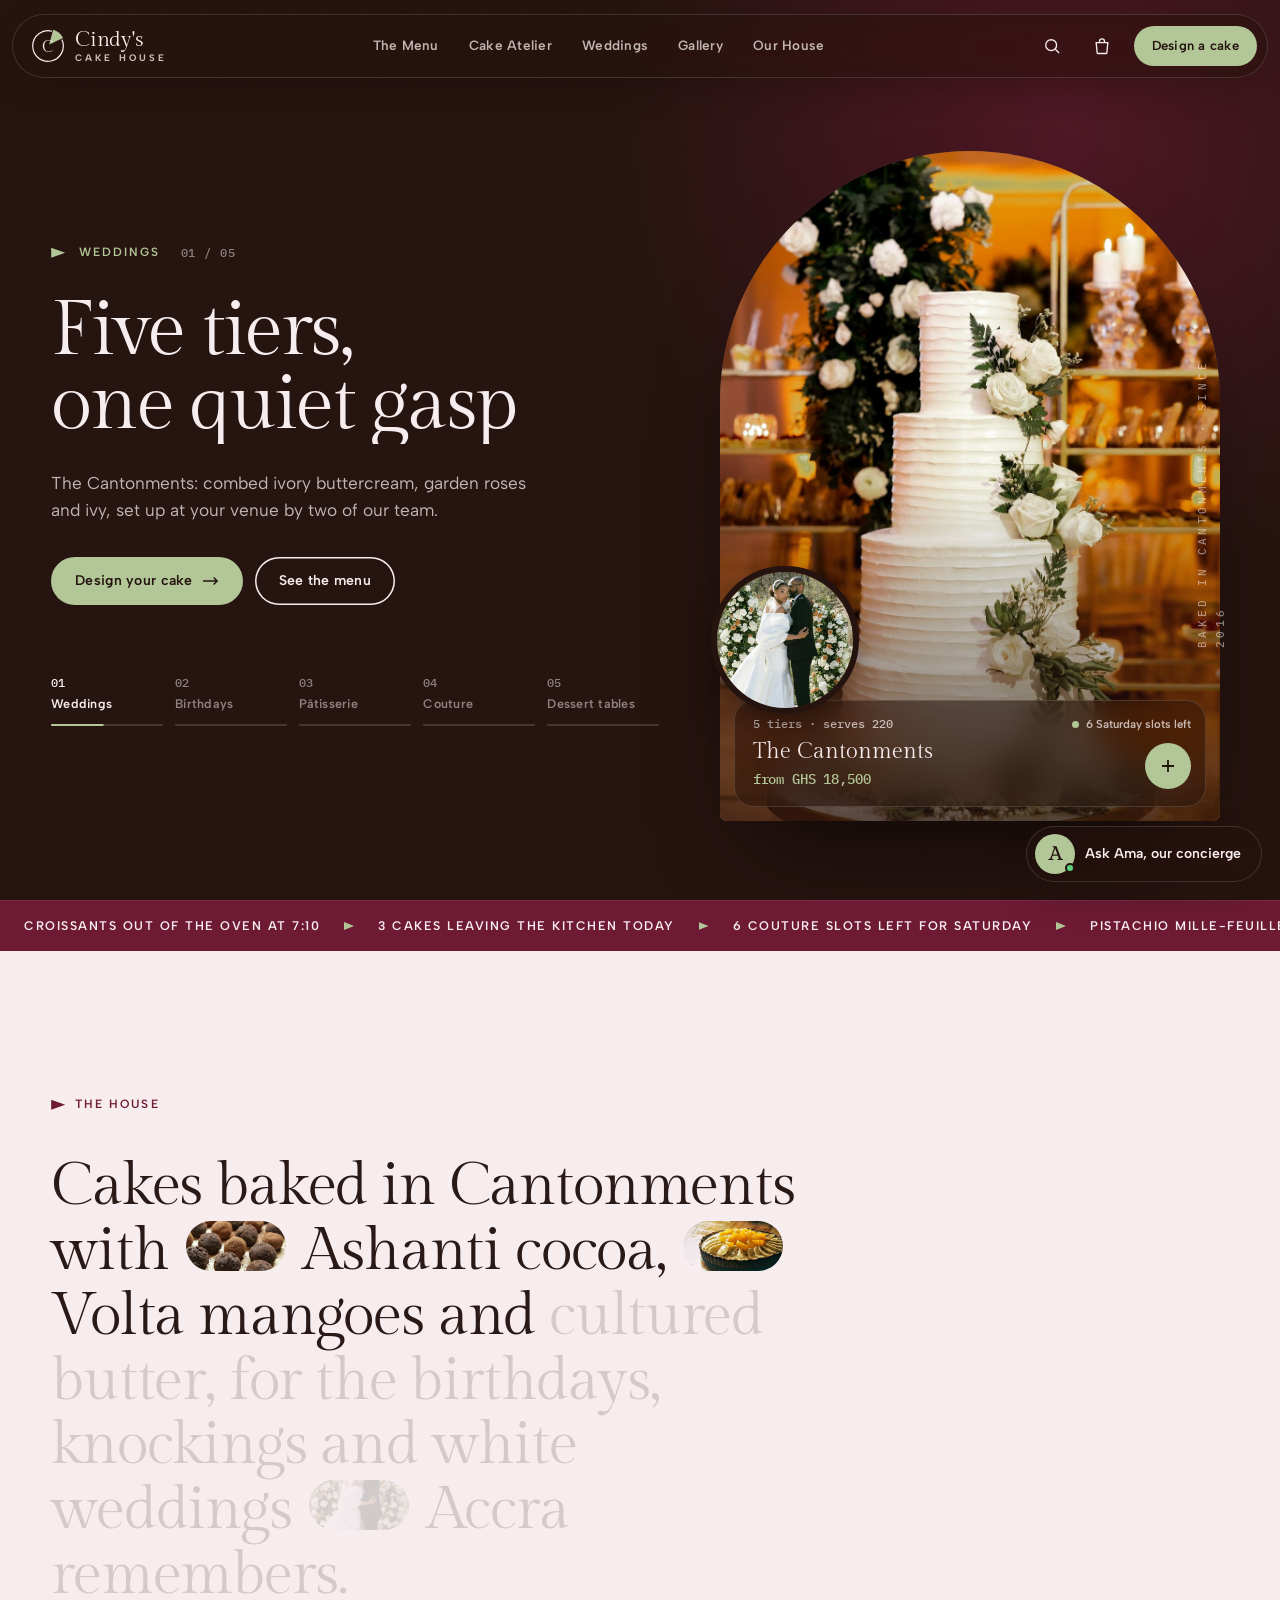
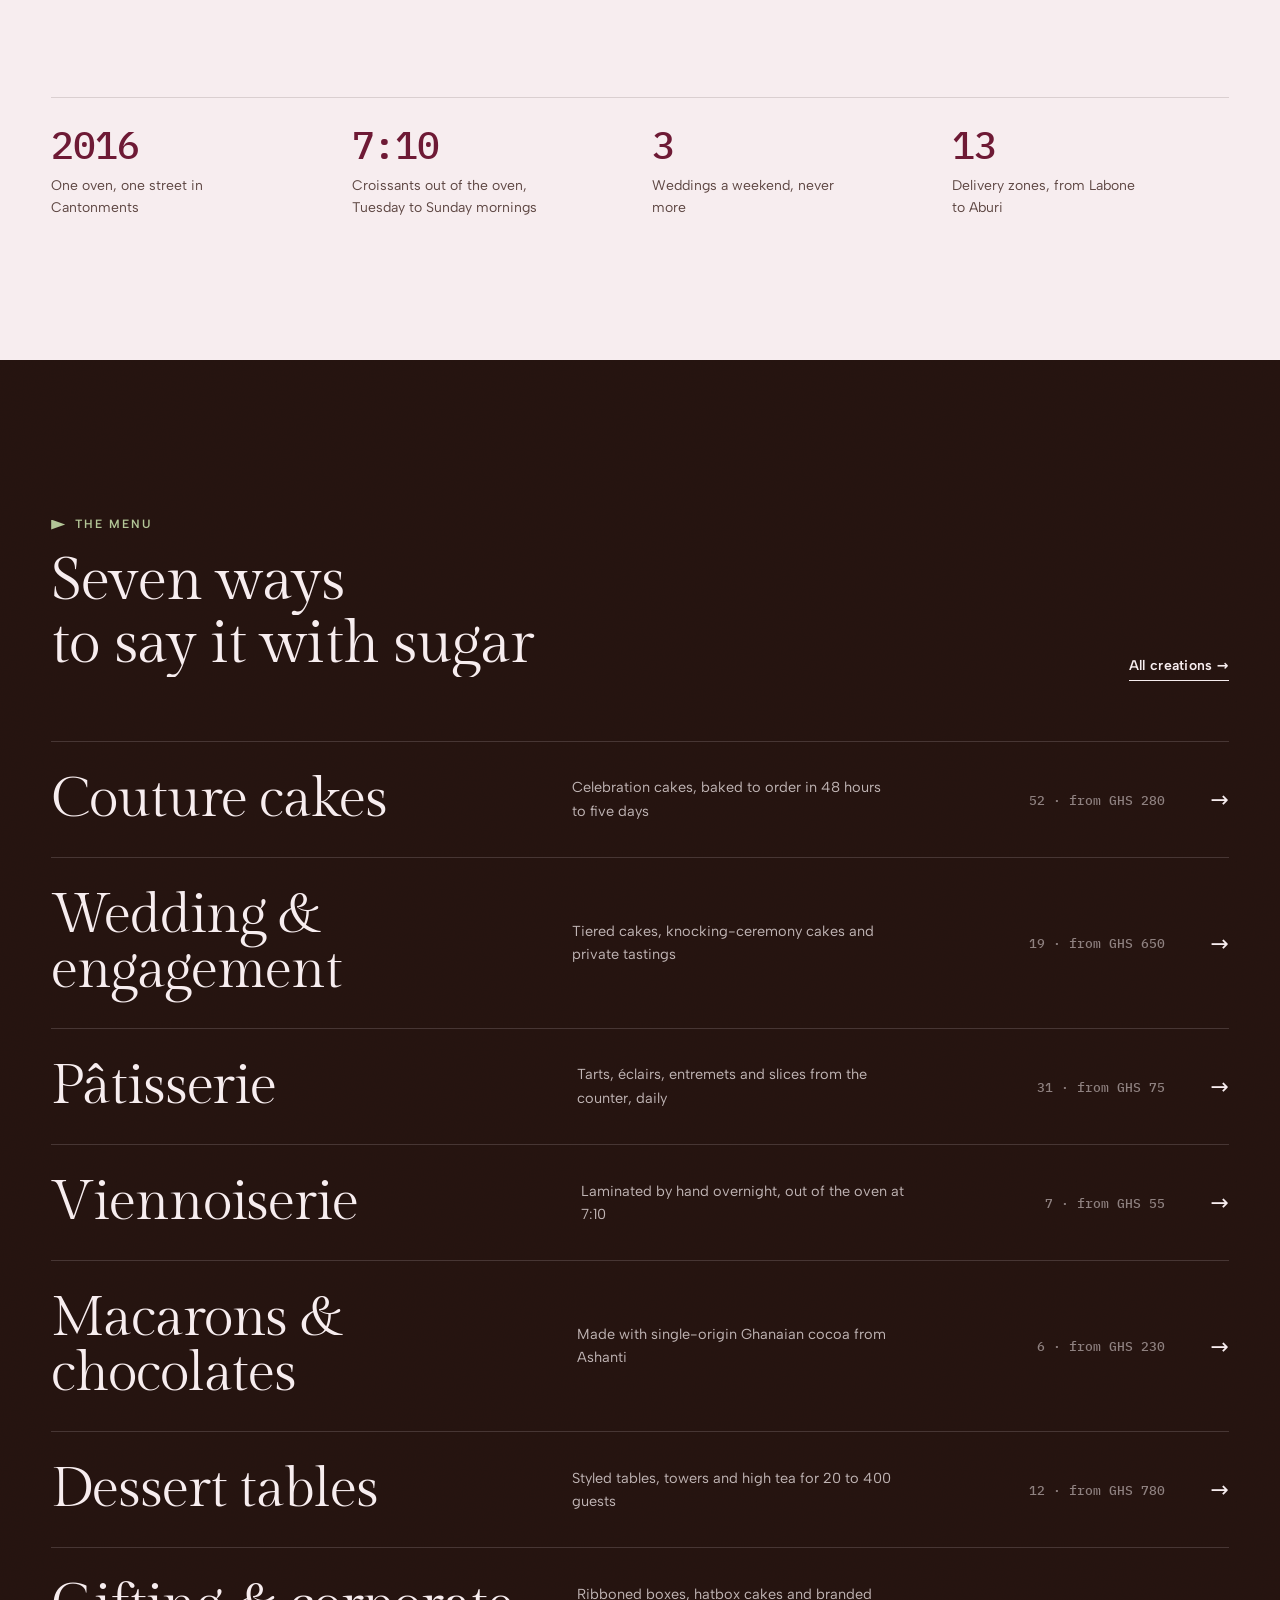
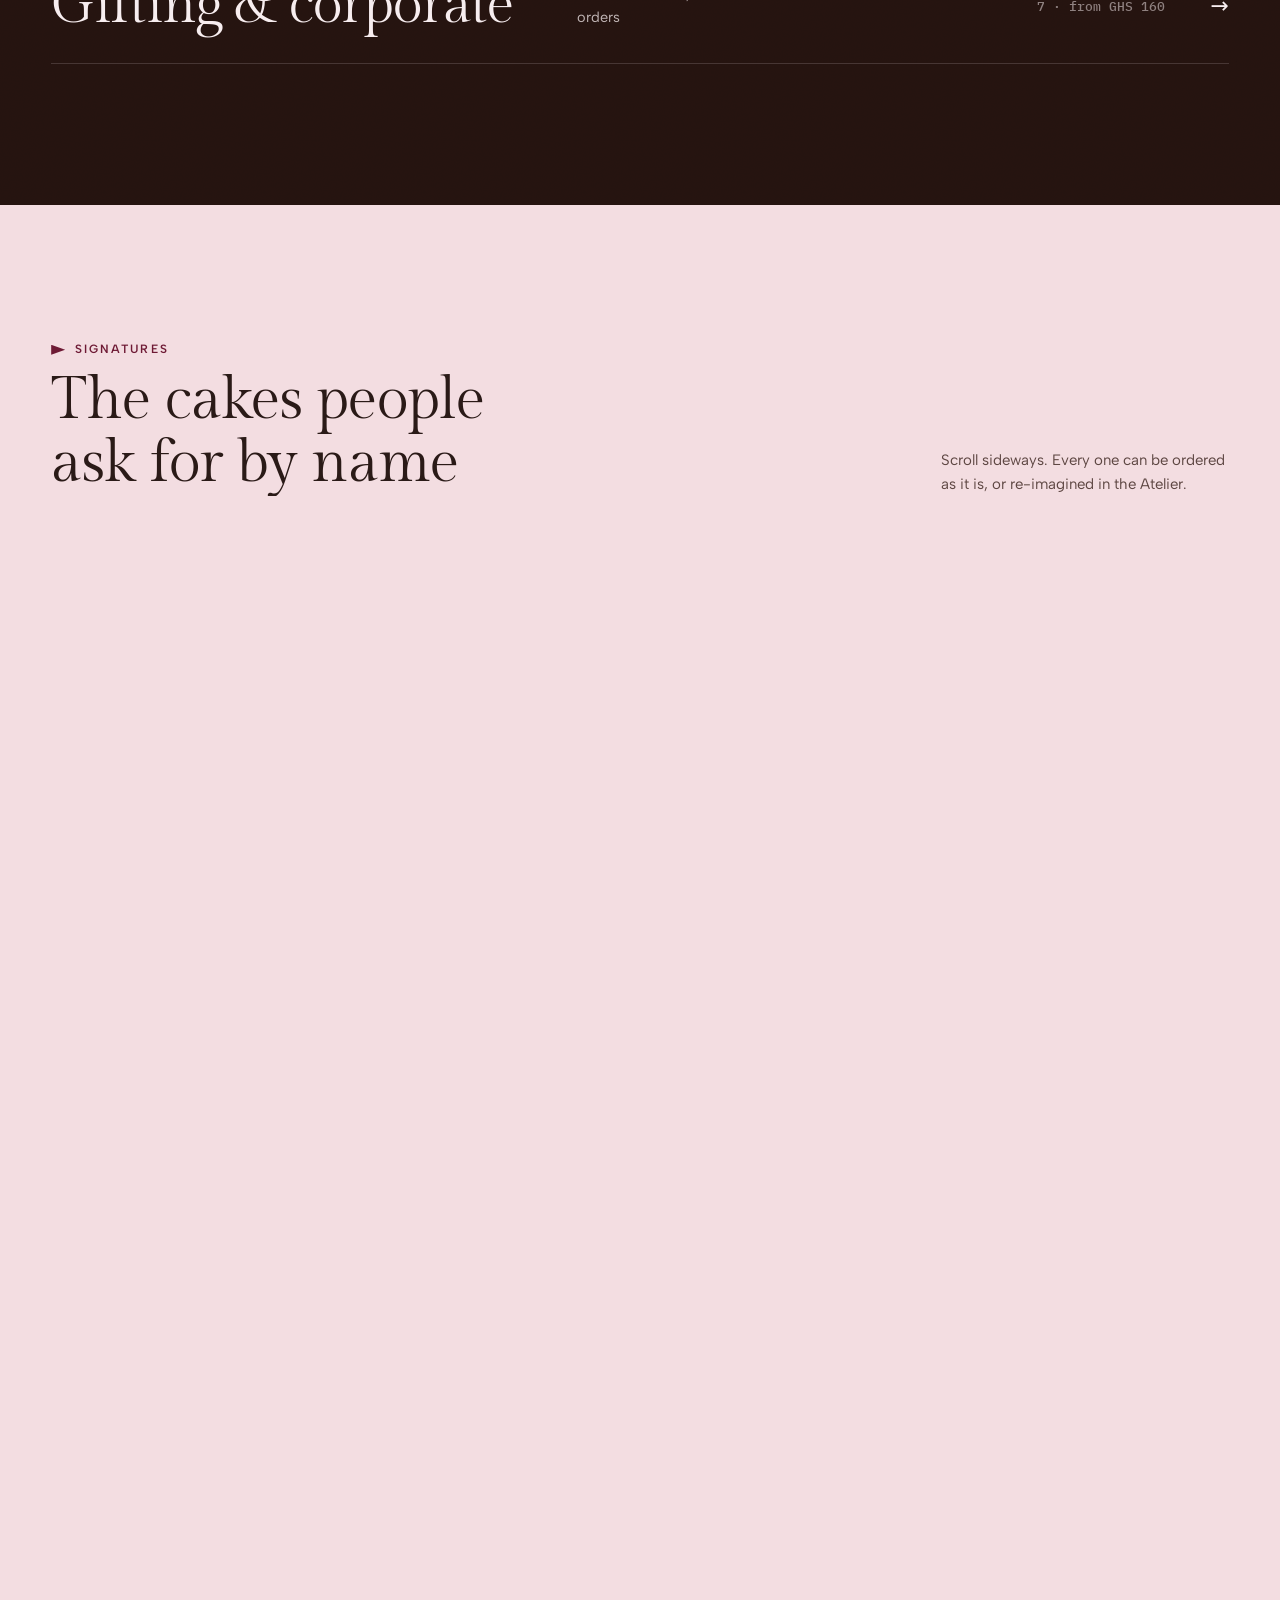
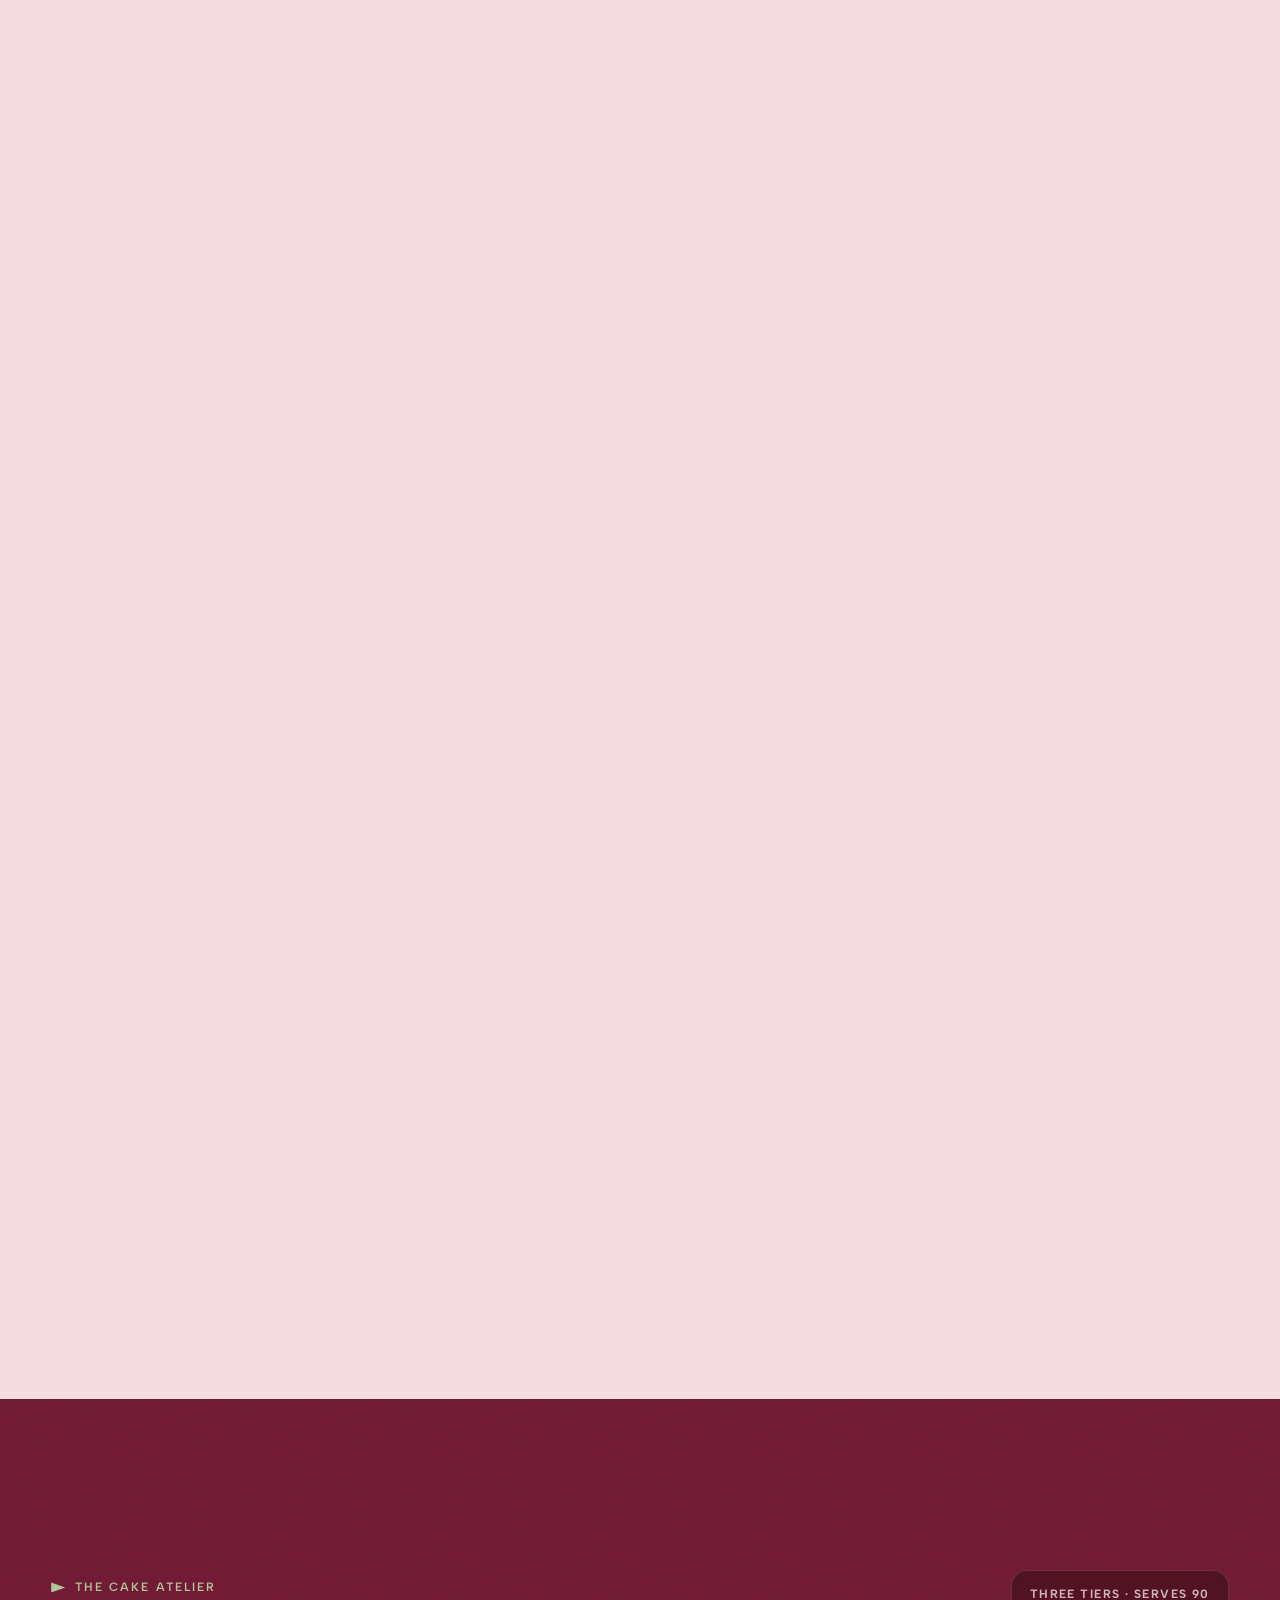
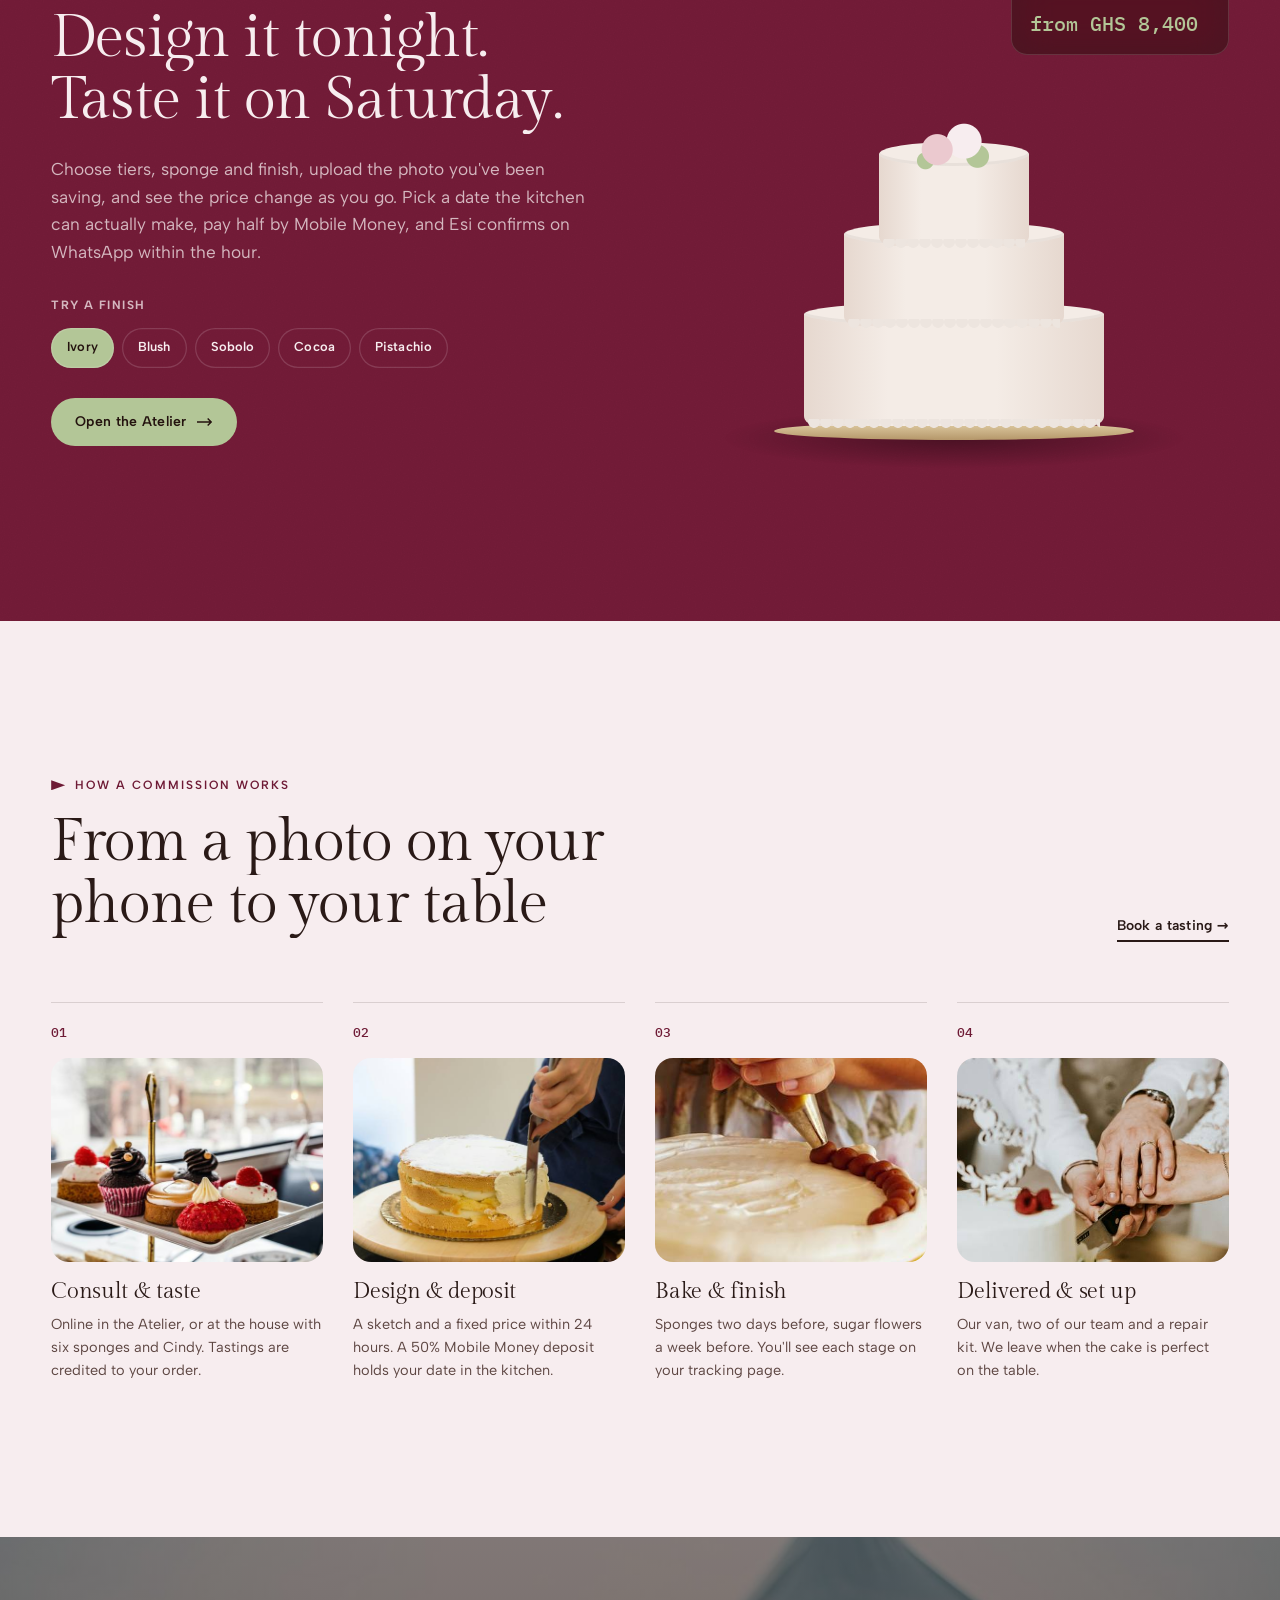
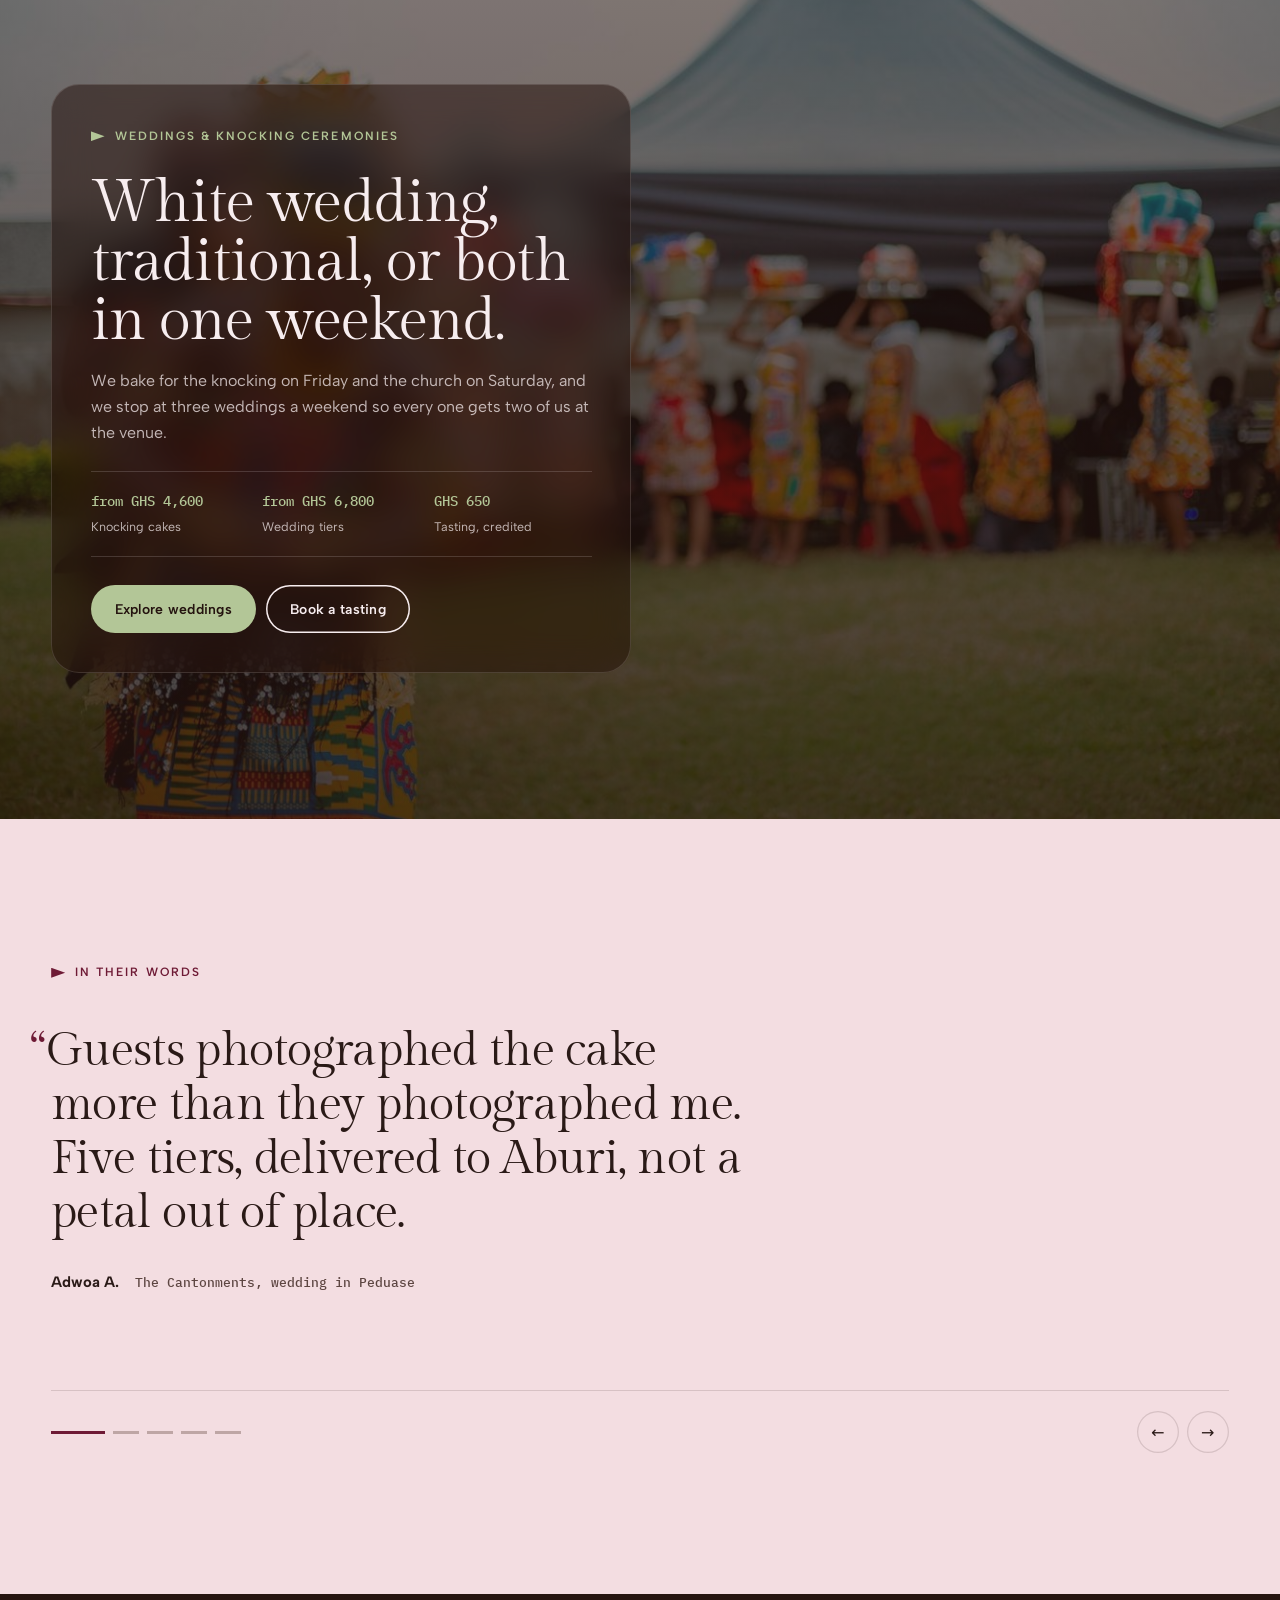
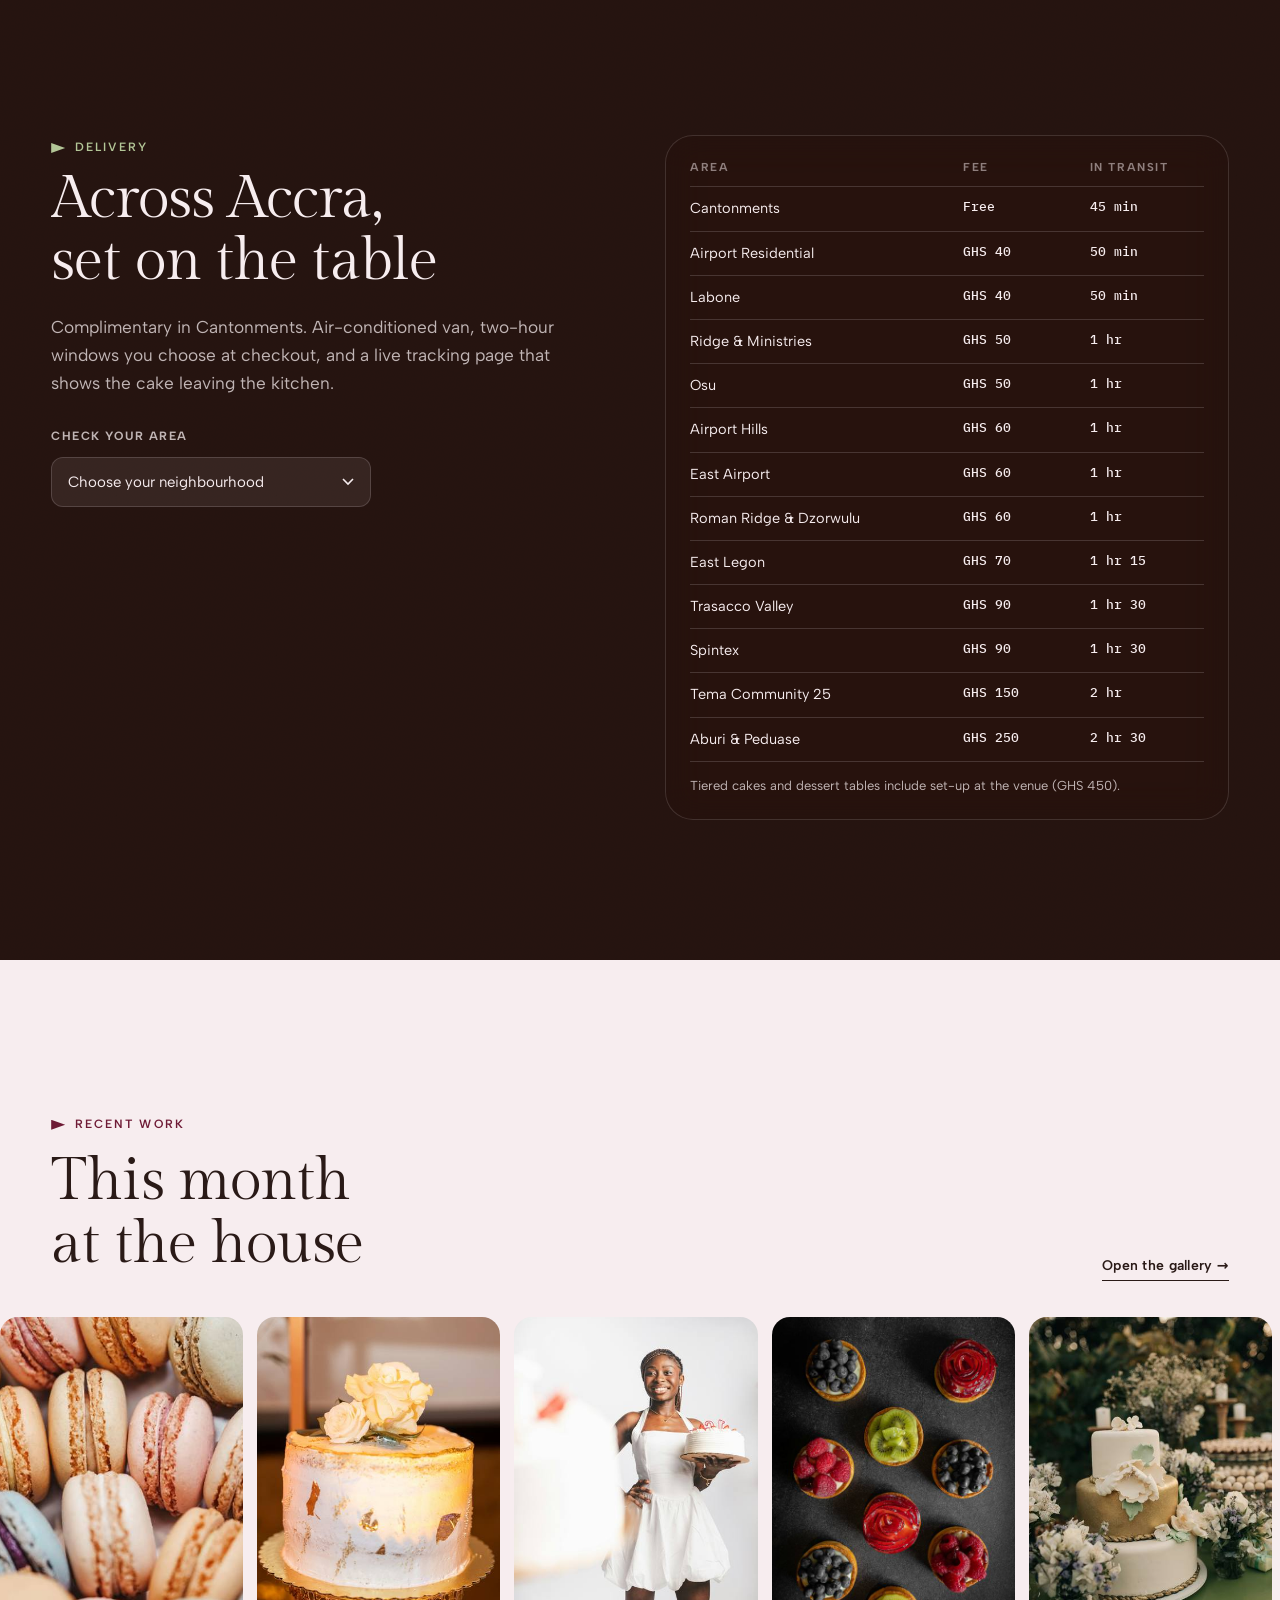
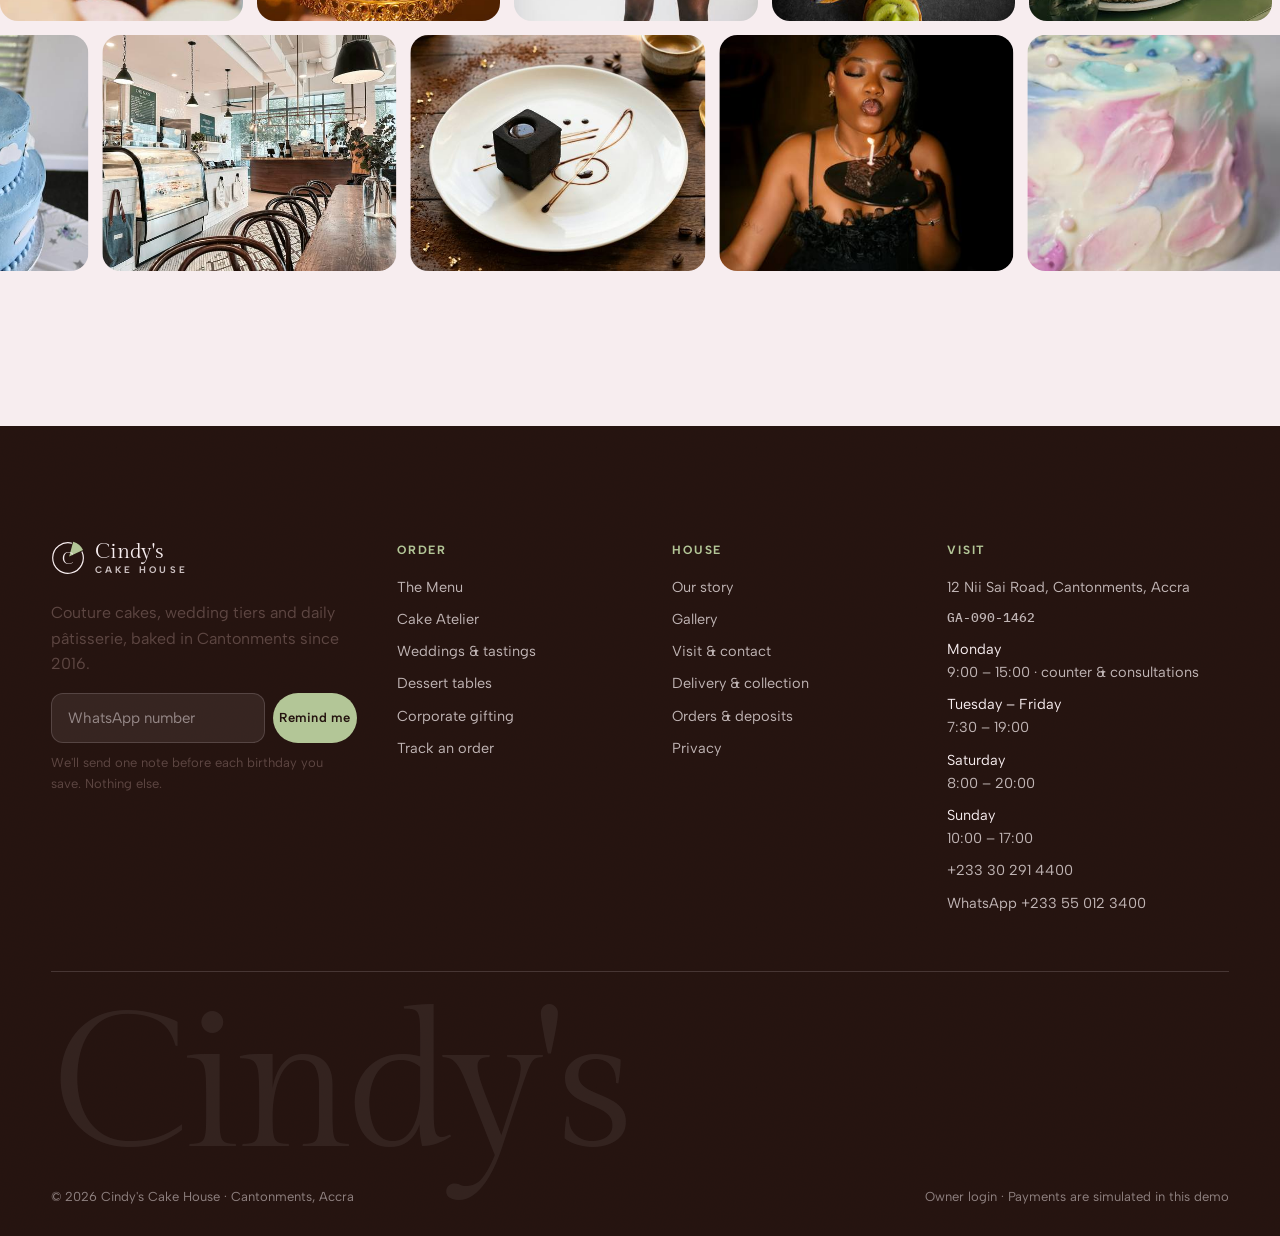
==== index.html @ 2a6e4a59 "Cindy's Cake House: luxury bakery website and studio system (pitch sample) Static site for a fiction" ====
<!doctype html>
<html lang="en-GB">
<head>
  <meta charset="utf-8">
  <meta name="viewport" content="width=device-width, initial-scale=1">
  <title>Cindy's Cake House · Couture cakes & pâtisserie in Cantonments, Accra</title>
  <meta name="description" content="Couture celebration cakes, wedding tiers, dessert tables and daily pâtisserie, baked in Cantonments, Accra. Design your cake online, pay a Mobile Money deposit and track it to your door.">
  <meta name="theme-color" content="#24130f">
  <link rel="icon" href="assets/icons/favicon.svg" type="image/svg+xml">
  <meta property="og:title" content="Cindy's Cake House · Cantonments, Accra">
  <meta property="og:description" content="Couture cakes, wedding tiers and pâtisserie. Design yours online and we'll deliver anywhere in Accra.">
  <meta property="og:image" content="assets/img/full/wed-cantonments.jpg">
  <link rel="preload" href="assets/fonts/gilda-display-400.woff2" as="font" type="font/woff2" crossorigin>
  <link rel="stylesheet" href="assets/css/style.css">
  <link rel="stylesheet" href="assets/css/pages.css">
  <script type="application/ld+json">
  {"@context":"https://schema.org","@type":"Bakery","name":"Cindy's Cake House","image":"assets/img/full/wed-cantonments.jpg","address":{"@type":"PostalAddress","streetAddress":"12 Nii Sai Road","addressLocality":"Cantonments, Accra","addressCountry":"GH"},"telephone":"+233302914400","priceRange":"GHS 55 – GHS 18,500","servesCuisine":"Pâtisserie","openingHours":["Tu-Fr 07:30-19:00","Sa 08:00-20:00","Su 10:00-17:00"],"areaServed":["Cantonments","East Legon","Airport Residential","Airport Hills","Labone","Trasacco Valley"],"acceptsReservations":"True"}
  </script>
</head>
<body data-page="home">
<main id="main">

  <!-- HERO: the cake dome -->
  <section class="hero grain" id="hero" aria-label="Featured creations">
    <div class="hero-grid wrap-wide">
      <div class="hero-copy">
        <p class="eyebrow on-dark hero-eyebrow"><span id="heroEyebrow">Weddings</span><span class="mono hero-no" id="heroNo">01 / 05</span></p>
        <h1 class="h-hero hero-title" id="heroTitle" aria-live="polite"></h1>
        <p class="lede on-dark hero-lede" id="heroLede"></p>
        <div class="hero-ctas">
          <a class="btn btn-pist" href="atelier.html">Design your cake <svg class="arr" viewBox="0 0 18 10" fill="none" stroke="currentColor" stroke-width="1.6"><path d="M0 5h16M12 1l4 4-4 4"/></svg></a>
          <a class="btn btn-ghost on-dark" href="menu.html">See the menu</a>
        </div>
        <ol class="hero-dots" id="heroDots" aria-label="Choose a slide"></ol>
      </div>
      <div class="hero-stage">
        <div class="dome" id="dome">
          <div class="dome-slides" id="domeSlides"></div>
          <div class="dome-card glass" id="domeCard"></div>
        </div>
        <div class="hero-chip" id="heroChip"><img alt="" src="assets/img/thumb/life-night-cake.jpg"></div>
        <p class="hero-side mono" aria-hidden="true">BAKED IN CANTONMENTS · SINCE 2016</p>
      </div>
    </div>
  </section>

  <!-- live ticker -->
  <div class="ticker bg-sobolo" aria-label="Today at the house">
    <div class="ticker-track" id="ticker"></div>
  </div>

  <!-- manifesto -->
  <section class="section bg-meringue manifesto">
    <div class="wrap">
      <p class="eyebrow" data-reveal>The house</p>
      <p class="mani-text" id="mani">Cakes baked in Cantonments with <span class="ichip"><img src="assets/img/thumb/conf-truffles.jpg" alt="Ghana cocoa truffles"></span> Ashanti cocoa, <span class="ichip"><img src="assets/img/thumb/pat-mango-tart.jpg" alt="Mango tart"></span> Volta mangoes and cultured butter, for the birthdays, knockings and white weddings <span class="ichip"><img src="assets/img/thumb/wed-couple-garden.jpg" alt="A couple at their wedding"></span> Accra remembers.</p>
      <div class="mani-facts" data-reveal>
        <div><b class="mono">2016</b><span>One oven, one street in Cantonments</span></div>
        <div><b class="mono">7:10</b><span>Croissants out of the oven, Tuesday to Sunday mornings</span></div>
        <div><b class="mono">3</b><span>Weddings a weekend, never more</span></div>
        <div><b class="mono">13</b><span>Delivery zones, from Labone to Aburi</span></div>
      </div>
    </div>
  </section>

  <!-- collections index -->
  <section class="section bg-cocoa grain collections" id="collections">
    <div class="wrap">
      <div class="sec-head on-dark">
        <div><p class="eyebrow">The menu</p><h2 class="h2" data-split>Seven ways|to say it with sugar</h2></div>
        <a class="link-u" href="menu.html">All creations →</a>
      </div>
      <ol class="coll-list" id="collList"></ol>
    </div>
    <div class="coll-float" id="collFloat" aria-hidden="true"><img alt=""></div>
  </section>

  <!-- signature, horizontal -->
  <section class="sig bg-blush" id="sig">
    <div class="sig-pin">
      <div class="wrap sig-head">
        <div><p class="eyebrow">Signatures</p><h2 class="h2" data-split>The cakes people|ask for by name</h2></div>
        <p class="muted sig-note">Scroll sideways. Every one can be ordered as it is, or re-imagined in the Atelier.</p>
      </div>
      <div class="sig-track" id="sigTrack"></div>
    </div>
  </section>

  <!-- atelier teaser -->
  <section class="section bg-sobolo grain atelier-tease">
    <div class="wrap at-grid">
      <div class="on-dark">
        <p class="eyebrow">The Cake Atelier</p>
        <h2 class="h2" data-split>Design it tonight.|Taste it on Saturday.</h2>
        <p class="lede" data-reveal style="margin-top:22px">Choose tiers, sponge and finish, upload the photo you've been saving, and see the price change as you go. Pick a date the kitchen can actually make, pay half by Mobile Money, and Esi confirms on WhatsApp within the hour.</p>
        <div class="at-chips on-dark" data-reveal>
          <span class="label" style="color:var(--on-dark-2)">Try a finish</span>
          <div class="opt-row" id="teaseFinish">
            <button class="chip is-on" data-c="#f4ece6" data-c2="#e6d8cf">Ivory</button>
            <button class="chip" data-c="#f0c9cf" data-c2="#e0aab3">Blush</button>
            <button class="chip" data-c="#7a2340" data-c2="#5b142c">Sobolo</button>
            <button class="chip" data-c="#5a3427" data-c2="#3f2219">Cocoa</button>
            <button class="chip" data-c="#c5d3ad" data-c2="#a8ba8c">Pistachio</button>
          </div>
        </div>
        <a class="btn btn-pist" href="atelier.html" data-reveal style="margin-top:30px">Open the Atelier <svg class="arr" viewBox="0 0 18 10" fill="none" stroke="currentColor" stroke-width="1.6"><path d="M0 5h16M12 1l4 4-4 4"/></svg></a>
      </div>
      <div class="tease-stage" id="teaseStage" aria-hidden="true">
        <div class="mini-cake" id="miniCake">
          <div class="mc-topper"></div>
          <div class="mc-tier t3"><i></i></div>
          <div class="mc-tier t2"><i></i></div>
          <div class="mc-tier t1"><i></i></div>
          <div class="mc-board"></div>
        </div>
        <div class="tease-price glass"><span class="label" style="color:var(--on-dark-2)">Three tiers · serves 90</span><b class="mono" id="teasePrice">from GHS 8,400</b></div>
      </div>
    </div>
  </section>

  <!-- process -->
  <section class="section bg-meringue process">
    <div class="wrap">
      <div class="sec-head">
        <div><p class="eyebrow">How a commission works</p><h2 class="h2" data-split>From a photo on your|phone to your table</h2></div>
        <a class="link-u" href="weddings.html">Book a tasting →</a>
      </div>
      <ol class="steps">
        <li data-reveal><span class="mono step-n">01</span><img src="assets/img/thumb/evt-tasting.jpg" alt="A tasting plate of petits gâteaux" loading="lazy"><h3 class="h4">Consult & taste</h3><p class="muted">Online in the Atelier, or at the house with six sponges and Cindy. Tastings are credited to your order.</p></li>
        <li data-reveal style="--d:.08s"><span class="mono step-n">02</span><img src="assets/img/thumb/proc-palette-knife.jpg" alt="Smoothing buttercream with a palette knife" loading="lazy"><h3 class="h4">Design & deposit</h3><p class="muted">A sketch and a fixed price within 24 hours. A 50% Mobile Money deposit holds your date in the kitchen.</p></li>
        <li data-reveal style="--d:.16s"><span class="mono step-n">03</span><img src="assets/img/thumb/proc-piping-border.jpg" alt="Piping a chocolate border" loading="lazy"><h3 class="h4">Bake & finish</h3><p class="muted">Sponges two days before, sugar flowers a week before. You'll see each stage on your tracking page.</p></li>
        <li data-reveal style="--d:.24s"><span class="mono step-n">04</span><img src="assets/img/thumb/wed-cutting-hands.jpg" alt="A couple cutting their wedding cake" loading="lazy"><h3 class="h4">Delivered & set up</h3><p class="muted">Our van, two of our team and a repair kit. We leave when the cake is perfect on the table.</p></li>
      </ol>
    </div>
  </section>

  <!-- weddings -->
  <section class="section bg-photo weddings-feature">
    <div class="bg-img" data-parallax><img src="assets/img/full/wed-traditional.jpg" alt="" loading="lazy"></div>
    <div class="wrap wf-grid">
      <div class="wf-card glass" data-reveal>
        <p class="eyebrow">Weddings & knocking ceremonies</p>
        <h2 class="h2" style="margin:16px 0 18px">White wedding, traditional, or both in one weekend.</h2>
        <p class="on-dark" style="color:var(--on-dark-2)">We bake for the knocking on Friday and the church on Saturday, and we stop at three weddings a weekend so every one gets two of us at the venue.</p>
        <div class="wf-stats"><div><b class="mono">from GHS 4,600</b><span>Knocking cakes</span></div><div><b class="mono">from GHS 6,800</b><span>Wedding tiers</span></div><div><b class="mono">GHS 650</b><span>Tasting, credited</span></div></div>
        <div style="display:flex;gap:10px;flex-wrap:wrap"><a class="btn btn-pist" href="weddings.html">Explore weddings</a><button class="btn btn-ghost on-dark" data-qv="evt-tasting">Book a tasting</button></div>
      </div>
      <div class="wf-stack" aria-hidden="true">
        <img class="wf-a" src="assets/img/thumb/wed-candlelight-rose.jpg" alt="" loading="lazy" data-reveal="clip">
        <img class="wf-b" src="assets/img/thumb/wed-couple-tender.jpg" alt="" loading="lazy" data-reveal="clip" style="--d:.15s">
      </div>
    </div>
  </section>

  <!-- reviews -->
  <section class="section bg-blush reviews">
    <div class="wrap">
      <p class="eyebrow">In their words</p>
      <div class="rv-stage" id="rvStage" aria-live="polite"></div>
      <div class="rv-nav"><div class="rv-dots" id="rvDots"></div><div class="rv-arrows"><button class="close-x" id="rvPrev" aria-label="Previous review">←</button><button class="close-x" id="rvNext" aria-label="Next review">→</button></div></div>
    </div>
  </section>

  <!-- delivery -->
  <section class="section bg-cocoa grain delivery" id="delivery">
    <div class="wrap dl-grid">
      <div class="on-dark">
        <p class="eyebrow">Delivery</p>
        <h2 class="h2" data-split>Across Accra,|set on the table</h2>
        <p class="lede" style="margin-top:20px" data-reveal>Complimentary in Cantonments. Air-conditioned van, two-hour windows you choose at checkout, and a live tracking page that shows the cake leaving the kitchen.</p>
        <div class="dl-check" data-reveal>
          <label class="label" for="zoneSel" style="color:var(--on-dark-2)">Check your area</label>
          <div class="dl-row"><select class="select" id="zoneSel"></select><output class="dl-out mono" id="zoneOut"></output></div>
        </div>
      </div>
      <div class="dl-zones glass" data-reveal>
        <div class="dl-zh"><span>Area</span><span>Fee</span><span>In transit</span></div>
        <ul id="zoneList"></ul>
        <p class="muted" style="font-size:13px;margin:14px 0 0">Tiered cakes and dessert tables include set-up at the venue (GHS 450).</p>
      </div>
    </div>
  </section>

  <!-- gallery strip -->
  <section class="section bg-meringue strip">
    <div class="wrap sec-head" style="margin-bottom:40px">
      <div><p class="eyebrow">Recent work</p><h2 class="h2" data-split>This month|at the house</h2></div>
      <a class="link-u" href="gallery.html">Open the gallery →</a>
    </div>
    <div class="strip-row" id="stripA"></div>
    <div class="strip-row rev" id="stripB"></div>
  </section>

  <div data-footer></div>
</main>

<script src="assets/vendor/gsap.min.js"></script>
<script src="assets/vendor/ScrollTrigger.min.js"></script>
<script src="assets/vendor/lenis.min.js"></script>
<script src="assets/js/data.js"></script>
<script src="assets/js/store.js"></script>
<script src="assets/js/site.js"></script>
<script src="assets/js/concierge.js"></script>
<script src="assets/js/home.js"></script>
</body>
</html>
---- assets/css/style.css ----
/* ==========================================================================
   Cindy's Cake House: design system
   Palette: cocoa (Ghana chocolate), sobolo (hibiscus wine), meringue,
   sugar-rose blush, pistachio. Type: Gilda Display / Albert Sans / IBM Plex Mono.
   Signature motif: the slice, a diagonal knife cut used for the intro,
   page transitions, slideshow wipes and the small wedge marks.
   ========================================================================== */
@font-face { font-family: "Gilda Display"; src: url("../fonts/gilda-display-400.woff2") format("woff2"); font-weight: 400; font-display: swap; }
@font-face { font-family: "Albert Sans"; src: url("../fonts/albert-sans-var.woff2") format("woff2"); font-weight: 100 900; font-display: swap; }
@font-face { font-family: "Albert Sans"; src: url("../fonts/albert-sans-var-italic.woff2") format("woff2"); font-weight: 100 900; font-style: italic; font-display: swap; }
@font-face { font-family: "IBM Plex Mono"; src: url("../fonts/ibm-plex-mono-400.woff2") format("woff2"); font-weight: 400; font-display: swap; }
@font-face { font-family: "IBM Plex Mono"; src: url("../fonts/ibm-plex-mono-500.woff2") format("woff2"); font-weight: 500; font-display: swap; }

:root {
  --cocoa: #24130f;
  --cocoa-2: #321b16;
  --cocoa-3: #43271f;
  --sobolo: #6e1a35;
  --sobolo-2: #57122a;
  --sobolo-3: #8a2747;
  --meringue: #f7edef;
  --meringue-2: #efe0e3;
  --blush: #ebc9cf;
  --blush-2: #f3dde1;
  --pistachio: #b3c697;
  --pistachio-2: #8fa572;
  --ink: #2a1a17;
  --ink-2: #5d4642;
  --ink-3: #8a706b;
  --line: rgba(42, 26, 23, 0.14);
  --line-dark: rgba(247, 237, 239, 0.16);
  --on-dark: #f7edef;
  --on-dark-2: rgba(247, 237, 239, 0.74);
  --on-dark-3: rgba(247, 237, 239, 0.5);
  --glass-dark: rgba(36, 19, 15, 0.52);
  --glass-light: rgba(247, 237, 239, 0.62);

  --f-display: "Gilda Display", "Didot", Georgia, serif;
  --f-body: "Albert Sans", "Segoe UI", system-ui, sans-serif;
  --f-mono: "IBM Plex Mono", ui-monospace, Consolas, monospace;

  --ease: cubic-bezier(0.22, 1, 0.36, 1);
  --ease-io: cubic-bezier(0.76, 0, 0.24, 1);
  --r-sm: 12px;
  --r: 18px;
  --r-lg: 28px;
  --gutter: clamp(16px, 4vw, 56px);
  --max: 1320px;
  --nav-h: 72px;
  --grain: url("data:image/svg+xml;utf8,<svg xmlns='http://www.w3.org/2000/svg' width='160' height='160'><filter id='n'><feTurbulence type='fractalNoise' baseFrequency='.85' numOctaves='2' stitchTiles='stitch'/><feColorMatrix values='0 0 0 0 1  0 0 0 0 1  0 0 0 0 1  0 0 0 .07 0'/></filter><rect width='100%' height='100%' filter='url(%23n)'/></svg>");
}

*, *::before, *::after { box-sizing: border-box; }
html { -webkit-text-size-adjust: 100%; scroll-behavior: auto; overflow-x: clip; }
html.lenis, html.lenis body { height: auto; }
.lenis.lenis-smooth { scroll-behavior: auto !important; }
.lenis.lenis-stopped { overflow: hidden; }
body {
  margin: 0;
  font-family: var(--f-body);
  font-size: 16px;
  line-height: 1.6;
  color: var(--ink);
  background: var(--meringue);
  overflow-x: clip;
  -webkit-font-smoothing: antialiased;
  text-rendering: optimizeLegibility;
}
body.is-locked { overflow: hidden; }
img { display: block; max-width: 100%; height: auto; }
a { color: inherit; text-decoration: none; }
button { font: inherit; color: inherit; background: none; border: 0; cursor: pointer; padding: 0; }
input, select, textarea { font: inherit; color: inherit; }
::selection { background: var(--sobolo); color: var(--meringue); }
:focus-visible { outline: 2px solid var(--pistachio-2); outline-offset: 3px; border-radius: 6px; }
[hidden] { display: none !important; }
.sr-only { position: absolute; width: 1px; height: 1px; overflow: hidden; clip: rect(0 0 0 0); white-space: nowrap; }
.skip { position: fixed; left: 12px; top: -60px; z-index: 999; background: var(--pistachio); color: var(--cocoa); padding: 10px 16px; border-radius: 999px; font-weight: 600; }
.skip:focus { top: 12px; }

/* ---------- Type ---------- */
.display, h1, h2, h3, .h1, .h2, .h3 { font-family: var(--f-display); font-weight: 400; margin: 0; letter-spacing: -0.015em; }
.h-hero { font-family: var(--f-display); font-size: clamp(3.1rem, 9.2vw, 9rem); line-height: 0.9; letter-spacing: -0.03em; margin: 0; }
.h1, h1 { font-size: clamp(2.6rem, 6.4vw, 6rem); line-height: 0.96; }
.h2, h2 { font-size: clamp(2.1rem, 4.6vw, 4.1rem); line-height: 1; }
.h3, h3 { font-size: clamp(1.45rem, 2.2vw, 2rem); line-height: 1.12; }
.h4 { font-family: var(--f-display); font-size: 1.35rem; line-height: 1.15; margin: 0; font-weight: 400; }
p { margin: 0 0 1em; }
.lede { font-size: clamp(1.06rem, 1.35vw, 1.26rem); line-height: 1.6; color: var(--ink-2); max-width: 58ch; }
.on-dark .lede, .lede.on-dark { color: var(--on-dark-2); }
.mono { font-family: var(--f-mono); font-weight: 500; letter-spacing: 0; }
.eyebrow {
  display: inline-flex; align-items: center; gap: 10px;
  font-size: 12px; font-weight: 600; letter-spacing: 0.17em; text-transform: uppercase;
  color: var(--sobolo);
}
.eyebrow::before { content: ""; width: 14px; height: 10px; background: currentColor; clip-path: polygon(0 0, 100% 50%, 0 100%); flex: none; }
.on-dark .eyebrow, .eyebrow.on-dark, .glass .eyebrow, .bg-cocoa .eyebrow, .bg-sobolo .eyebrow, .bg-photo .eyebrow { color: var(--pistachio); }
.muted { color: var(--ink-2); }
.on-dark .muted, .glass .muted, .bg-cocoa .muted, .bg-sobolo .muted { color: var(--on-dark-2); }
.glass-light .muted { color: var(--ink-2); }
.price { font-family: var(--f-mono); font-weight: 500; font-size: 0.95rem; letter-spacing: -0.01em; white-space: nowrap; }
.tnum { font-variant-numeric: tabular-nums; }

/* ---------- Layout ---------- */
.wrap { width: 100%; max-width: var(--max); margin: 0 auto; padding: 0 var(--gutter); }
.wrap-wide { width: 100%; max-width: 1560px; margin: 0 auto; padding: 0 var(--gutter); }
.section { position: relative; padding: clamp(80px, 11vw, 160px) 0; }
.section-sm { position: relative; padding: clamp(56px, 7vw, 96px) 0; }
.bg-cocoa { background: var(--cocoa); color: var(--on-dark); }
.bg-cocoa-2 { background: var(--cocoa-2); color: var(--on-dark); }
.bg-sobolo { background: var(--sobolo); color: var(--on-dark); }
.bg-meringue { background: var(--meringue); color: var(--ink); }
.bg-blush { background: var(--blush-2); color: var(--ink); }
.bg-pistachio { background: #dfe7d2; color: var(--ink); }
.bg-cocoa, .bg-cocoa-2, .bg-sobolo { --line: var(--line-dark); }
.grain::after { content: ""; position: absolute; inset: 0; background-image: var(--grain); pointer-events: none; mix-blend-mode: overlay; opacity: 0.9; }
.grain > * { position: relative; z-index: 1; }
.on-dark { color: var(--on-dark); }
.sec-head { display: grid; grid-template-columns: minmax(0, 1fr) auto; align-items: end; gap: 24px 48px; margin-bottom: clamp(36px, 5vw, 64px); }
.sec-head .eyebrow { margin-bottom: 18px; }
.sec-head p { margin: 14px 0 0; }

/* bg photo sections */
.bg-photo { position: relative; color: var(--on-dark); overflow: hidden; }
.bg-photo > .bg-img { position: absolute; inset: -8% 0; z-index: 0; }
.bg-photo > .bg-img img { width: 100%; height: 100%; object-fit: cover; }
.bg-photo > .bg-img::after { content: ""; position: absolute; inset: 0; background: linear-gradient(180deg, rgba(36, 19, 15, 0.55), rgba(36, 19, 15, 0.82)); }
.bg-photo > .wrap, .bg-photo > .wrap-wide { position: relative; z-index: 1; }

/* ---------- Buttons ---------- */
.btn {
  --bg: var(--sobolo); --fg: var(--meringue);
  position: relative; display: inline-flex; align-items: center; justify-content: center; gap: 10px;
  min-height: 48px; padding: 13px 24px; border-radius: 999px;
  background: var(--bg); color: var(--fg);
  font-size: 14px; font-weight: 600; letter-spacing: 0.02em; line-height: 1.1;
  transition: transform 0.5s var(--ease), background 0.3s, color 0.3s, box-shadow 0.4s;
  overflow: hidden; isolation: isolate; white-space: nowrap;
}
.btn::before { content: ""; position: absolute; inset: 0; background: var(--hover, var(--sobolo-3)); transform: translateY(101%); transition: transform 0.5s var(--ease); z-index: -1; border-radius: inherit; }
.btn:hover::before { transform: translateY(0); }
.btn:hover { transform: translateY(-1px); }
.btn:active { transform: translateY(1px) scale(0.99); }
.btn .arr { width: 16px; height: 10px; flex: none; }
.btn-pist { --bg: var(--pistachio); --fg: var(--cocoa); --hover: #c6d6af; }
.btn-light { --bg: var(--meringue); --fg: var(--cocoa); --hover: #fff; }
.btn-ghost { --bg: transparent; --fg: currentColor; --hover: rgba(42, 26, 23, 0.07); box-shadow: inset 0 0 0 1.5px currentColor; }
.on-dark .btn-ghost, .btn-ghost.on-dark { --hover: rgba(247, 237, 239, 0.1); }
.btn-sm { min-height: 40px; padding: 9px 18px; font-size: 13px; }
.btn-block { width: 100%; }
.btn[disabled] { opacity: 0.45; pointer-events: none; }
.link-u { position: relative; font-weight: 600; font-size: 14px; letter-spacing: 0.02em; display: inline-flex; align-items: center; gap: 8px; }
.link-u::after { content: ""; position: absolute; left: 0; right: 0; bottom: -4px; height: 1.5px; background: currentColor; transform-origin: right; transition: transform 0.5s var(--ease); }
.link-u:hover::after { transform: scaleX(0); }
.icon-btn { width: 44px; height: 44px; display: inline-grid; place-items: center; border-radius: 50%; transition: background 0.3s; }
.icon-btn:hover { background: rgba(247, 237, 239, 0.12); }
.chip {
  display: inline-flex; align-items: center; gap: 8px; min-height: 40px; padding: 8px 16px; border-radius: 999px;
  font-size: 13px; font-weight: 600; letter-spacing: 0.01em; box-shadow: inset 0 0 0 1.25px var(--line); transition: background 0.3s, color 0.3s, box-shadow 0.3s; white-space: nowrap;
}
.chip:hover { box-shadow: inset 0 0 0 1.25px currentColor; }
.chip.is-on { background: var(--cocoa); color: var(--meringue); box-shadow: none; }
.on-dark .chip.is-on, .bg-cocoa .chip.is-on, .bg-sobolo .chip.is-on { background: var(--pistachio); color: var(--cocoa); }
.chip .n { font-family: var(--f-mono); font-size: 11px; opacity: 0.7; }

/* ---------- Glass ---------- */
.glass { background: var(--glass-dark); -webkit-backdrop-filter: blur(18px) saturate(1.4); backdrop-filter: blur(18px) saturate(1.4); border: 1px solid rgba(247, 237, 239, 0.14); color: var(--on-dark); }
.glass-light { background: var(--glass-light); -webkit-backdrop-filter: blur(18px) saturate(1.5); backdrop-filter: blur(18px) saturate(1.5); border: 1px solid rgba(255, 255, 255, 0.5); color: var(--ink); }

/* ---------- Navigation ---------- */
.nav {
  position: fixed; top: 14px; left: 50%; z-index: 80; transform: translateX(-50%);
  width: min(calc(100% - 24px), 1400px); height: 64px;
  display: flex; align-items: center; gap: 12px; padding: 0 10px 0 18px; border-radius: 999px;
  background: rgba(36, 19, 15, 0.58); -webkit-backdrop-filter: blur(20px) saturate(1.5); backdrop-filter: blur(20px) saturate(1.5);
  border: 1px solid rgba(247, 237, 239, 0.14); color: var(--on-dark);
  box-shadow: 0 10px 40px -18px rgba(20, 8, 6, 0.6);
  transition: transform 0.6s var(--ease), background 0.4s;
}
.nav.is-hidden { transform: translate(-50%, -120%); }
.brand { display: inline-flex; align-items: center; gap: 10px; flex: none; }
.brand svg { width: 34px; height: 34px; }
.brand-word { display: grid; line-height: 1; }
.brand-word b { font-family: var(--f-display); font-weight: 400; font-size: 1.32rem; letter-spacing: -0.01em; }
.brand-word small { font-size: 9.5px; font-weight: 700; letter-spacing: 0.32em; text-transform: uppercase; opacity: 0.8; margin-top: 3px; }
.nav-links { display: flex; align-items: center; gap: 2px; margin: 0 auto; list-style: none; padding: 0; }
.nav-links a { position: relative; display: block; padding: 10px 14px; border-radius: 999px; font-size: 13.5px; font-weight: 600; letter-spacing: 0.02em; color: var(--on-dark-2); transition: color 0.3s, background 0.3s; }
.nav-links a:hover { color: var(--on-dark); background: rgba(247, 237, 239, 0.07); }
.nav-links a[aria-current="page"] { color: var(--on-dark); }
.nav-links a[aria-current="page"]::after { content: ""; position: absolute; left: 50%; bottom: 3px; width: 5px; height: 5px; margin-left: -2.5px; border-radius: 50%; background: var(--pistachio); }
.nav-actions { display: flex; align-items: center; gap: 6px; flex: none; }
.cart-btn { position: relative; }
.cart-count { position: absolute; top: 4px; right: 2px; min-width: 18px; height: 18px; padding: 0 5px; border-radius: 9px; background: var(--pistachio); color: var(--cocoa); font: 600 10.5px/18px var(--f-mono); text-align: center; transform: scale(0); transition: transform 0.4s var(--ease); }
.cart-count.has { transform: scale(1); }
.cart-count.bump { animation: bump 0.5s var(--ease); }
@keyframes bump { 40% { transform: scale(1.45); } }
.nav-cta { margin-left: 4px; }
.menu-btn { display: none; }
.menu-btn span { display: block; width: 20px; height: 1.6px; background: currentColor; margin: 5px auto; transition: transform 0.4s var(--ease); }

/* mobile menu */
.mnav { position: fixed; inset: 0; z-index: 79; background: var(--sobolo); color: var(--on-dark); padding: 110px var(--gutter) 40px; display: flex; flex-direction: column; clip-path: polygon(0 0, 100% 0, 100% 0, 0 0); transition: clip-path 0.8s var(--ease-io); visibility: hidden; overflow-y: auto; }
.mnav.is-open { clip-path: polygon(0 0, 100% 0, 100% 100%, 0 100%); visibility: visible; }
.mnav ol { list-style: none; margin: 0; padding: 0; counter-reset: m; }
.mnav li a { display: flex; align-items: baseline; justify-content: space-between; gap: 16px; padding: 10px 0; border-bottom: 1px solid var(--line-dark); font-family: var(--f-display); font-size: clamp(2rem, 9vw, 3rem); line-height: 1.1; }
.mnav li a small { font-family: var(--f-body); font-size: 12px; font-weight: 600; letter-spacing: 0.14em; text-transform: uppercase; color: var(--on-dark-3); }
.mnav li a[aria-current="page"] { color: var(--pistachio); }
.mnav-foot { margin-top: auto; padding-top: 28px; display: grid; gap: 14px; font-size: 14px; color: var(--on-dark-2); }

/* ---------- Product card ---------- */
.pgrid { display: grid; grid-template-columns: repeat(4, minmax(0, 1fr)); gap: clamp(18px, 2.2vw, 32px) clamp(14px, 1.8vw, 26px); }
.pcard { position: relative; display: flex; flex-direction: column; min-width: 0; }
.pcard-fig { position: relative; }
.pcard-media { position: relative; aspect-ratio: 4 / 5; border-radius: var(--r); overflow: hidden; background: var(--meringue-2); }
.pcard-media img { width: 100%; height: 100%; object-fit: cover; transition: transform 1.1s var(--ease), filter 0.6s; }
.pcard:hover .pcard-media img { transform: scale(1.06); }
.pcard-badge { position: absolute; top: 12px; left: 12px; padding: 6px 11px; border-radius: 999px; font-size: 11px; font-weight: 700; letter-spacing: 0.08em; text-transform: uppercase; }
/* cards use tinted pills, not backdrop blur: 100+ blurred layers would make scrolling stutter */
.pcard .glass { -webkit-backdrop-filter: none; backdrop-filter: none; background: rgba(36, 19, 15, 0.66); border-color: rgba(247, 237, 239, 0.18); }
.pcard-add { position: absolute; right: 12px; bottom: 12px; display: inline-flex; align-items: center; gap: 8px; height: 44px; padding: 0 16px 0 14px; border-radius: 999px; font-size: 13px; font-weight: 600; transform: translateY(6px); opacity: 0.94; transition: transform 0.5s var(--ease), background 0.3s, opacity 0.3s; }
.pcard-add svg { width: 14px; height: 14px; }
.pcard:hover .pcard-add, .pcard-add:focus-visible { transform: translateY(0); opacity: 1; }
.pcard-add:hover { background: var(--pistachio); color: var(--cocoa); }
.pcard-body { padding: 14px 2px 0; display: grid; grid-template-columns: minmax(0, 1fr); gap: 4px; }
.pcard-title { display: flex; justify-content: space-between; align-items: baseline; gap: 12px; }
.pcard-title h3 { font-size: 1.3rem; line-height: 1.15; }
.pcard-line { font-size: 14px; line-height: 1.45; color: var(--ink-2); margin: 0; display: -webkit-box; -webkit-line-clamp: 2; -webkit-box-orient: vertical; overflow: hidden; }
.pcard-meta { display: flex; flex-wrap: wrap; gap: 4px 12px; font-size: 12.5px; color: var(--ink-3); font-weight: 500; }
.pcard-meta .lead::before { content: "·"; margin-right: 12px; }
.on-dark .pcard-line, .bg-cocoa .pcard-line, .bg-sobolo .pcard-line { color: var(--on-dark-2); }
.on-dark .pcard-meta, .bg-cocoa .pcard-meta, .bg-sobolo .pcard-meta { color: var(--on-dark-3); }
.bg-cocoa .pcard-media, .bg-sobolo .pcard-media { background: var(--cocoa-3); }
.pcard.is-wide { grid-column: span 2; }
.pcard.is-wide .pcard-media { aspect-ratio: 8 / 5; }

/* ---------- Image chips used inline in copy ---------- */
.ichip { display: inline-block; width: 1.9em; height: 0.92em; border-radius: 999px; overflow: hidden; vertical-align: -0.04em; margin: 0 0.06em; }
.ichip img { width: 100%; height: 100%; object-fit: cover; }

/* ---------- Forms ---------- */
.field { display: grid; gap: 7px; }
.field > span, .label { font-size: 12px; font-weight: 700; letter-spacing: 0.12em; text-transform: uppercase; color: var(--ink-2); }
.on-dark .field > span, .bg-cocoa .field > span { color: var(--on-dark-2); }
.input, .select, .textarea {
  width: 100%; min-height: 50px; padding: 12px 16px; border-radius: var(--r-sm); background: #fff; border: 1.25px solid var(--line); color: var(--ink); font-size: 15px;
  transition: border-color 0.3s, box-shadow 0.3s;
}
.textarea { min-height: 110px; resize: vertical; line-height: 1.5; }
.select { appearance: none; background-image: url("data:image/svg+xml;utf8,<svg xmlns='http://www.w3.org/2000/svg' width='12' height='8'><path d='M1 1l5 5 5-5' fill='none' stroke='%232a1a17' stroke-width='1.6'/></svg>"); background-repeat: no-repeat; background-position: right 16px center; padding-right: 40px; }
.input:focus, .select:focus, .textarea:focus { outline: none; border-color: var(--sobolo); box-shadow: 0 0 0 4px rgba(110, 26, 53, 0.12); }
.input.is-bad, .select.is-bad { border-color: #b3261e; box-shadow: 0 0 0 4px rgba(179, 38, 30, 0.1); }
.err { font-size: 13px; color: #b3261e; font-weight: 500; }
.form-grid { display: grid; grid-template-columns: repeat(2, minmax(0, 1fr)); gap: 16px; }
.form-grid .span-2 { grid-column: span 2; }
.choice { position: relative; display: flex; gap: 12px; align-items: flex-start; padding: 16px; border-radius: var(--r-sm); border: 1.25px solid var(--line); background: #fff; cursor: pointer; transition: border-color 0.3s, box-shadow 0.3s, background 0.3s; }
.choice input { position: absolute; opacity: 0; pointer-events: none; }
.choice .dot { flex: none; width: 20px; height: 20px; border-radius: 50%; border: 1.5px solid var(--ink-3); margin-top: 2px; display: grid; place-items: center; transition: border-color 0.3s; }
.choice .dot::after { content: ""; width: 10px; height: 10px; border-radius: 50%; background: var(--sobolo); transform: scale(0); transition: transform 0.35s var(--ease); }
.choice:has(input:checked) { border-color: var(--sobolo); box-shadow: 0 0 0 3px rgba(110, 26, 53, 0.1); }
.choice:has(input:checked) .dot { border-color: var(--sobolo); }
.choice:has(input:checked) .dot::after { transform: scale(1); }
.choice:has(input:focus-visible) { outline: 2px solid var(--pistachio-2); outline-offset: 2px; }
.choice b { display: block; font-size: 15px; }
.choice small { display: block; color: var(--ink-2); font-size: 13px; line-height: 1.45; }
.choice .end { margin-left: auto; text-align: right; }

/* ---------- Drawer (cart + quick view) ---------- */
.scrim { position: fixed; inset: 0; z-index: 90; background: rgba(36, 19, 15, 0.42); -webkit-backdrop-filter: blur(6px); backdrop-filter: blur(6px); opacity: 0; visibility: hidden; transition: opacity 0.5s, visibility 0.5s; }
.scrim.is-open { opacity: 1; visibility: visible; }
.drawer {
  position: fixed; top: 10px; right: 10px; bottom: 10px; z-index: 91; width: min(460px, calc(100% - 20px));
  display: flex; flex-direction: column; border-radius: var(--r-lg); overflow: hidden;
  background: rgba(247, 237, 239, 0.86); -webkit-backdrop-filter: blur(24px) saturate(1.4); backdrop-filter: blur(24px) saturate(1.4);
  border: 1px solid rgba(255, 255, 255, 0.6); box-shadow: 0 30px 80px -30px rgba(36, 19, 15, 0.55);
  transform: translateX(calc(100% + 30px)); transition: transform 0.75s var(--ease); visibility: hidden;
}
.drawer.is-open { transform: none; visibility: visible; }
.drawer-head { display: flex; align-items: center; justify-content: space-between; padding: 20px 22px; border-bottom: 1px solid var(--line); }
.drawer-head h2 { font-size: 1.7rem; }
.drawer-body { flex: 1; overflow-y: auto; padding: 8px 22px 22px; overscroll-behavior: contain; }
.drawer-foot { padding: 18px 22px 22px; border-top: 1px solid var(--line); display: grid; gap: 12px; background: rgba(255, 255, 255, 0.4); }
.close-x { width: 42px; height: 42px; border-radius: 50%; display: grid; place-items: center; box-shadow: inset 0 0 0 1.25px var(--line); transition: background 0.3s, transform 0.5s var(--ease); }
.close-x:hover { background: var(--cocoa); color: var(--meringue); transform: rotate(90deg); }
.line-item { display: grid; grid-template-columns: 72px minmax(0, 1fr) auto; gap: 14px; padding: 16px 0; border-bottom: 1px solid var(--line); align-items: start; }
.line-item img { width: 72px; height: 88px; object-fit: cover; border-radius: 10px; }
.line-item h4 { font-family: var(--f-display); font-weight: 400; font-size: 1.12rem; margin: 0 0 3px; line-height: 1.15; }
.line-item .opts { font-size: 12.5px; color: var(--ink-2); line-height: 1.45; }
.qty { display: inline-flex; align-items: center; gap: 2px; margin-top: 8px; border-radius: 999px; box-shadow: inset 0 0 0 1.25px var(--line); }
.qty button { width: 32px; height: 32px; border-radius: 50%; font-size: 16px; }
.qty button:hover { background: rgba(42, 26, 23, 0.07); }
.qty span { min-width: 22px; text-align: center; font: 500 13px var(--f-mono); }
.rm { font-size: 12px; color: var(--ink-3); text-decoration: underline; text-underline-offset: 3px; margin-top: 6px; display: inline-block; }
.sum-row { display: flex; justify-content: space-between; gap: 12px; font-size: 14px; }
.sum-row.total { font-size: 17px; font-weight: 700; padding-top: 8px; border-top: 1px solid var(--line); }
.empty { text-align: center; padding: 48px 12px; color: var(--ink-2); }
.empty svg { width: 64px; margin: 0 auto 16px; opacity: 0.6; }

/* quick view */
.qv-media { aspect-ratio: 5 / 4; border-radius: var(--r); overflow: hidden; margin: 14px 0 18px; }
.qv-media img { width: 100%; height: 100%; object-fit: cover; }
.opt-group { margin: 18px 0; }
.opt-group > .label { display: block; margin-bottom: 10px; }
.opt-row { display: flex; flex-wrap: wrap; gap: 8px; }
.drawer .opt-row .chip { background: #fff; }
.drawer .opt-row .chip.is-on { background: var(--cocoa); color: var(--meringue); }

/* ---------- Toast ---------- */
.toasts { position: fixed; left: 50%; bottom: 22px; z-index: 120; transform: translateX(-50%); display: grid; gap: 8px; width: min(440px, calc(100% - 24px)); pointer-events: none; }
.toast { display: flex; align-items: center; gap: 14px; padding: 12px 12px 12px 14px; border-radius: 16px; pointer-events: auto; animation: toastIn 0.6s var(--ease) both; }
.toast img { width: 44px; height: 44px; border-radius: 10px; object-fit: cover; }
.toast b { display: block; font-size: 14px; }
.toast small { font-size: 12.5px; color: var(--on-dark-2); }
.toast .btn { margin-left: auto; }
.toast.out { animation: toastOut 0.45s var(--ease) both; }
@keyframes toastIn { from { opacity: 0; transform: translateY(20px) scale(0.97); } }
@keyframes toastOut { to { opacity: 0; transform: translateY(12px); } }

/* ---------- Intro (once per visit) ---------- */
.intro { position: fixed; inset: 0; z-index: 200; pointer-events: none; }
.intro-half { position: absolute; inset: 0; background: var(--cocoa); }
.intro-half::after { content: ""; position: absolute; inset: 0; background-image: var(--grain); mix-blend-mode: overlay; }
.intro-half.a { clip-path: polygon(0 0, 100% 0, 100% 38%, 0 62%); }
.intro-half.b { clip-path: polygon(0 62%, 100% 38%, 100% 100%, 0 100%); }
.intro-knife { position: absolute; left: -5%; top: 50%; width: 110%; height: 1.5px; background: var(--pistachio); transform-origin: left center; transform: rotate(-13.5deg) scaleX(0); z-index: 3; }
.intro-word { position: absolute; inset: 0; z-index: 2; display: grid; place-items: center; color: var(--on-dark); text-align: center; }
.intro-word .w { font-family: var(--f-display); font-size: clamp(3.4rem, 13vw, 11rem); line-height: 1; letter-spacing: -0.03em; display: flex; overflow: hidden; padding: 0.08em 0.04em; }
.intro-word .w span { display: inline-block; transform: translateY(110%); }
.intro-word small { display: block; margin-top: 14px; font-size: 12px; font-weight: 600; letter-spacing: 0.42em; text-transform: uppercase; color: var(--pistachio); opacity: 0; }
.intro-count { position: absolute; right: var(--gutter); bottom: 28px; z-index: 3; font: 500 12px var(--f-mono); color: var(--on-dark-3); letter-spacing: 0.08em; }

/* ---------- Page curtain ---------- */
.curtain { position: fixed; inset: 0; z-index: 190; pointer-events: none; background: var(--sobolo); clip-path: polygon(0 100%, 100% 100%, 100% 100%, 0 100%); display: grid; place-items: center; color: var(--on-dark); }
.curtain .cmark { width: 64px; height: 64px; opacity: 0; }
.curtain.is-cover { pointer-events: auto; }

/* ---------- Reveal ---------- */
[data-reveal] { opacity: 0; transform: translateY(28px); transition: opacity 1s var(--ease), transform 1.1s var(--ease); transition-delay: var(--d, 0s); }
[data-reveal].is-in { opacity: 1; transform: none; }
[data-reveal="clip"] { opacity: 1; transform: none; clip-path: inset(0 0 100% 0 round var(--r)); transition: clip-path 1.3s var(--ease-io); }
[data-reveal="clip"].is-in { clip-path: inset(0 0 0 0 round var(--r)); }
.split-line { display: block; overflow: hidden; padding-bottom: 0.06em; }
.split-line > span { display: block; transform: translateY(105%); transition: transform 1.15s var(--ease); transition-delay: var(--d, 0s); }
.is-in .split-line > span, .split-line.is-in > span { transform: none; }

/* ---------- Page hero (inner pages) ---------- */
.phero { position: relative; min-height: clamp(520px, 78vh, 820px); display: flex; align-items: flex-end; padding: 150px 0 clamp(48px, 6vw, 80px); color: var(--on-dark); overflow: hidden; background: var(--cocoa); }
.phero-bg { position: absolute; inset: 0; }
.phero-bg img { width: 100%; height: 115%; object-fit: cover; }
.phero-bg::after { content: ""; position: absolute; inset: 0; background: linear-gradient(90deg, rgba(36, 19, 15, 0.62), rgba(36, 19, 15, 0) 65%), linear-gradient(180deg, rgba(36, 19, 15, 0.4) 0%, rgba(36, 19, 15, 0.3) 35%, rgba(36, 19, 15, 0.88) 100%); }
.phero .wrap { position: relative; z-index: 1; }
.phero h1 { max-width: 14ch; }
.phero .lede { color: var(--on-dark-2); margin-top: 22px; }
.crumbs { display: flex; gap: 10px; font-size: 12px; font-weight: 600; letter-spacing: 0.14em; text-transform: uppercase; color: var(--on-dark-3); margin-bottom: 22px; }
.crumbs a:hover { color: var(--on-dark); }
.phero-row { display: flex; justify-content: space-between; align-items: flex-end; gap: 32px; flex-wrap: wrap; }
.phero-card { width: min(360px, 100%); border-radius: var(--r); padding: 18px 20px; }
.phero-card .mono { font-size: 12px; color: var(--pistachio); }

/* ---------- Footer ---------- */
.foot { position: relative; background: var(--cocoa); color: var(--on-dark); padding: clamp(72px, 9vw, 120px) 0 28px; overflow: hidden; }
.foot-top { display: grid; grid-template-columns: 1.3fr 1fr 1fr 1.2fr; gap: 40px; padding-bottom: 56px; border-bottom: 1px solid var(--line-dark); }
.foot h4 { font-family: var(--f-body); font-size: 12px; font-weight: 700; letter-spacing: 0.16em; text-transform: uppercase; color: var(--pistachio); margin: 0 0 16px; }
.foot ul { list-style: none; margin: 0; padding: 0; display: grid; gap: 9px; font-size: 14.5px; color: var(--on-dark-2); }
.foot ul a:hover { color: var(--on-dark); }
.foot-big { font-family: var(--f-display); font-size: clamp(3.6rem, 15vw, 15rem); line-height: 0.8; letter-spacing: -0.04em; color: rgba(247, 237, 239, 0.07); margin: 40px 0 0; white-space: nowrap; user-select: none; }
.foot-bottom { display: flex; flex-wrap: wrap; justify-content: space-between; gap: 12px; padding-top: 22px; font-size: 13px; color: var(--on-dark-3); }
.remind { display: flex; gap: 8px; margin-top: 14px; }
.remind .input { background: rgba(247, 237, 239, 0.08); border-color: var(--line-dark); color: var(--on-dark); min-height: 46px; }
.remind .input::placeholder { color: var(--on-dark-3); }
.remind .input:focus { border-color: var(--pistachio); box-shadow: 0 0 0 4px rgba(179, 198, 151, 0.18); }

/* ---------- Concierge ---------- */
.cc-fab { position: fixed; right: 18px; bottom: 18px; z-index: 85; display: inline-flex; align-items: center; gap: 10px; height: 56px; padding: 0 20px 0 8px; border-radius: 999px; font-size: 14px; font-weight: 600; box-shadow: 0 16px 40px -16px rgba(36, 19, 15, 0.7); transition: transform 0.5s var(--ease); }
.cc-fab:hover { transform: translateY(-2px); }
.cc-ava { width: 40px; height: 40px; border-radius: 50%; display: grid; place-items: center; background: var(--pistachio); color: var(--cocoa); font-family: var(--f-display); font-size: 1.2rem; position: relative; }
.cc-ava::after { content: ""; position: absolute; right: 0; bottom: 1px; width: 10px; height: 10px; border-radius: 50%; background: #5bd17d; border: 2px solid var(--cocoa); }
.cc-panel { position: fixed; right: 18px; bottom: 86px; z-index: 86; width: min(400px, calc(100% - 24px)); height: min(620px, calc(100dvh - 120px)); display: flex; flex-direction: column; border-radius: var(--r-lg); overflow: hidden; transform-origin: bottom right; transform: scale(0.92) translateY(14px); opacity: 0; visibility: hidden; transition: transform 0.55s var(--ease), opacity 0.4s, visibility 0.4s; background: rgba(36, 19, 15, 0.82); -webkit-backdrop-filter: blur(26px) saturate(1.4); backdrop-filter: blur(26px) saturate(1.4); border: 1px solid rgba(247, 237, 239, 0.14); color: var(--on-dark); box-shadow: 0 40px 90px -30px rgba(20, 8, 6, 0.8); }
.cc-panel.is-open { transform: none; opacity: 1; visibility: visible; }
.cc-head { display: flex; align-items: center; gap: 12px; padding: 16px 16px 14px; border-bottom: 1px solid var(--line-dark); }
.cc-head b { display: block; font-family: var(--f-display); font-weight: 400; font-size: 1.2rem; }
.cc-head small { font-size: 12px; color: var(--on-dark-3); }
.cc-head .close-x { margin-left: auto; box-shadow: inset 0 0 0 1.25px var(--line-dark); width: 38px; height: 38px; }
.cc-log { flex: 1; overflow-y: auto; padding: 16px; display: flex; flex-direction: column; gap: 10px; overscroll-behavior: contain; }
.msg { max-width: 88%; padding: 11px 14px; border-radius: 16px; font-size: 14px; line-height: 1.5; animation: toastIn 0.45s var(--ease) both; }
.msg.bot { background: rgba(247, 237, 239, 0.09); border-top-left-radius: 4px; }
.msg.me { align-self: flex-end; background: var(--pistachio); color: var(--cocoa); border-top-right-radius: 4px; }
.msg p { margin: 0 0 6px; }
.msg p:last-child { margin: 0; }
.msg .mini { display: grid; grid-template-columns: 52px 1fr auto; gap: 10px; align-items: center; margin-top: 8px; padding: 8px; border-radius: 12px; background: rgba(247, 237, 239, 0.07); }
.msg .mini img { width: 52px; height: 52px; border-radius: 8px; object-fit: cover; }
.msg .mini b { font-family: var(--f-display); font-weight: 400; font-size: 1rem; display: block; line-height: 1.2; }
.msg .mini small { font: 500 12px var(--f-mono); color: var(--pistachio); }
.msg .mini button { width: 34px; height: 34px; border-radius: 50%; background: var(--pistachio); color: var(--cocoa); font-size: 18px; }
.typing { display: inline-flex; gap: 4px; padding: 14px; }
.typing i { width: 6px; height: 6px; border-radius: 50%; background: var(--on-dark-2); animation: blink 1s infinite; }
.typing i:nth-child(2) { animation-delay: 0.15s; }
.typing i:nth-child(3) { animation-delay: 0.3s; }
@keyframes blink { 50% { opacity: 0.25; transform: translateY(-2px); } }
.cc-quick { display: flex; gap: 6px; overflow-x: auto; padding: 0 16px 10px; scrollbar-width: none; }
.cc-quick::-webkit-scrollbar { display: none; }
.cc-quick button { flex: none; padding: 8px 12px; border-radius: 999px; font-size: 12.5px; font-weight: 600; box-shadow: inset 0 0 0 1.25px var(--line-dark); color: var(--on-dark-2); transition: background 0.3s, color 0.3s; }
.cc-quick button:hover { background: rgba(247, 237, 239, 0.1); color: var(--on-dark); }
.cc-form { display: flex; gap: 8px; padding: 12px 14px 14px; border-top: 1px solid var(--line-dark); }
.cc-form input { flex: 1; min-width: 0; height: 46px; padding: 0 16px; border-radius: 999px; background: rgba(247, 237, 239, 0.08); border: 1px solid var(--line-dark); color: var(--on-dark); }
.cc-form input::placeholder { color: var(--on-dark-3); }
.cc-form input:focus { outline: none; border-color: var(--pistachio); }
.cc-form button { width: 46px; height: 46px; border-radius: 50%; background: var(--pistachio); color: var(--cocoa); display: grid; place-items: center; flex: none; }

/* ---------- Misc ---------- */
.done-item { display: flex; align-items: center; gap: 12px; padding: 10px 0; border-bottom: 1px solid var(--line); font-size: 14.5px; }
.done-item img { width: 46px; height: 54px; border-radius: 8px; object-fit: cover; }

.tick-list { list-style: none; padding: 0; margin: 0; display: grid; gap: 10px; }
.tick-list li { display: flex; gap: 12px; align-items: flex-start; }
.tick-list li::before { content: ""; flex: none; width: 12px; height: 9px; margin-top: 8px; background: var(--sobolo); clip-path: polygon(0 0, 100% 50%, 0 100%); }
.on-dark .tick-list li::before, .bg-cocoa .tick-list li::before, .bg-sobolo .tick-list li::before { background: var(--pistachio); }
.kv { display: flex; justify-content: space-between; gap: 16px; padding: 12px 0; border-bottom: 1px solid var(--line); font-size: 15px; }
.kv:last-child { border-bottom: 0; }
.status-pill { display: inline-flex; align-items: center; gap: 7px; padding: 5px 11px; border-radius: 999px; font-size: 12px; font-weight: 700; letter-spacing: 0.04em; }
.status-pill::before { content: ""; width: 7px; height: 7px; border-radius: 50%; background: currentColor; }
.pose * { transition: none !important; animation: none !important; }

/* ---------- Responsive ---------- */
@media (max-width: 1180px) {
  .nav-links a { padding: 10px 10px; font-size: 13px; }
  .pgrid { grid-template-columns: repeat(3, minmax(0, 1fr)); }
}
@media (max-width: 1020px) {
  .nav-links, .nav-cta { display: none; }
  .menu-btn { display: inline-grid; }
  .nav-actions { margin-left: auto; }
  .foot-top { grid-template-columns: 1fr 1fr; }
}
@media (max-width: 760px) {
  .nav { height: 58px; top: 10px; padding-left: 14px; }
  .brand svg { width: 30px; height: 30px; }
  .brand-word b { font-size: 1.16rem; }
  .pgrid { grid-template-columns: repeat(2, minmax(0, 1fr)); gap: 22px 12px; }
  .pcard.is-wide { grid-column: span 2; }
  .pcard-title { flex-wrap: wrap; gap: 2px 8px; }
  .pcard-title h3 { font-size: 1.08rem; }
  .pcard-line { font-size: 13px; }
  .pcard-add { height: 38px; padding: 0 12px; font-size: 12px; right: 8px; bottom: 8px; }
  .pcard-add span { display: none; }
  .pcard-badge { top: 8px; left: 8px; font-size: 10px; padding: 5px 8px; }
  .sec-head { grid-template-columns: minmax(0, 1fr); }
  .form-grid { grid-template-columns: minmax(0, 1fr); }
  .form-grid .span-2 { grid-column: auto; }
  .foot-top { grid-template-columns: minmax(0, 1fr); gap: 32px; }
  .cc-fab { right: 12px; bottom: 12px; height: 52px; padding: 0 16px 0 6px; }
  .cc-fab .t { display: none; }
  .cc-fab { padding: 0 6px; }
  .cc-panel { right: 12px; bottom: 74px; }
  .phero { min-height: 560px; padding-top: 130px; }
}
@media (prefers-reduced-motion: reduce) {
  *, *::before, *::after { animation-duration: 0.001s !important; transition-duration: 0.001s !important; }
  [data-reveal], [data-reveal="clip"] { opacity: 1; transform: none; clip-path: none; }
  .split-line > span { transform: none; }
}
---- assets/css/pages.css ----
/* ==========================================================================
   Page sections. Home first, then menu, atelier, checkout, track,
   weddings, gallery, about, policies.
   ========================================================================== */
.pcard-media { display: block; width: 100%; padding: 0; text-align: left; }
.bg-cocoa .select, .bg-sobolo .select, .on-dark .select, .bg-cocoa .input, .on-dark .input {
  background-color: rgba(247, 237, 239, 0.08); border-color: var(--line-dark); color: var(--on-dark);
}
.bg-cocoa .select, .on-dark .select { background-image: url("data:image/svg+xml;utf8,<svg xmlns='http://www.w3.org/2000/svg' width='12' height='8'><path d='M1 1l5 5 5-5' fill='none' stroke='%23f7edef' stroke-width='1.6'/></svg>"); }
.bg-cocoa .select option, .on-dark .select option { color: var(--ink); background: #fff; }

/* ---------------- HOME: hero ---------------- */
.hero { position: relative; min-height: 100svh; background: var(--cocoa); color: var(--on-dark); padding: 108px 0 36px; overflow: hidden; }
.hero::before { content: ""; position: absolute; width: 70vw; height: 70vw; right: -18vw; top: -24vw; border-radius: 50%; background: radial-gradient(closest-side, rgba(110, 26, 53, 0.55), transparent); pointer-events: none; }
.hero-grid { position: relative; z-index: 1; display: grid; grid-template-columns: minmax(0, 1.08fr) minmax(0, 0.92fr); gap: clamp(24px, 4vw, 72px); align-items: center; min-height: calc(100svh - 144px); }
.hero-eyebrow { gap: 14px; }
.hero-no { color: var(--on-dark-3); font-size: 12px; letter-spacing: 0.08em; margin-left: 6px; }
.hero-title { margin: 22px 0 26px; min-height: 1.8em; font-size: clamp(2.8rem, 6vw, 6.4rem); }
.hero-lede { max-width: 44ch; min-height: 3.3em; }
.hero-ctas { display: flex; flex-wrap: wrap; gap: 12px; margin-top: 30px; }
.hero-dots { list-style: none; margin: clamp(40px, 7vh, 72px) 0 0; padding: 0; display: grid; grid-template-columns: repeat(5, minmax(0, 1fr)); gap: 12px; max-width: 640px; }
.hero-dots button { display: grid; gap: 2px; width: 100%; text-align: left; color: var(--on-dark-3); transition: color 0.4s; padding: 6px 0; }
.hero-dots button:hover, .hero-dots button.is-on { color: var(--on-dark); }
.hero-dots .mono { font-size: 11.5px; }
.hero-dots em { font-style: normal; font-size: 12.5px; font-weight: 600; letter-spacing: 0.02em; white-space: nowrap; overflow: hidden; text-overflow: ellipsis; }
.hero-dots i { display: block; height: 2px; margin-top: 8px; background: var(--line-dark); border-radius: 2px; overflow: hidden; }
.hero-dots b { display: block; height: 100%; background: var(--pistachio); transform-origin: left; transform: scaleX(0); }
.hero-stage { position: relative; height: clamp(480px, calc(100svh - 230px), 760px); display: grid; place-items: center; }
.dome { position: relative; width: min(100%, 500px); height: 100%; border-radius: 999px 999px var(--r-lg) var(--r-lg); overflow: hidden; background: var(--cocoa-3); box-shadow: 0 50px 100px -40px rgba(0, 0, 0, 0.7), inset 0 0 0 1px rgba(247, 237, 239, 0.12); isolation: isolate; }
.dome::after { content: ""; position: absolute; inset: 50% 0 0; background: linear-gradient(transparent, rgba(36, 19, 15, 0.7)); z-index: 3; pointer-events: none; }
.dome-slides { position: absolute; inset: -4% 0; }
.dome-slide { position: absolute; inset: 0; margin: 0; opacity: 0; }
.dome-slide.is-on { opacity: 1; }
.dome-slide img { width: 100%; height: 100%; object-fit: cover; }
.dome-card { position: absolute; left: 14px; right: 14px; bottom: 14px; z-index: 4; border-radius: 20px; padding: 14px 14px 14px 18px; }
.dc-top { display: flex; justify-content: space-between; gap: 10px; font-size: 11.5px; color: var(--on-dark-2); margin-bottom: 6px; }
.dc-cap { display: inline-flex; align-items: center; gap: 7px; font-weight: 600; }
.dc-cap i { width: 7px; height: 7px; border-radius: 50%; background: var(--pistachio); box-shadow: 0 0 0 0 rgba(179, 198, 151, 0.7); animation: pulse 2s infinite; }
@keyframes pulse { 70% { box-shadow: 0 0 0 8px rgba(179, 198, 151, 0); } 100% { box-shadow: 0 0 0 0 rgba(179, 198, 151, 0); } }
.dc-row { display: flex; align-items: center; justify-content: space-between; gap: 12px; }
.dc-row b { display: block; margin-bottom: 2px; }
.dc-row .price { color: var(--pistachio); font-size: 14px; }
.dc-add { flex: none; width: 46px; height: 46px; border-radius: 50%; background: var(--pistachio); color: var(--cocoa); display: grid; place-items: center; transition: transform 0.5s var(--ease); }
.dc-add:hover { transform: rotate(90deg); }
.dc-add svg { width: 16px; height: 16px; }
.hero-chip { position: absolute; left: max(0px, calc(50% - 330px)); bottom: 16%; z-index: 5; width: 148px; height: 148px; border-radius: 50%; overflow: hidden; border: 6px solid var(--cocoa); box-shadow: 0 20px 40px -14px rgba(0, 0, 0, 0.6); }
.hero-chip img { width: 100%; height: 100%; object-fit: cover; }
.hero-side { position: absolute; right: 0; top: 50%; transform: translateY(-50%) rotate(180deg); writing-mode: vertical-rl; font-size: 11px; letter-spacing: 0.3em; color: var(--on-dark-3); }

/* ticker */
.ticker { overflow: hidden; padding: 15px 0; border-top: 1px solid rgba(247, 237, 239, 0.08); }
.ticker-track { display: flex; align-items: center; width: max-content; animation: marquee 60s linear infinite; }
.ticker-track span { font-size: 12.5px; font-weight: 600; letter-spacing: 0.12em; text-transform: uppercase; padding: 0 24px; white-space: nowrap; }
.ticker-track i { width: 10px; height: 8px; background: var(--pistachio); clip-path: polygon(0 0, 100% 50%, 0 100%); flex: none; }
.ticker:hover .ticker-track { animation-play-state: paused; }
@keyframes marquee { to { transform: translateX(-50%); } }

/* manifesto */
.mani-text { font-family: var(--f-display); font-size: clamp(2rem, 4.6vw, 4.4rem); line-height: 1.1; letter-spacing: -0.02em; margin: 28px 0 0; max-width: 24ch; }
.mani-text .ichip { width: 1.7em; height: 0.86em; }
.mani-facts { display: grid; grid-template-columns: repeat(4, minmax(0, 1fr)); gap: 24px; margin-top: clamp(56px, 7vw, 96px); padding-top: 28px; border-top: 1px solid var(--line); }
.mani-facts b { display: block; font-size: clamp(1.8rem, 3vw, 2.6rem); font-weight: 500; color: var(--sobolo); line-height: 1; margin-bottom: 10px; letter-spacing: -0.03em; }
.mani-facts span { font-size: 14px; color: var(--ink-2); display: block; max-width: 22ch; }

/* collections */
.coll-list { list-style: none; margin: 0; padding: 0; border-top: 1px solid var(--line-dark); }
.coll-row { display: grid; grid-template-columns: minmax(0, 1.15fr) minmax(0, 1fr) auto 40px; align-items: center; gap: 24px; padding: clamp(18px, 2.4vw, 30px) 0; border-bottom: 1px solid var(--line-dark); transition: padding 0.5s var(--ease); }
.coll-thumb { display: none; }
.coll-name { font-family: var(--f-display); font-size: clamp(2rem, 4.3vw, 3.9rem); line-height: 1; letter-spacing: -0.02em; transition: transform 0.6s var(--ease), color 0.4s; }
.coll-line { font-size: 14.5px; color: var(--on-dark-2); max-width: 36ch; }
.coll-meta { font-size: 12.5px; color: var(--on-dark-3); white-space: nowrap; }
.coll-arr { font-size: 22px; transition: transform 0.5s var(--ease), color 0.4s; justify-self: end; }
.coll-row:hover .coll-name { transform: translateX(14px); color: var(--pistachio); }
.coll-row:hover .coll-arr { transform: translateX(6px) rotate(-30deg); color: var(--pistachio); }
.coll-float { position: fixed; left: 0; top: 0; z-index: 4; width: 270px; height: 350px; margin: -175px 0 0 -135px; pointer-events: none; opacity: 0; transform: scale(0.85); border-radius: 999px 999px 18px 18px; overflow: hidden; box-shadow: 0 30px 60px -20px rgba(0, 0, 0, 0.7); }
.coll-float img { width: 100%; height: 100%; object-fit: cover; }

/* signatures */
.sig { position: relative; overflow: hidden; }
.sig-pin { min-height: 100vh; display: flex; flex-direction: column; justify-content: center; padding: 120px 0 64px; }
.sig-head { display: flex; justify-content: space-between; align-items: flex-end; gap: 24px; margin-bottom: clamp(32px, 4vw, 52px); }
.sig-note { max-width: 32ch; margin: 0; font-size: 15px; }
.sig-track { display: flex; gap: clamp(18px, 2vw, 30px); padding: 0 var(--gutter); width: max-content; align-items: stretch; }
.sig-track .pcard { width: clamp(250px, 22vw, 320px); flex: none; }
.sig-end { flex: none; width: clamp(240px, 20vw, 300px); aspect-ratio: 4 / 5; border-radius: var(--r); background: var(--cocoa); color: var(--on-dark); padding: 28px; display: flex; flex-direction: column; justify-content: space-between; transition: background 0.4s; }
.sig-end:hover { background: var(--sobolo); }
.sig-end-arr { font-size: 40px; align-self: flex-end; transition: transform 0.5s var(--ease); }
.sig-end:hover .sig-end-arr { transform: translateX(8px); }
.sig-track.is-swipe { width: auto; overflow-x: auto; scroll-snap-type: x mandatory; scrollbar-width: none; padding-bottom: 8px; }
.sig-track.is-swipe::-webkit-scrollbar { display: none; }
.sig-track.is-swipe > * { scroll-snap-align: start; scroll-margin-left: var(--gutter); }

/* atelier teaser */
.at-grid { display: grid; grid-template-columns: minmax(0, 1fr) minmax(0, 1fr); gap: clamp(32px, 6vw, 96px); align-items: center; }
.at-chips { margin-top: 30px; display: grid; gap: 12px; }
.at-chips .chip { box-shadow: inset 0 0 0 1.25px var(--line-dark); color: var(--on-dark); }
.tease-stage { position: relative; height: 540px; display: flex; align-items: flex-end; justify-content: center; padding-bottom: 40px; }
.tease-stage::before { content: ""; position: absolute; left: 50%; bottom: 12px; width: 460px; height: 60px; margin-left: -230px; border-radius: 50%; background: radial-gradient(closest-side, rgba(0, 0, 0, 0.35), transparent); }
.mini-cake { --c: #f4ece6; --c2: #e6d8cf; position: relative; display: flex; flex-direction: column; align-items: center; }
.mc-tier { position: relative; height: 92px; margin-top: -12px; border-radius: 0 0 14px 14px / 0 0 10px 10px; background: linear-gradient(90deg, var(--c2), var(--c) 28%, var(--c) 64%, var(--c2)); transition: background 0.7s var(--ease); transform-origin: bottom center; }
.mc-tier::before { content: ""; position: absolute; top: -12px; left: 0; right: 0; height: 24px; border-radius: 50%; background: var(--c); transition: background 0.7s; box-shadow: inset 0 -3px 0 rgba(0, 0, 0, 0.05); }
.mc-tier i { position: absolute; left: 4px; right: 4px; bottom: -5px; height: 12px; background: radial-gradient(circle at 6px 3px, var(--c) 5.5px, transparent 6.2px) 0 0 / 12px 12px repeat-x; filter: brightness(0.97); transition: background 0.7s; }
.mc-tier.t3 { width: 150px; z-index: 3; }
.mc-tier.t2 { width: 220px; z-index: 2; }
.mc-tier.t1 { width: 300px; height: 112px; z-index: 1; }
.mc-topper { position: relative; z-index: 4; width: 84px; height: 56px; margin-bottom: -6px; background:
  radial-gradient(circle at 30% 60%, #ebc9cf 15px, transparent 16px), radial-gradient(circle at 62% 45%, #f7edef 17px, transparent 18px), radial-gradient(circle at 78% 72%, #b3c697 11px, transparent 12px), radial-gradient(circle at 16% 80%, #b3c697 8px, transparent 9px); }
.mc-board { width: 360px; height: 18px; margin-top: -4px; border-radius: 50%; background: linear-gradient(#e2cfa6, #b5976a); }
.tease-price { position: absolute; right: 0; top: 30px; border-radius: 16px; padding: 14px 18px; display: grid; gap: 4px; }
.tease-price b { font-size: 1.25rem; color: var(--pistachio); font-weight: 500; }

/* process */
.steps { list-style: none; margin: 0; padding: 0; display: grid; grid-template-columns: repeat(4, minmax(0, 1fr)); gap: clamp(18px, 2.4vw, 32px); }
.steps li { border-top: 1px solid var(--line); padding-top: 16px; }
.step-n { color: var(--sobolo); font-size: 13px; }
.steps img { width: 100%; aspect-ratio: 4 / 3; object-fit: cover; border-radius: var(--r); margin: 14px 0 18px; }
.steps h3 { margin-bottom: 8px; }
.steps p { font-size: 14.5px; }

/* weddings feature */
.weddings-feature { min-height: 92vh; display: flex; align-items: center; }
.wf-grid { display: grid; grid-template-columns: minmax(0, 1fr) minmax(0, 0.9fr); gap: clamp(32px, 5vw, 80px); align-items: center; }
.wf-card { padding: clamp(26px, 3vw, 40px); border-radius: var(--r-lg); max-width: 580px; }
.wf-stats { display: grid; grid-template-columns: repeat(3, minmax(0, 1fr)); gap: 14px; margin: 26px 0 28px; padding: 18px 0; border-top: 1px solid var(--line-dark); border-bottom: 1px solid var(--line-dark); }
.wf-stats b { display: block; font-size: 14px; color: var(--pistachio); font-weight: 500; }
.wf-stats span { font-size: 12.5px; color: var(--on-dark-2); }
.wf-stack { position: relative; height: 600px; }
.wf-stack img { position: absolute; object-fit: cover; }
.wf-a { right: 0; top: 0; width: 64%; height: 82%; border-radius: 999px 999px var(--r) var(--r) !important; }
.wf-b { left: 0; bottom: 0; width: 46%; height: 52%; border-radius: var(--r); box-shadow: 0 30px 60px -20px rgba(0, 0, 0, 0.6); }

/* reviews */
.rv-stage { min-height: 330px; }
.rv-q { margin: 30px 0 0; }
.rv-q p { font-family: var(--f-display); font-size: clamp(1.8rem, 3.7vw, 3.4rem); line-height: 1.14; letter-spacing: -0.015em; max-width: 27ch; margin: 0 0 30px; }
.rv-q p::before { content: "“"; color: var(--sobolo); margin-left: -0.45em; }
.rv-q footer { display: flex; flex-wrap: wrap; gap: 6px 16px; align-items: baseline; }
.rv-q footer b { font-size: 15px; }
.rv-q footer span { font-size: 12.5px; color: var(--ink-2); }
.rv-nav { display: flex; justify-content: space-between; align-items: center; gap: 20px; margin-top: 36px; padding-top: 20px; border-top: 1px solid var(--line); }
.rv-dots { display: flex; gap: 8px; }
.rv-dots button { width: 26px; height: 23px; border-radius: 2px; background: var(--ink-3); transition: width 0.5s var(--ease), background-color 0.4s; padding: 10px 0; background-clip: content-box; opacity: 0.5; }
.rv-dots button.is-on { width: 54px; background-color: var(--sobolo); opacity: 1; }
.rv-arrows { display: flex; gap: 8px; }

/* delivery */
.dl-grid { display: grid; grid-template-columns: minmax(0, 1fr) minmax(0, 1.05fr); gap: clamp(32px, 6vw, 96px); align-items: start; }
.dl-check { margin-top: 30px; display: grid; gap: 10px; }
.dl-row { display: flex; gap: 14px; align-items: center; flex-wrap: wrap; }
.dl-row .select { max-width: 320px; }
.dl-out { color: var(--pistachio); font-size: 14px; }
.dl-zones { border-radius: var(--r-lg); padding: 22px 24px; }
.dl-zh, .dl-zones li { display: grid; grid-template-columns: minmax(0, 1.6fr) minmax(0, 0.7fr) minmax(0, 0.7fr); gap: 12px; }
.dl-zh { font-size: 11.5px; font-weight: 700; letter-spacing: 0.14em; text-transform: uppercase; color: var(--on-dark-3); padding-bottom: 10px; border-bottom: 1px solid var(--line-dark); }
.dl-zones ul { list-style: none; margin: 0; padding: 0; }
.dl-zones li { padding: 10px 0; border-bottom: 1px solid var(--line-dark); font-size: 14.5px; transition: color 0.3s, padding 0.4s var(--ease); }
.dl-zones li .mono { font-size: 13px; }
.dl-zones li.is-on { color: var(--pistachio); padding-left: 10px; }

/* strip */
.strip { overflow: hidden; }
.strip-row { display: flex; gap: 14px; width: max-content; margin-bottom: 14px; }
.strip-item { flex: none; width: clamp(170px, 19vw, 290px); aspect-ratio: 4 / 5; border-radius: var(--r); overflow: hidden; }
.strip-row.rev .strip-item { aspect-ratio: 5 / 4; width: clamp(210px, 23vw, 340px); }
.strip-item img { width: 100%; height: 100%; object-fit: cover; transition: transform 1s var(--ease); }
.strip-item:hover img { transform: scale(1.07); }

@media (max-width: 1020px) {
  .hero { padding-top: 84px; }
  .hero-grid { grid-template-columns: minmax(0, 1fr); min-height: 0; gap: 26px; }
  .hero-stage { order: -1; height: 62svh; min-height: 440px; }
  .dome { width: min(100%, 440px); }
  .hero-side { display: none; }
  .hero-chip { width: 96px; height: 96px; border-width: 4px; left: max(0px, calc(50% - 250px)); bottom: 22%; }
  .hero-title { font-size: clamp(2.8rem, 12vw, 5rem); min-height: 0; }
  .hero-dots { margin-top: 30px; }
  .hero-dots em { display: none; }
  .coll-row { grid-template-columns: 64px minmax(0, 1fr) 24px; gap: 16px; }
  .coll-thumb { display: block; width: 64px; height: 80px; object-fit: cover; border-radius: 10px 10px 10px 10px; grid-row: span 2; }
  .coll-line { display: none; }
  .coll-meta { grid-column: 2; grid-row: 2; }
  .coll-arr { grid-column: 3; grid-row: 1 / span 2; }
  .coll-name { font-size: clamp(1.7rem, 6.4vw, 2.6rem); }
  .sig-pin { min-height: 0; padding: 90px 0 70px; }
  .sig-head { flex-direction: column; align-items: flex-start; }
  .sig-track .pcard { width: min(72vw, 300px); }
  .at-grid { grid-template-columns: minmax(0, 1fr); }
  .tease-stage { height: 440px; transform: scale(0.86); transform-origin: bottom center; margin-top: -30px; }
  .steps { grid-template-columns: repeat(2, minmax(0, 1fr)); }
  .wf-grid { grid-template-columns: minmax(0, 1fr); }
  .wf-stack { height: 440px; }
  .dl-grid { grid-template-columns: minmax(0, 1fr); }
  .mani-facts { grid-template-columns: repeat(2, minmax(0, 1fr)); }
}
@media (max-width: 760px) {
  .hero-stage { height: 56svh; min-height: 400px; }
  .dome-card { left: 10px; right: 10px; bottom: 10px; padding: 12px 12px 12px 14px; }
  .dc-top { font-size: 11px; }
  .hero-ctas .btn { flex: 1 1 auto; }
  .hero-dots { gap: 8px; }
  .steps { grid-template-columns: minmax(0, 1fr); }
  .wf-stats { grid-template-columns: minmax(0, 1fr); gap: 10px; }
  .tease-stage { transform: scale(0.72); height: 400px; margin-top: -70px; margin-bottom: -40px; }
  .tease-price { right: -40px; top: 10px; }
  .rv-stage { min-height: 380px; }
  .dl-zones { padding: 16px; }
  .dl-zh, .dl-zones li { grid-template-columns: minmax(0, 1.5fr) minmax(0, 0.7fr) minmax(0, 0.8fr); font-size: 13.5px; }
}

/* ---------------- MENU ---------------- */
.filters { position: sticky; top: 0; z-index: 60; padding: 86px 0 0; margin-top: -86px; pointer-events: none; }
.filters-in { pointer-events: auto; display: flex; align-items: center; justify-content: space-between; gap: 14px; padding-top: 10px; padding-bottom: 10px; background: rgba(247, 237, 239, 0.8); -webkit-backdrop-filter: blur(18px) saturate(1.5); backdrop-filter: blur(18px) saturate(1.5); border-radius: 22px; border: 1px solid rgba(255, 255, 255, 0.6); box-shadow: 0 12px 40px -24px rgba(36, 19, 15, 0.5); max-width: calc(var(--max) - 2 * var(--gutter) + 28px); width: calc(100% - 24px); }
.f-cats { display: flex; gap: 6px; overflow-x: auto; scrollbar-width: none; flex: 1 1 auto; min-width: 0; padding: 2px; }
.f-cats::-webkit-scrollbar { display: none; }
.f-tools { display: flex; gap: 8px; flex: none; }
.f-sel { min-height: 42px; padding: 8px 36px 8px 14px; font-size: 13.5px; width: auto; border-radius: 999px; background-position: right 14px center; }
.f-search .input { min-height: 42px; padding: 8px 16px; font-size: 13.5px; border-radius: 999px; width: 230px; }
.menu-group { scroll-margin-top: 150px; }
.mg-head { display: flex; justify-content: space-between; align-items: flex-end; gap: 24px; margin-bottom: clamp(28px, 4vw, 48px); padding-top: 24px; }
.mg-head .eyebrow { margin-bottom: 12px; }
.mg-line { max-width: 34ch; margin: 0; font-size: 15px; }
.menu-cta-in { display: flex; justify-content: space-between; align-items: flex-end; gap: 28px; flex-wrap: wrap; }
@media (max-width: 1020px) {
  .filters-in { flex-direction: column; align-items: stretch; }
  .f-tools { width: 100%; }
  .f-search { flex: 1; } .f-search .input { width: 100%; }
}
@media (max-width: 760px) {
  .filters { position: relative; padding: 0; margin: 14px 0 0; }
  .filters-in { width: calc(100% - 16px); border-radius: 18px; gap: 8px; padding: 8px; }
  .f-tools { display: grid; grid-template-columns: 1fr 1fr; }
  .f-search { grid-column: span 2; }
  .f-sel { width: 100%; }
  .mg-head { flex-direction: column; align-items: flex-start; gap: 10px; }
}
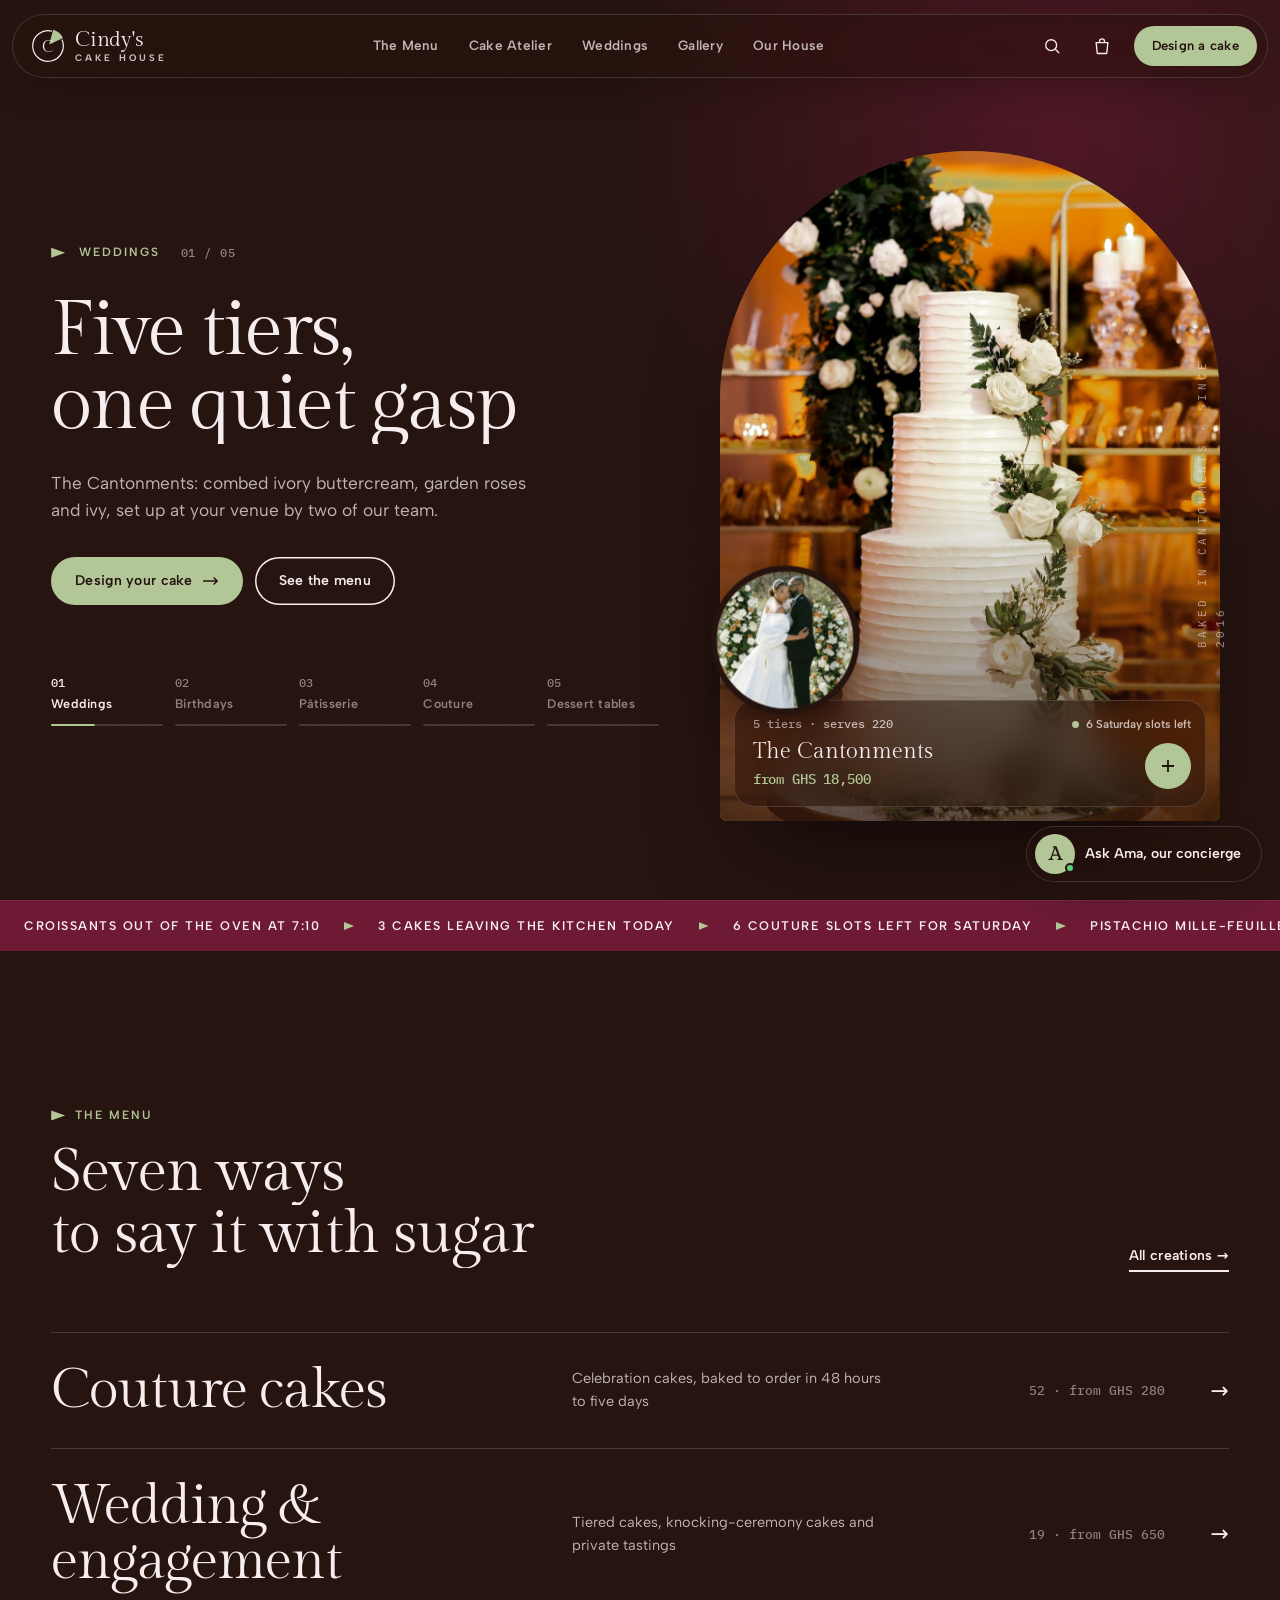
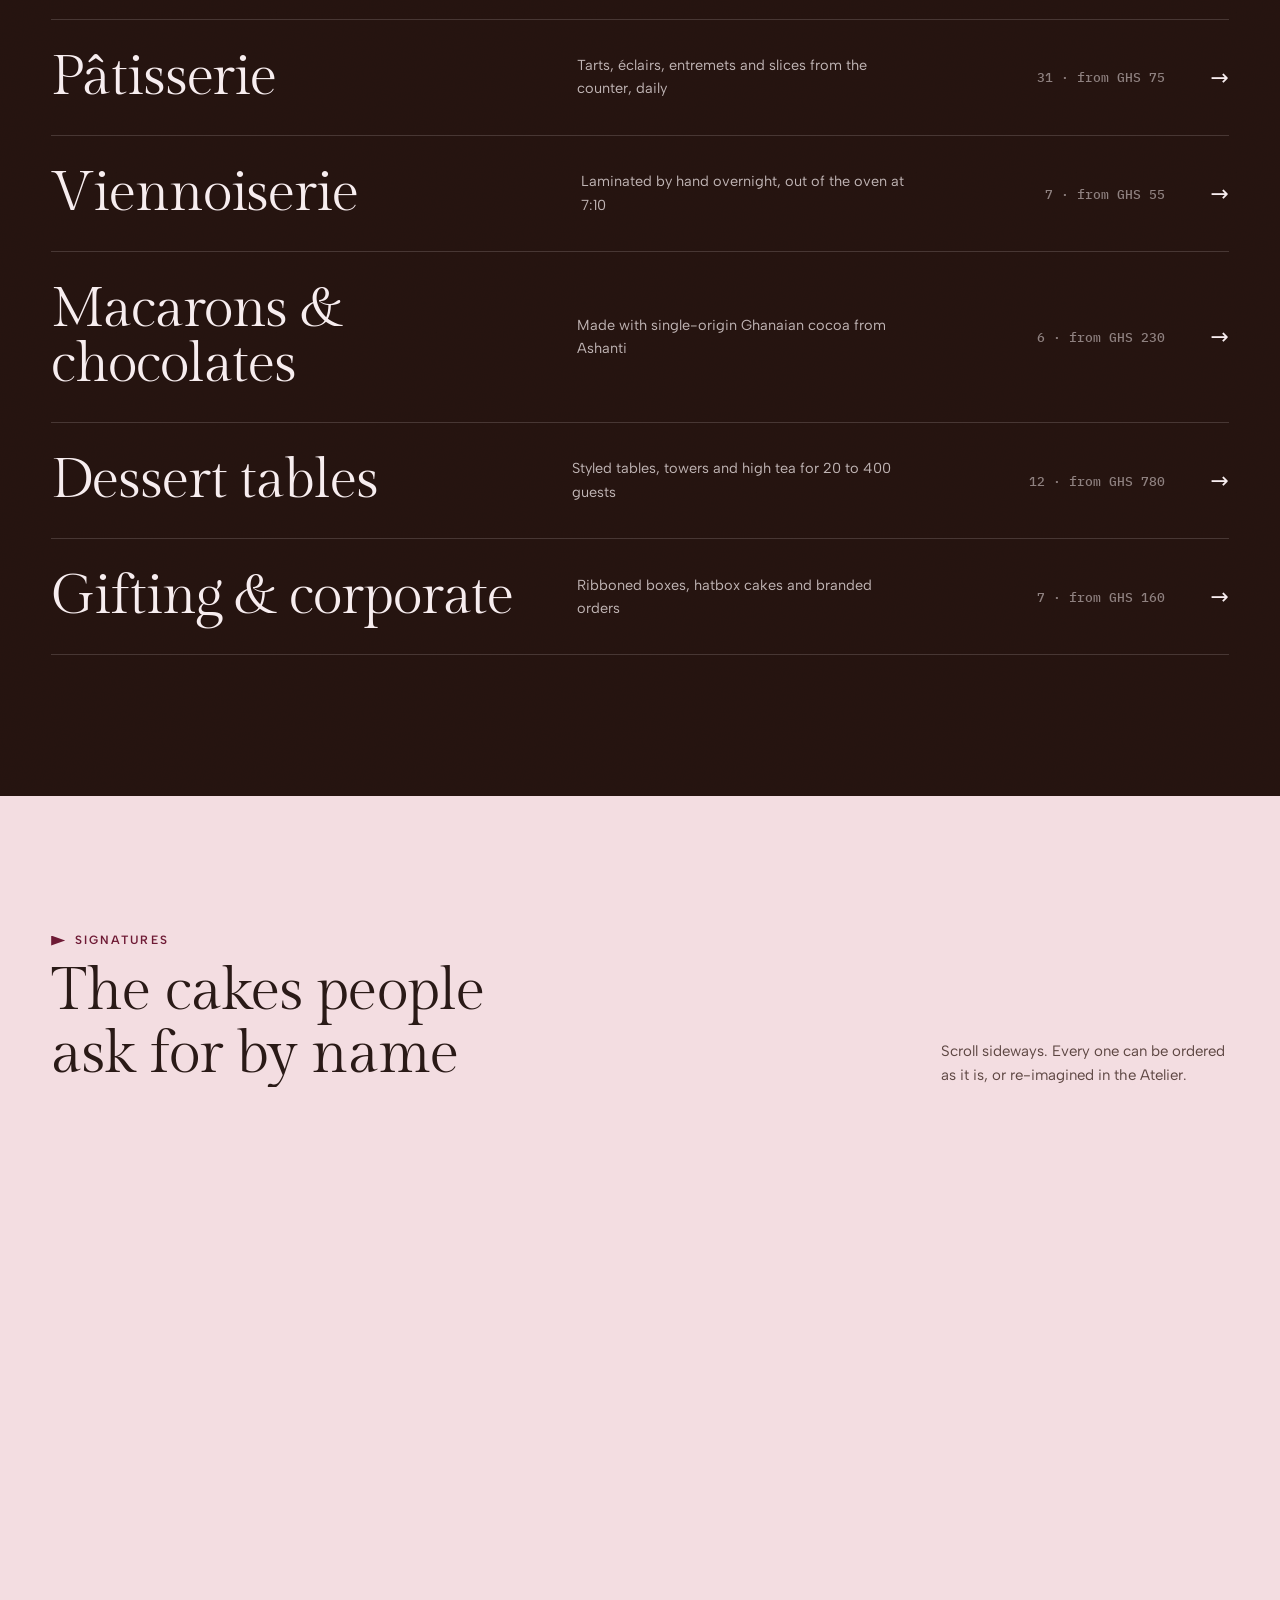
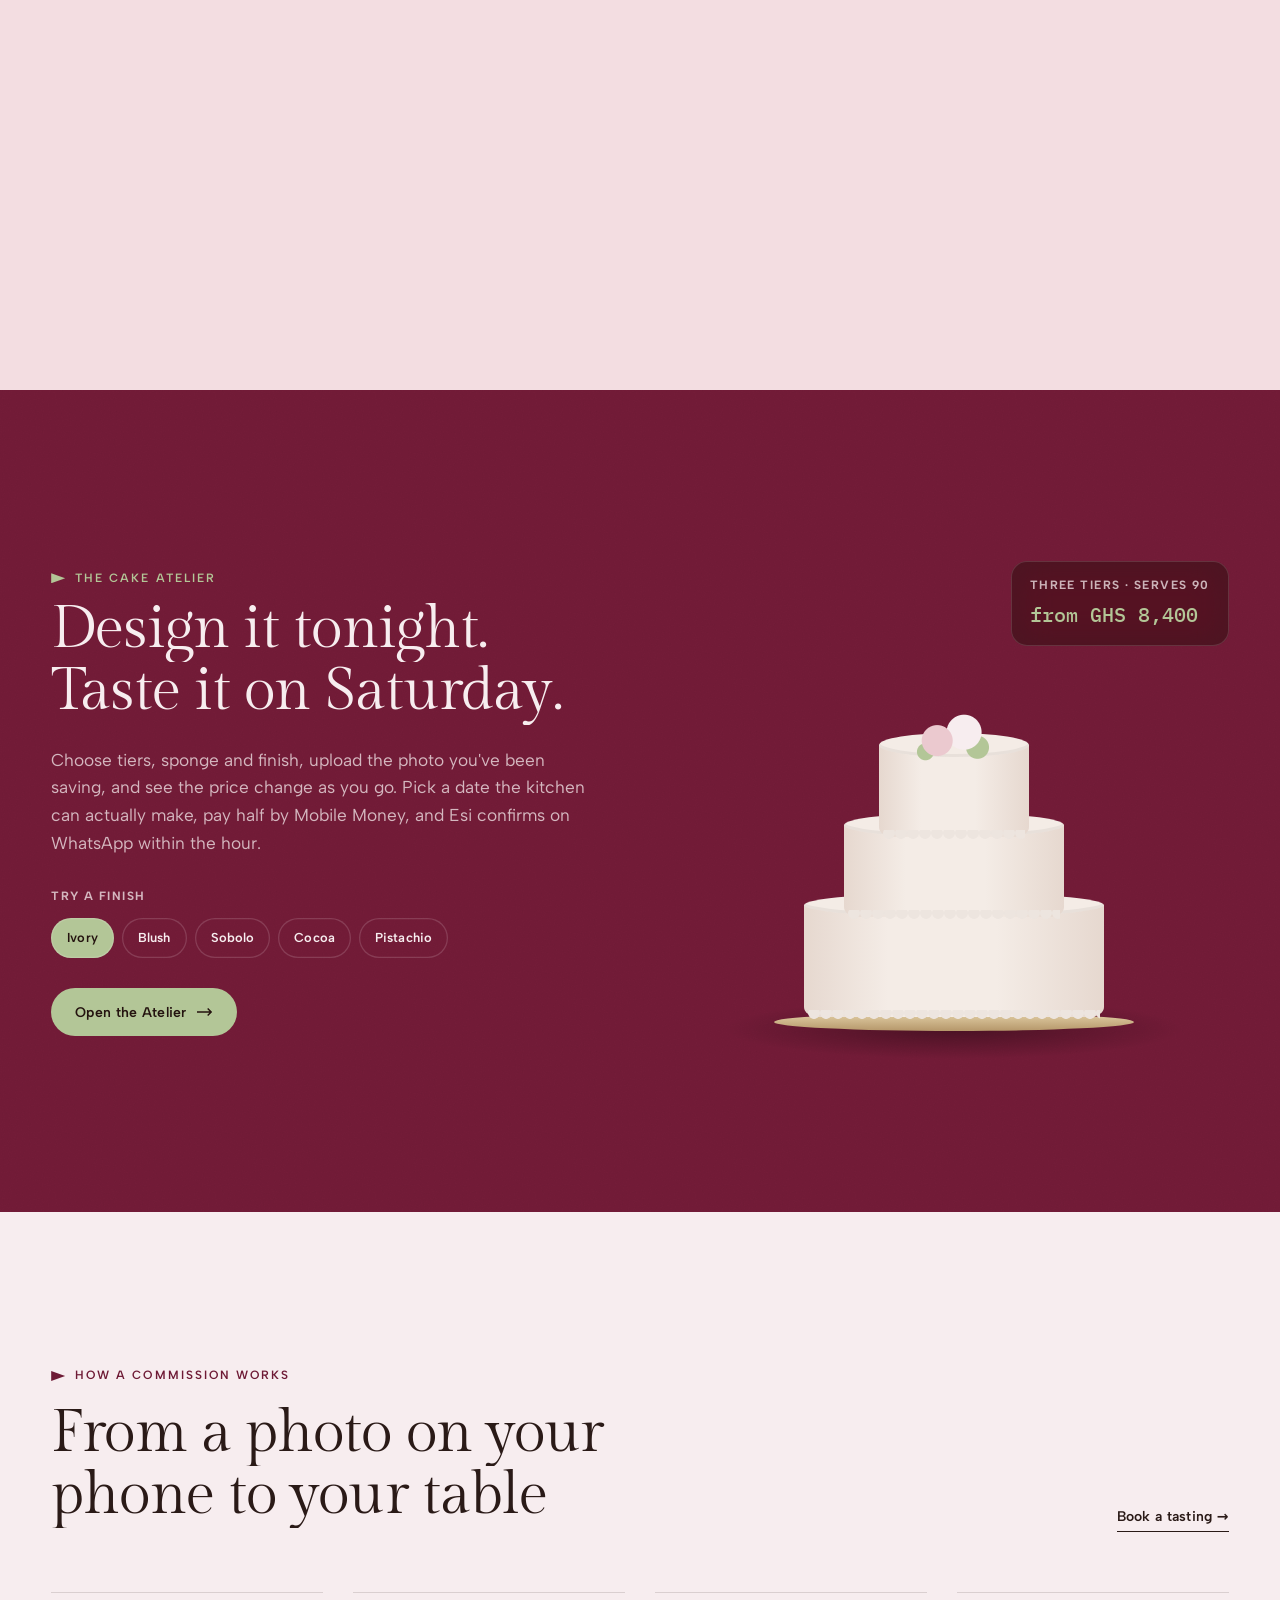
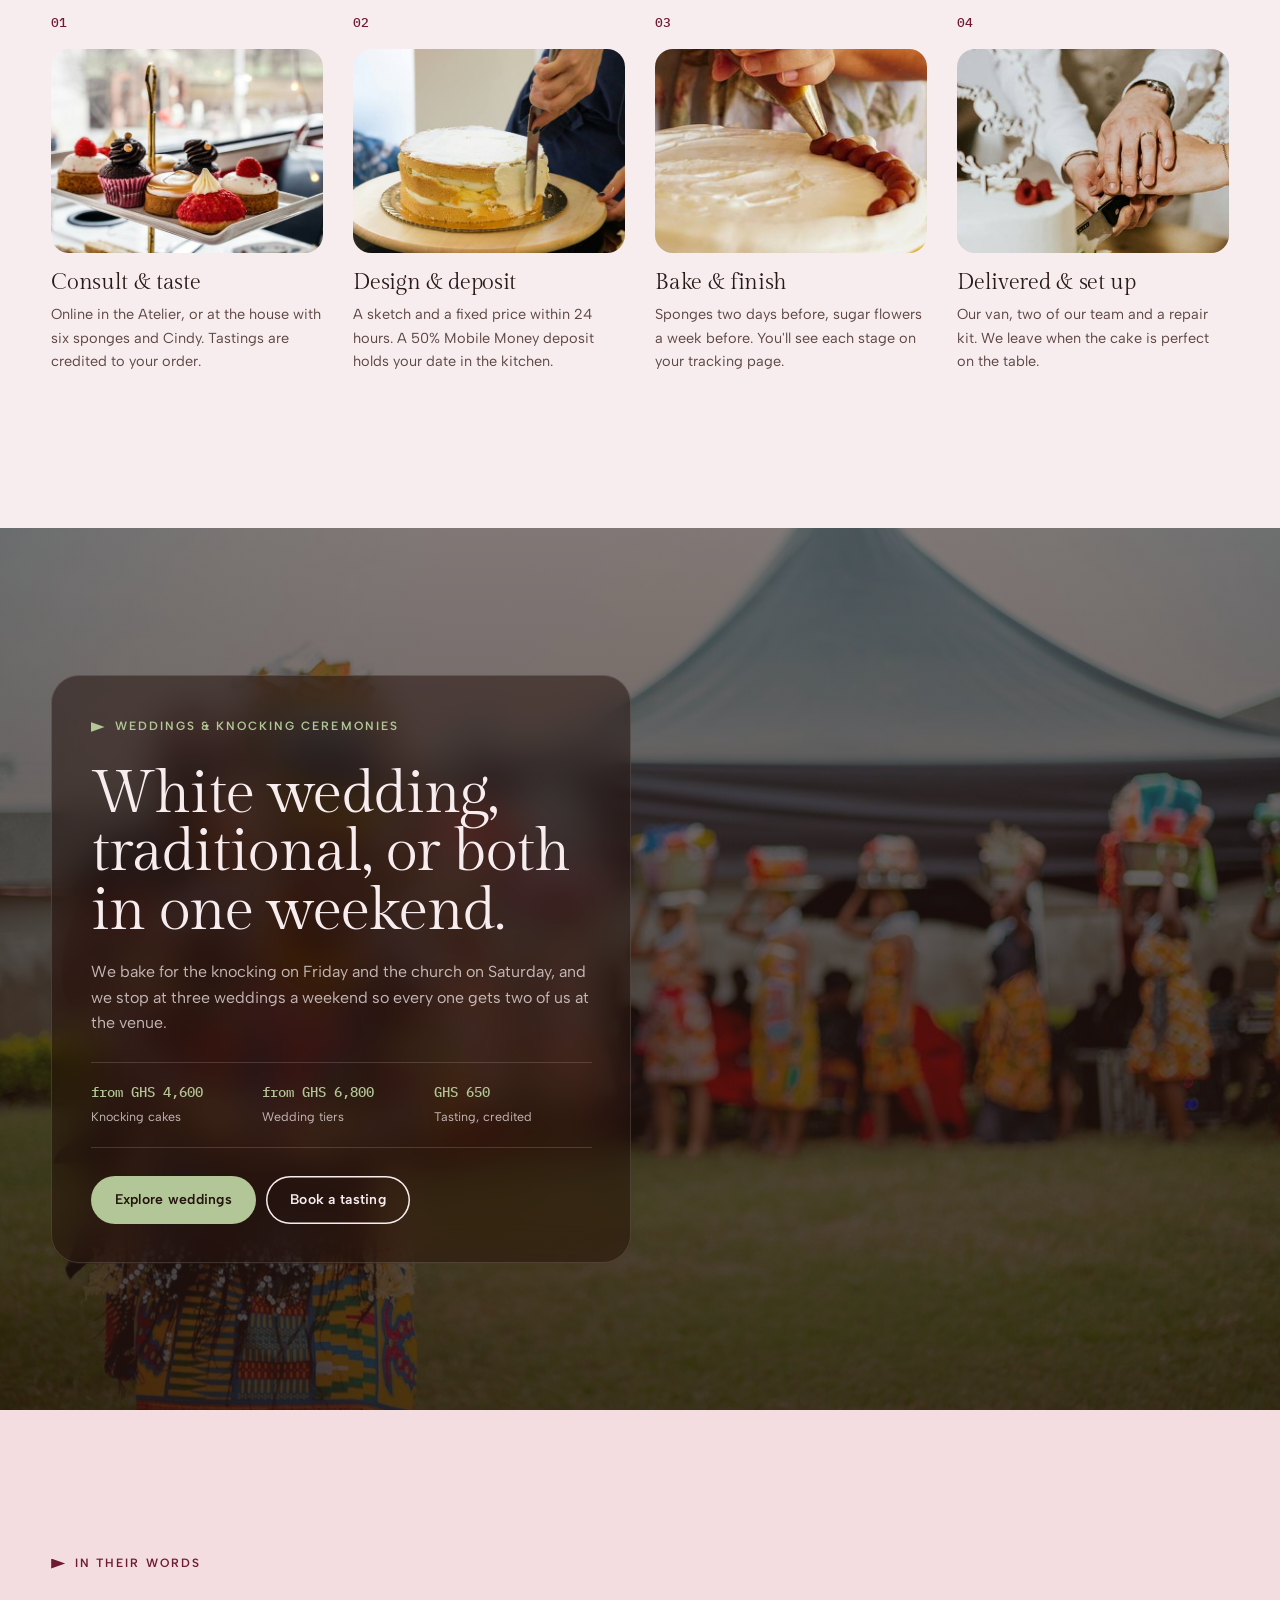
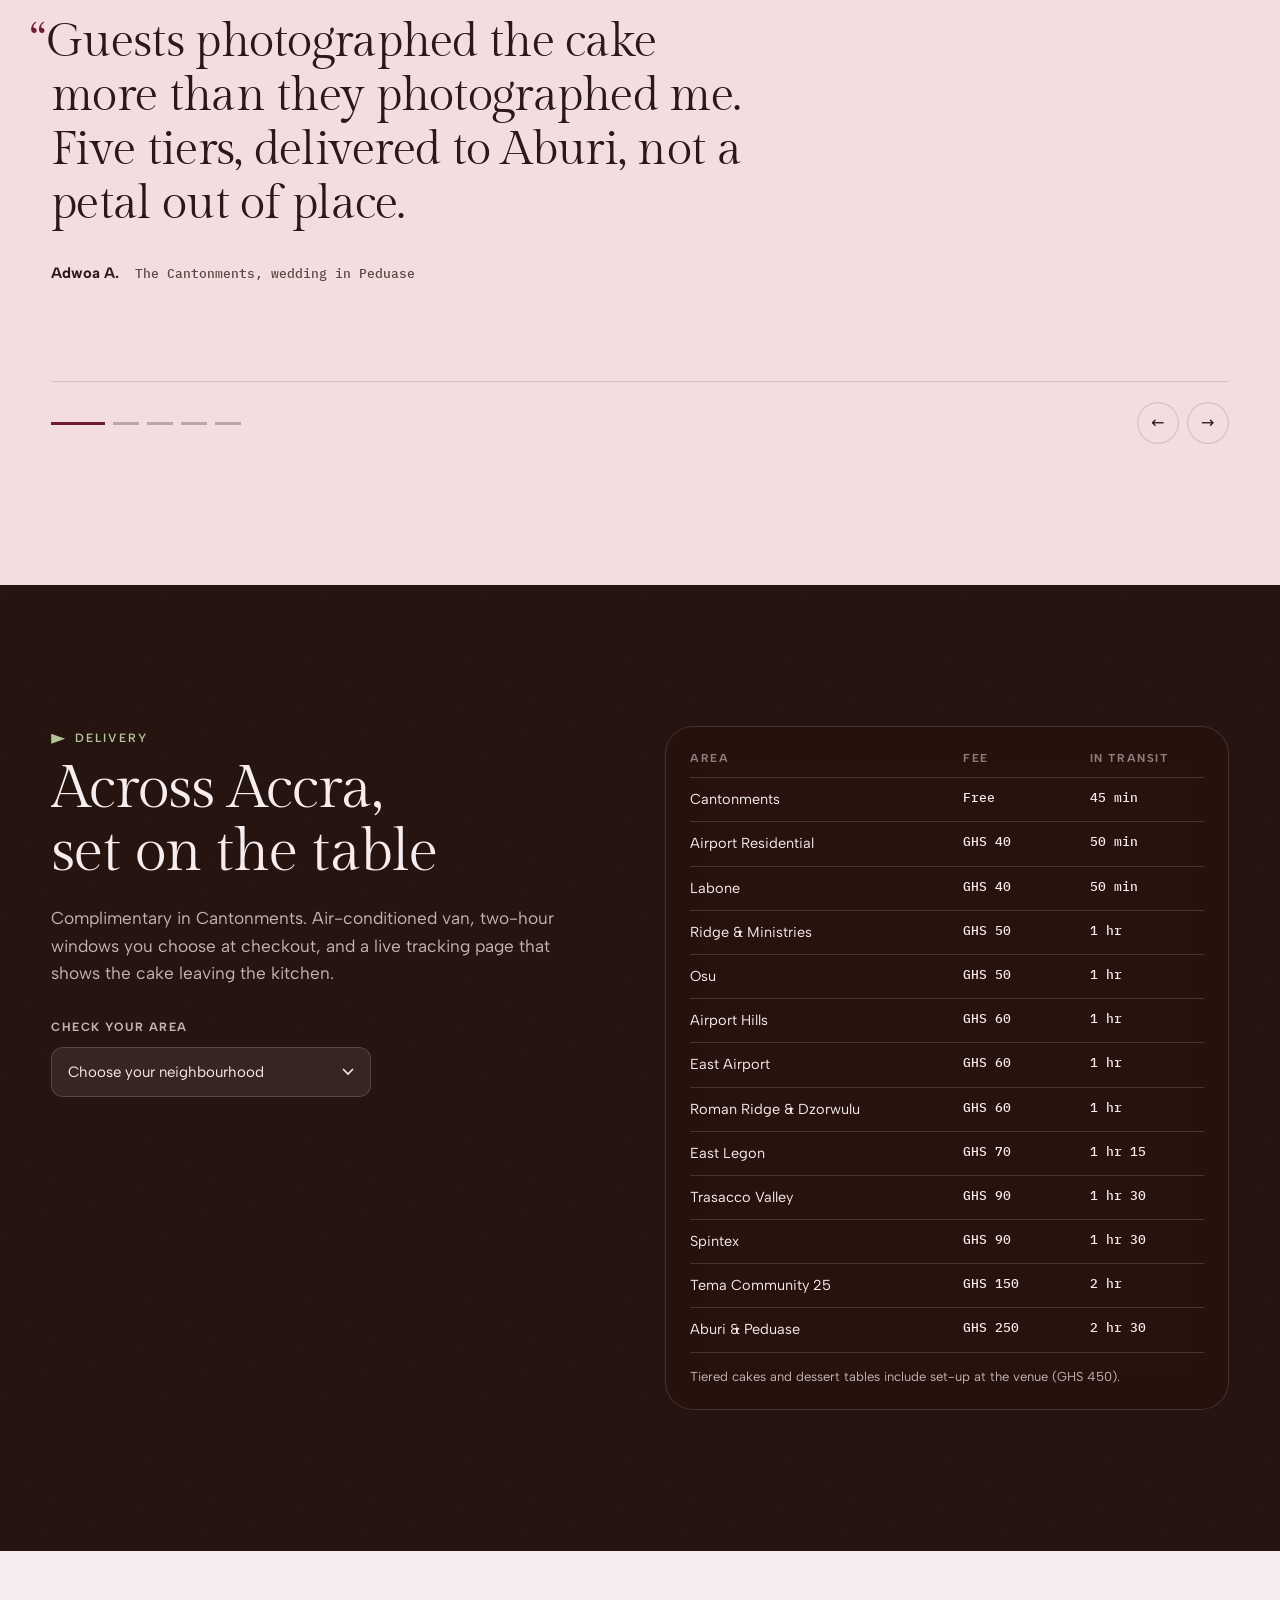
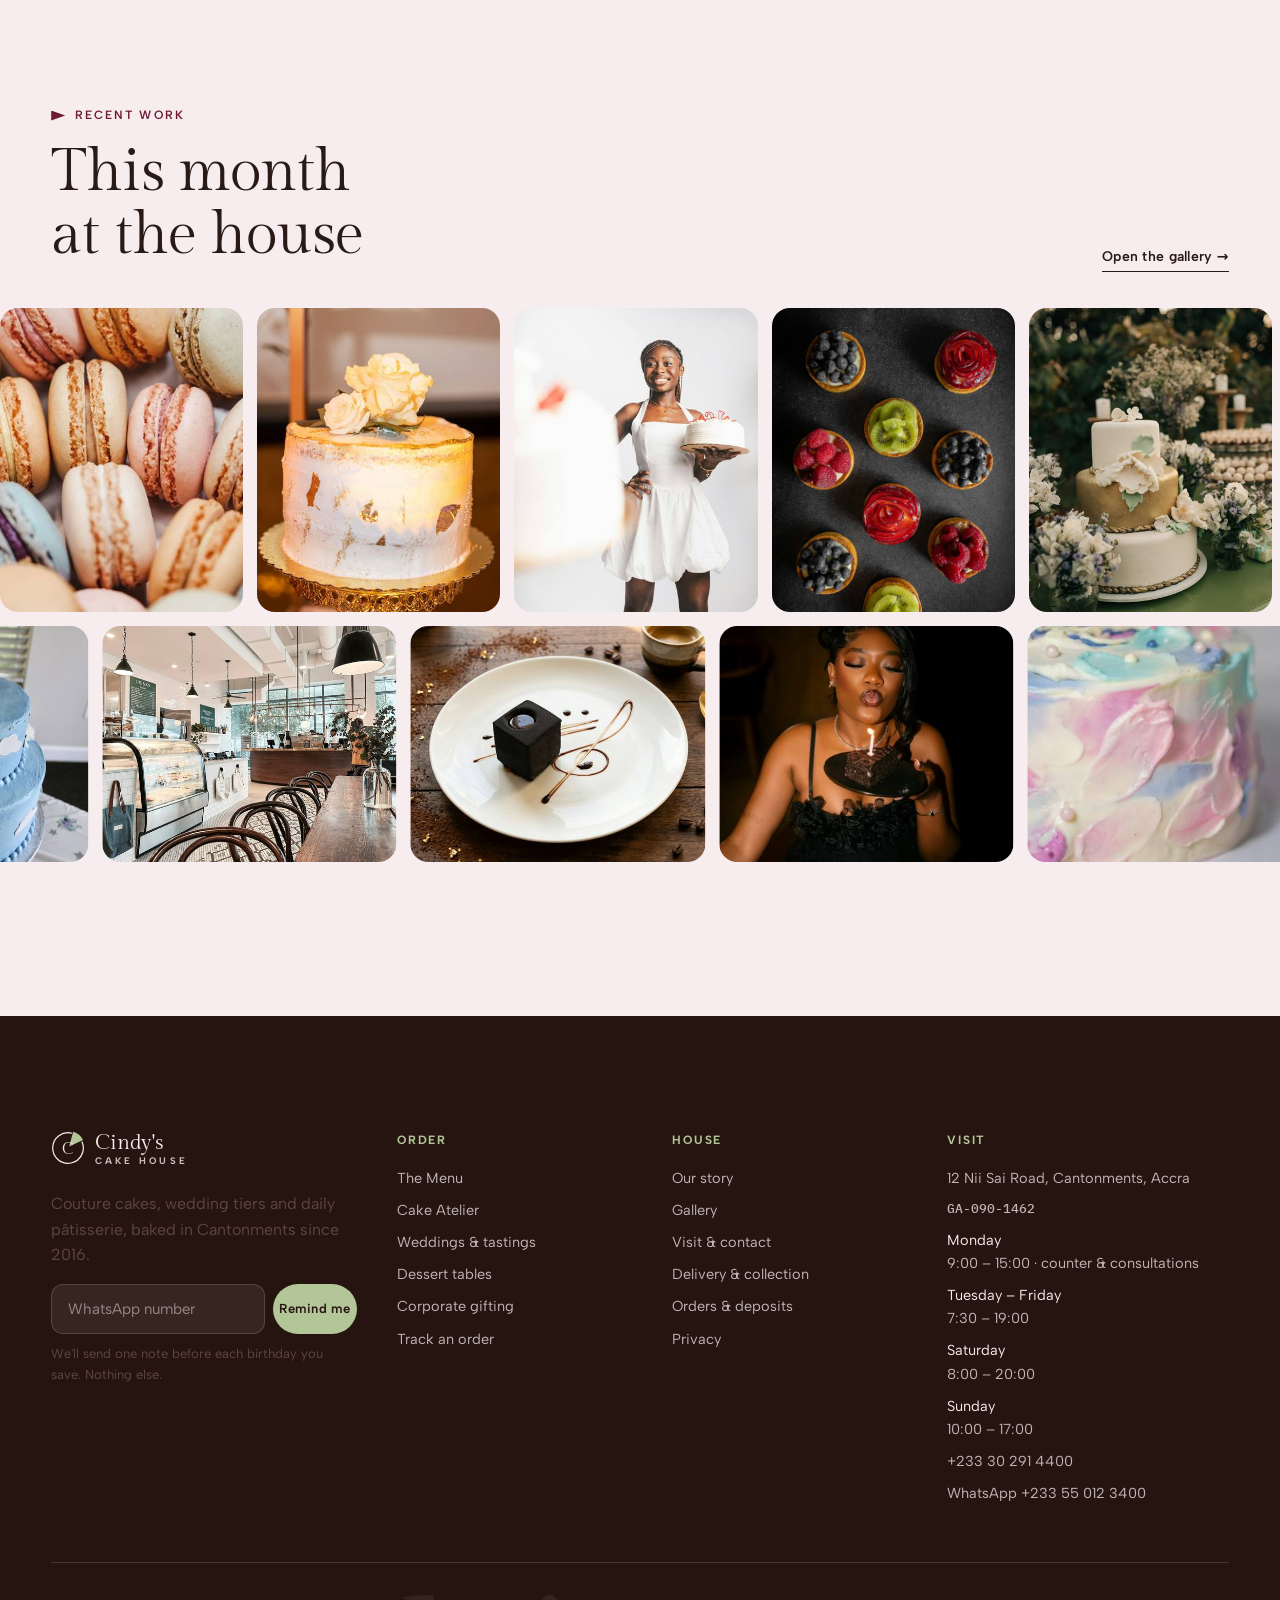
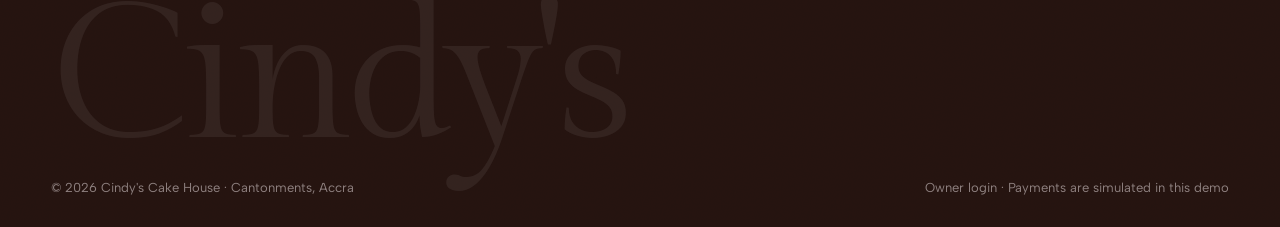
==== commit 8d9b2724: "Steady nav, cleaner collections hover, drop the manifesto section - The glass nav no longer hides on" ====
--- a/index.html
+++ b/index.html
@@ -49,19 +49,6 @@
     <div class="ticker-track" id="ticker"></div>
   </div>
 
-  <!-- manifesto -->
-  <section class="section bg-meringue manifesto">
-    <div class="wrap">
-      <p class="eyebrow" data-reveal>The house</p>
-      <p class="mani-text" id="mani">Cakes baked in Cantonments with <span class="ichip"><img src="assets/img/thumb/conf-truffles.jpg" alt="Ghana cocoa truffles"></span> Ashanti cocoa, <span class="ichip"><img src="assets/img/thumb/pat-mango-tart.jpg" alt="Mango tart"></span> Volta mangoes and cultured butter, for the birthdays, knockings and white weddings <span class="ichip"><img src="assets/img/thumb/wed-couple-garden.jpg" alt="A couple at their wedding"></span> Accra remembers.</p>
-      <div class="mani-facts" data-reveal>
-        <div><b class="mono">2016</b><span>One oven, one street in Cantonments</span></div>
-        <div><b class="mono">7:10</b><span>Croissants out of the oven, Tuesday to Sunday mornings</span></div>
-        <div><b class="mono">3</b><span>Weddings a weekend, never more</span></div>
-        <div><b class="mono">13</b><span>Delivery zones, from Labone to Aburi</span></div>
-      </div>
-    </div>
-  </section>
 
   <!-- collections index -->
   <section class="section bg-cocoa grain collections" id="collections">
@@ -72,7 +59,7 @@
       </div>
       <ol class="coll-list" id="collList"></ol>
     </div>
-    <div class="coll-float" id="collFloat" aria-hidden="true"><img alt=""></div>
+    <div class="coll-float" id="collFloat" aria-hidden="true"></div>
   </section>
 
   <!-- signature, horizontal -->
--- a/assets/css/style.css
+++ b/assets/css/style.css
@@ -176,9 +176,7 @@
   background: rgba(36, 19, 15, 0.58); -webkit-backdrop-filter: blur(20px) saturate(1.5); backdrop-filter: blur(20px) saturate(1.5);
   border: 1px solid rgba(247, 237, 239, 0.14); color: var(--on-dark);
   box-shadow: 0 10px 40px -18px rgba(20, 8, 6, 0.6);
-  transition: transform 0.6s var(--ease), background 0.4s;
-}
-.nav.is-hidden { transform: translate(-50%, -120%); }
+}
 .brand { display: inline-flex; align-items: center; gap: 10px; flex: none; }
 .brand svg { width: 34px; height: 34px; }
 .brand-word { display: grid; line-height: 1; }
--- a/assets/css/pages.css
+++ b/assets/css/pages.css
@@ -55,12 +55,6 @@
 .ticker:hover .ticker-track { animation-play-state: paused; }
 @keyframes marquee { to { transform: translateX(-50%); } }
 
-/* manifesto */
-.mani-text { font-family: var(--f-display); font-size: clamp(2rem, 4.6vw, 4.4rem); line-height: 1.1; letter-spacing: -0.02em; margin: 28px 0 0; max-width: 24ch; }
-.mani-text .ichip { width: 1.7em; height: 0.86em; }
-.mani-facts { display: grid; grid-template-columns: repeat(4, minmax(0, 1fr)); gap: 24px; margin-top: clamp(56px, 7vw, 96px); padding-top: 28px; border-top: 1px solid var(--line); }
-.mani-facts b { display: block; font-size: clamp(1.8rem, 3vw, 2.6rem); font-weight: 500; color: var(--sobolo); line-height: 1; margin-bottom: 10px; letter-spacing: -0.03em; }
-.mani-facts span { font-size: 14px; color: var(--ink-2); display: block; max-width: 22ch; }
 
 /* collections */
 .coll-list { list-style: none; margin: 0; padding: 0; border-top: 1px solid var(--line-dark); }
@@ -72,8 +66,9 @@
 .coll-arr { font-size: 22px; transition: transform 0.5s var(--ease), color 0.4s; justify-self: end; }
 .coll-row:hover .coll-name { transform: translateX(14px); color: var(--pistachio); }
 .coll-row:hover .coll-arr { transform: translateX(6px) rotate(-30deg); color: var(--pistachio); }
-.coll-float { position: fixed; left: 0; top: 0; z-index: 4; width: 270px; height: 350px; margin: -175px 0 0 -135px; pointer-events: none; opacity: 0; transform: scale(0.85); border-radius: 999px 999px 18px 18px; overflow: hidden; box-shadow: 0 30px 60px -20px rgba(0, 0, 0, 0.7); }
-.coll-float img { width: 100%; height: 100%; object-fit: cover; }
+.coll-float { position: fixed; left: 0; top: 0; z-index: 4; width: 270px; height: 350px; margin: -175px 0 0 48px; pointer-events: none; opacity: 0; transform: scale(0.85); border-radius: 999px 999px 18px 18px; overflow: hidden; box-shadow: 0 30px 60px -20px rgba(0, 0, 0, 0.7); }
+.coll-float img { position: absolute; inset: 0; width: 100%; height: 100%; object-fit: cover; opacity: 0; transition: opacity 0.35s var(--ease); }
+.coll-float img.on { opacity: 1; }
 
 /* signatures */
 .sig { position: relative; overflow: hidden; }
@@ -190,7 +185,6 @@
   .wf-grid { grid-template-columns: minmax(0, 1fr); }
   .wf-stack { height: 440px; }
   .dl-grid { grid-template-columns: minmax(0, 1fr); }
-  .mani-facts { grid-template-columns: repeat(2, minmax(0, 1fr)); }
 }
 @media (max-width: 760px) {
   .hero-stage { height: 56svh; min-height: 400px; }
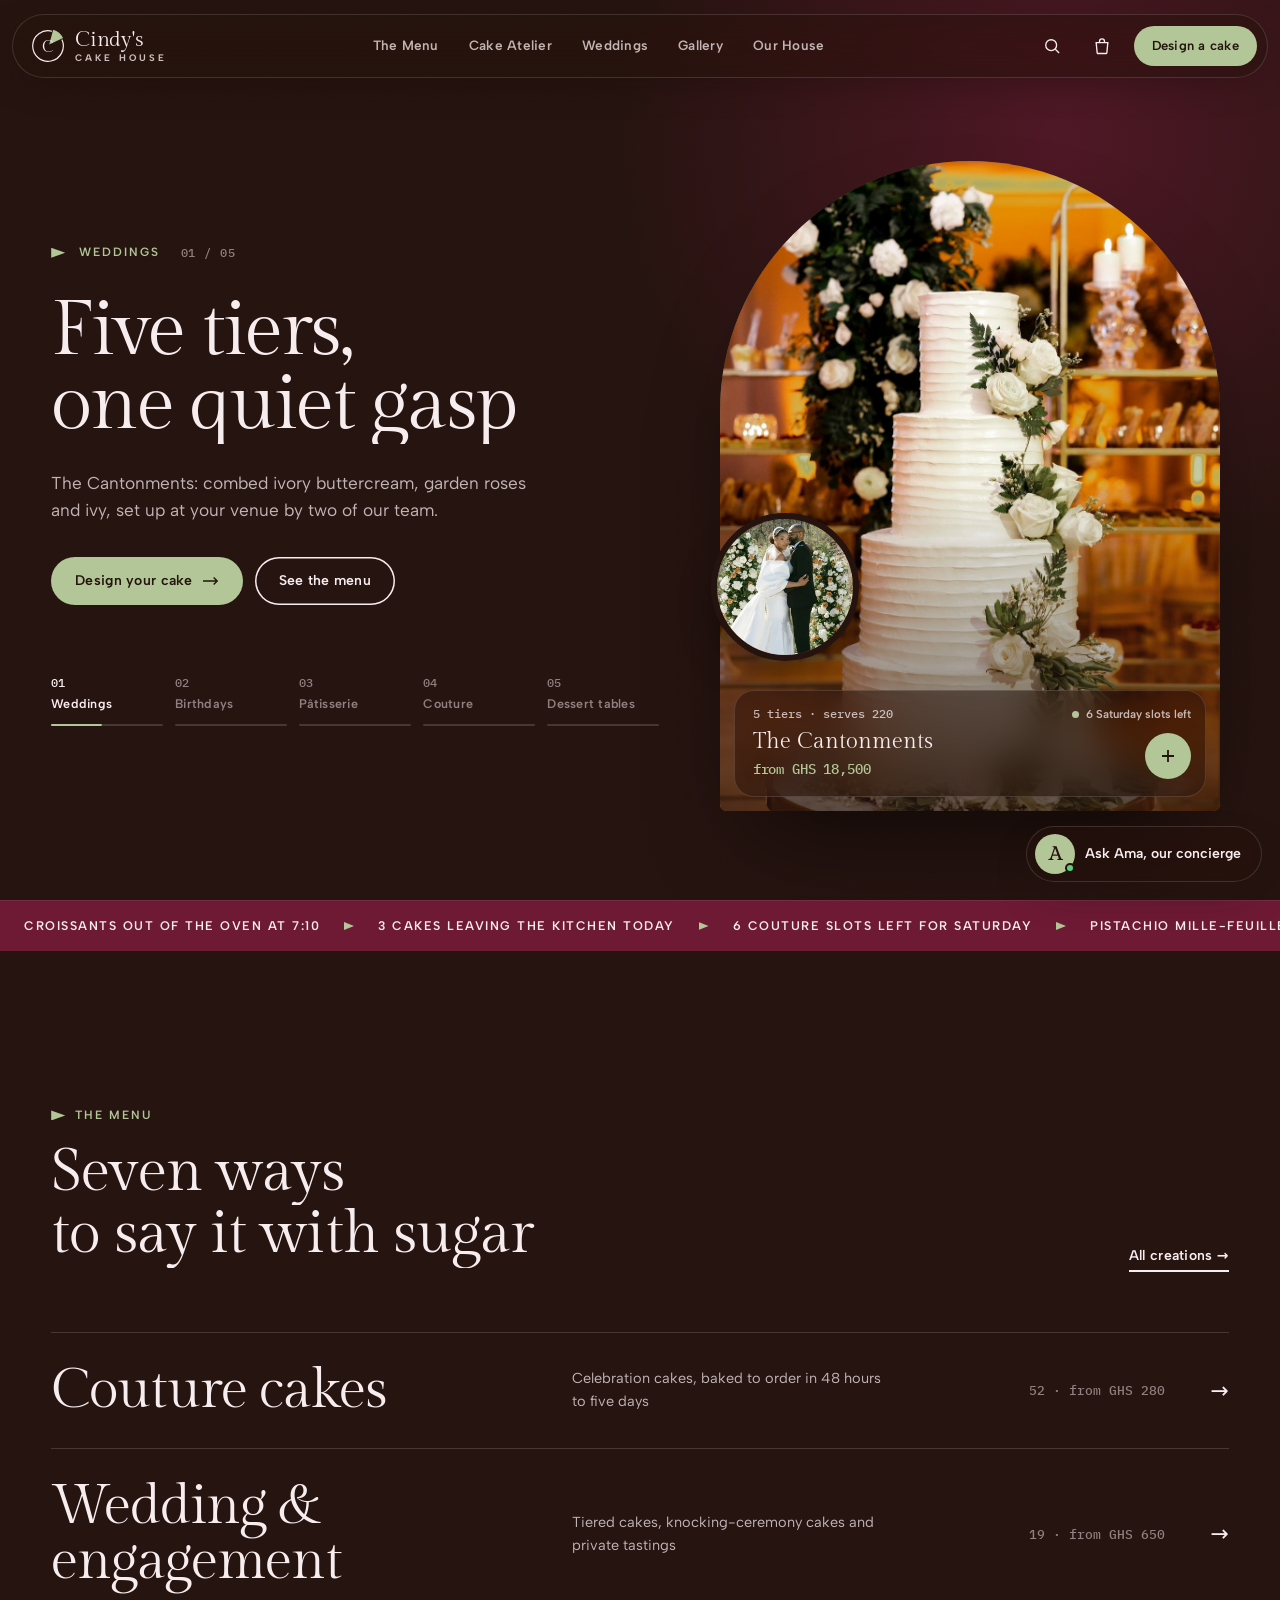
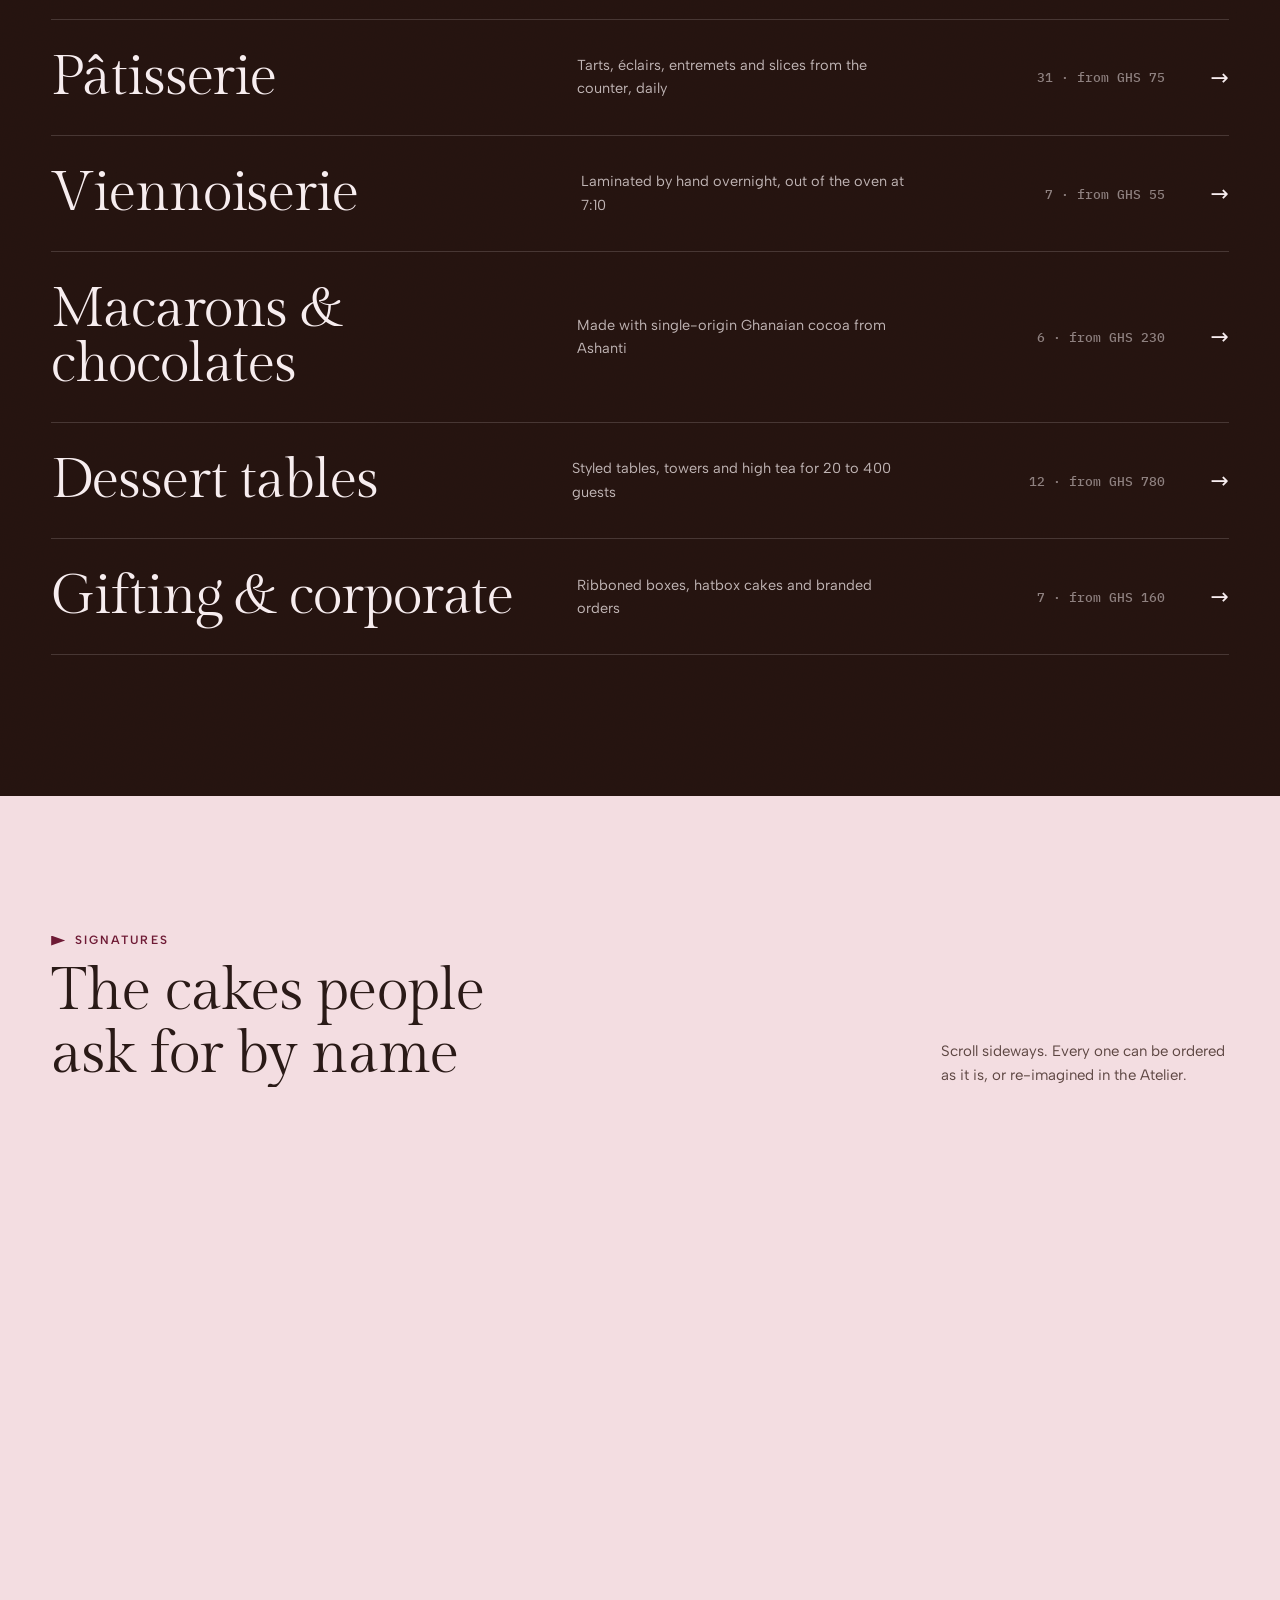
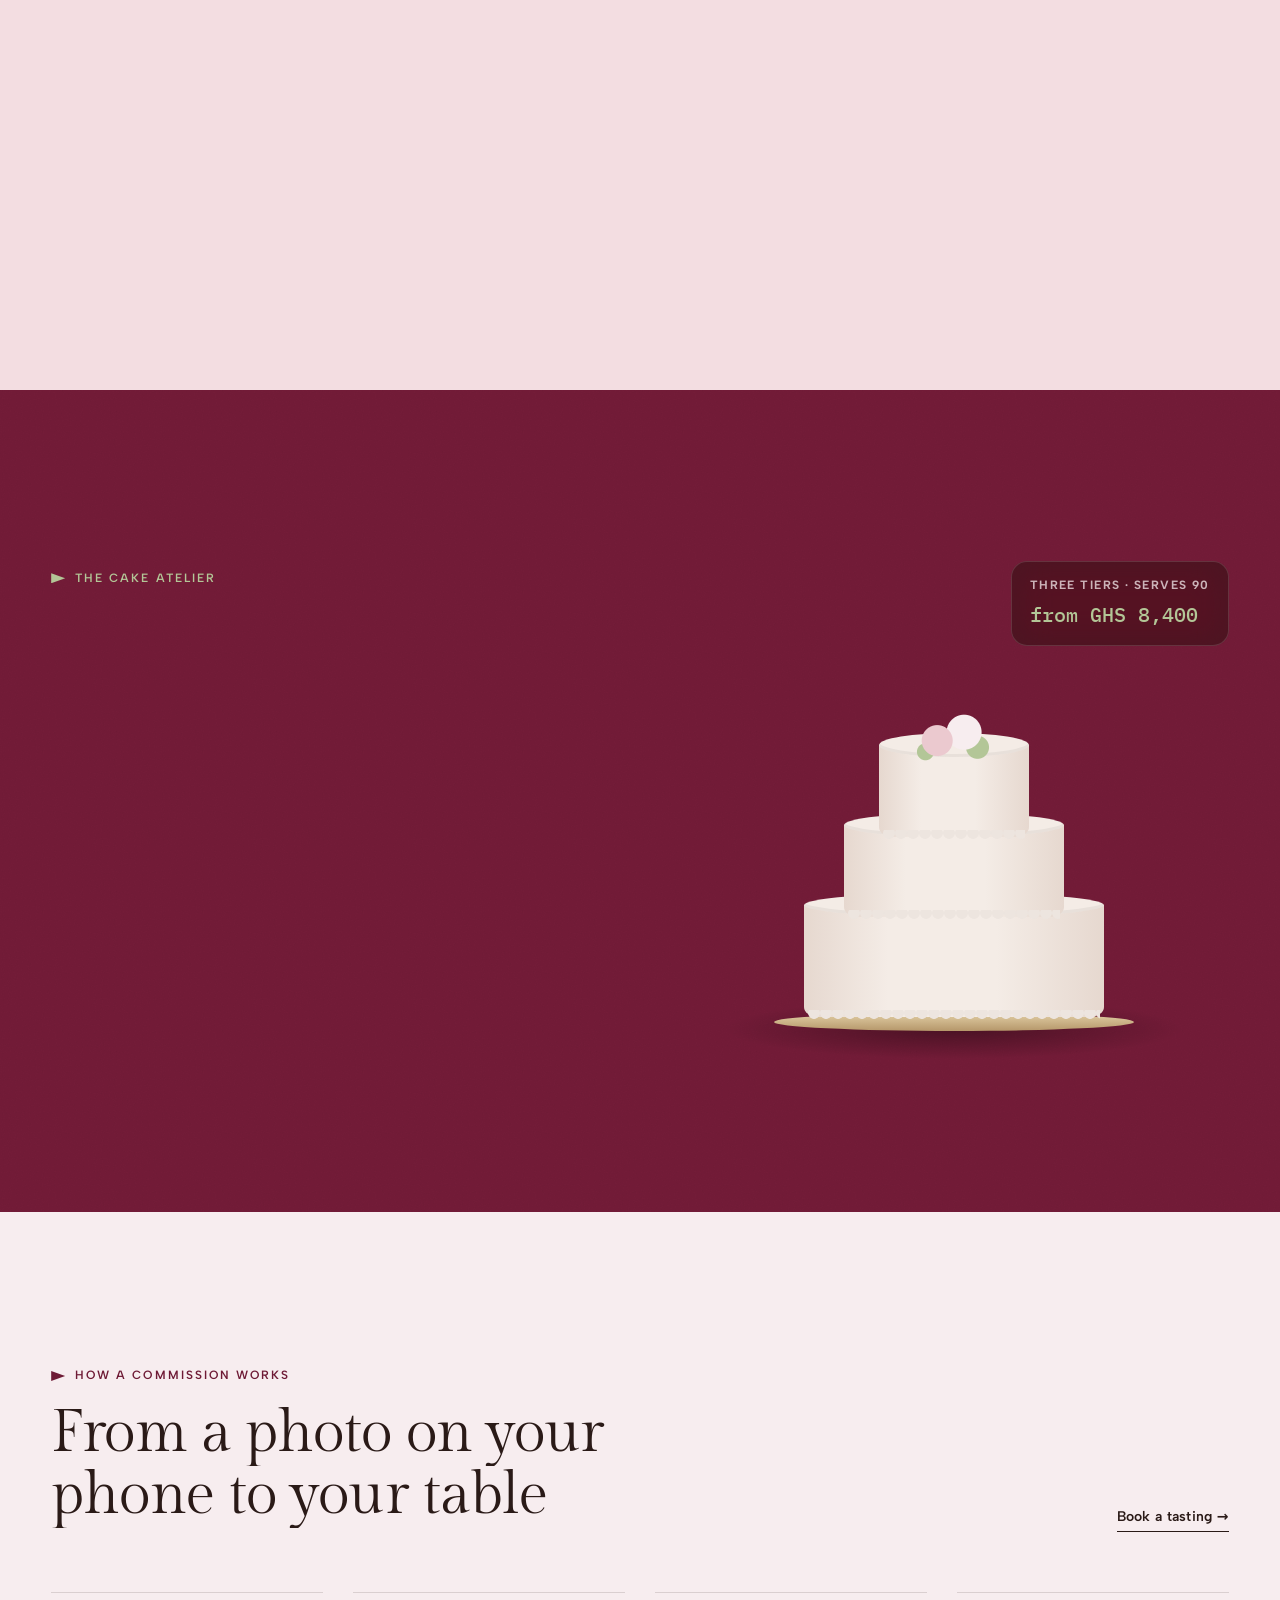
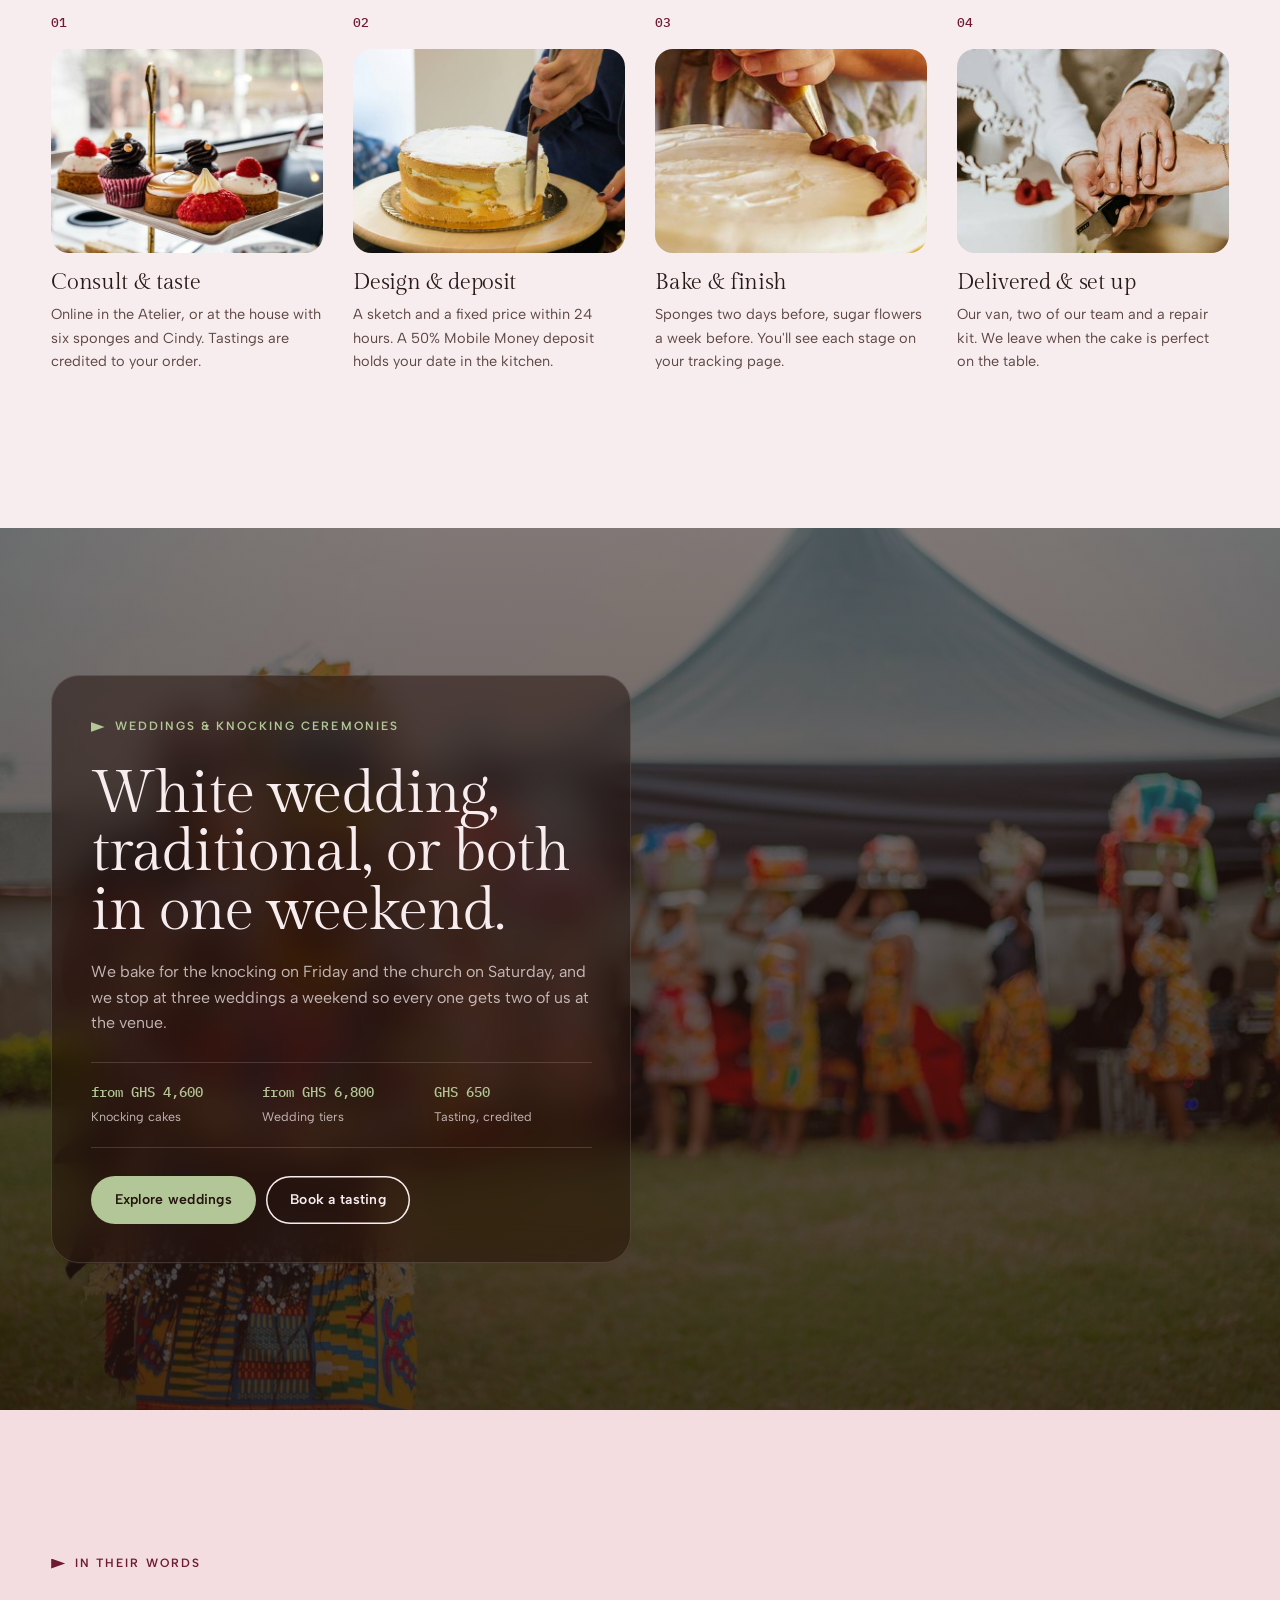
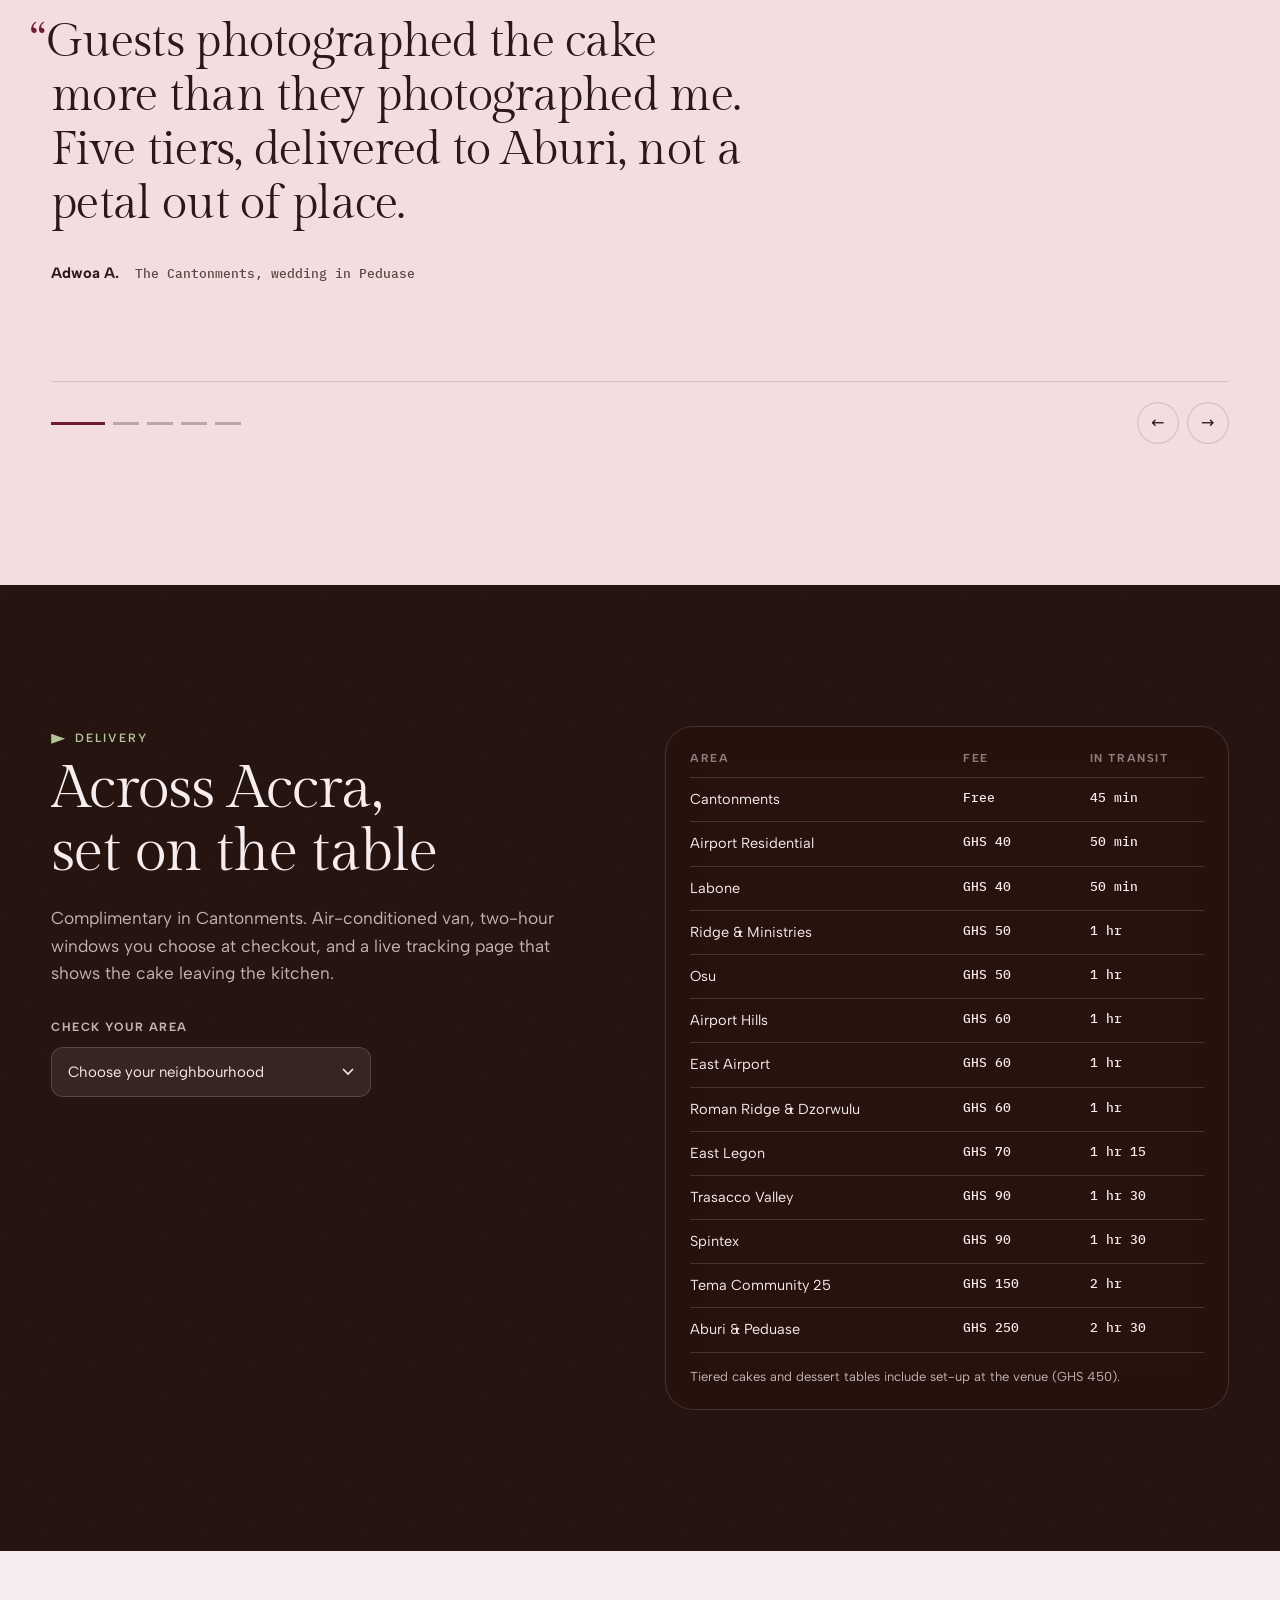
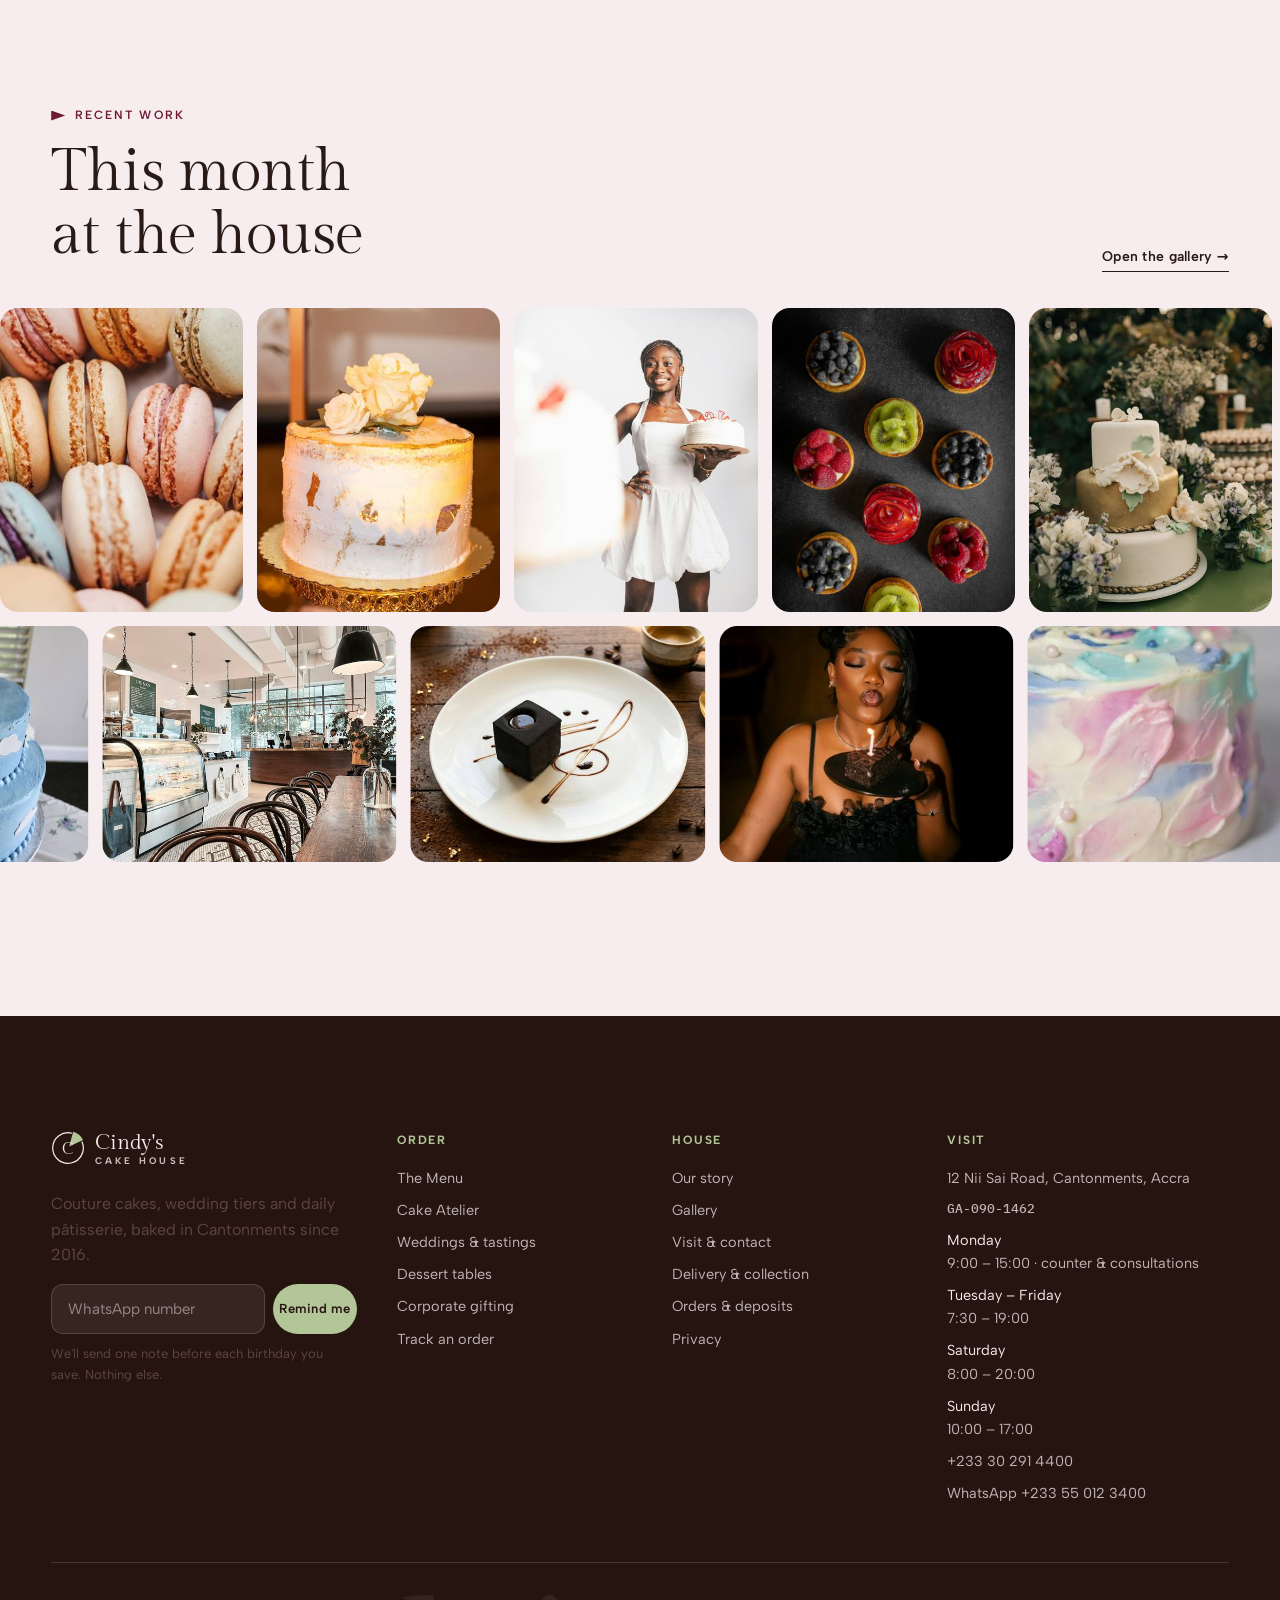
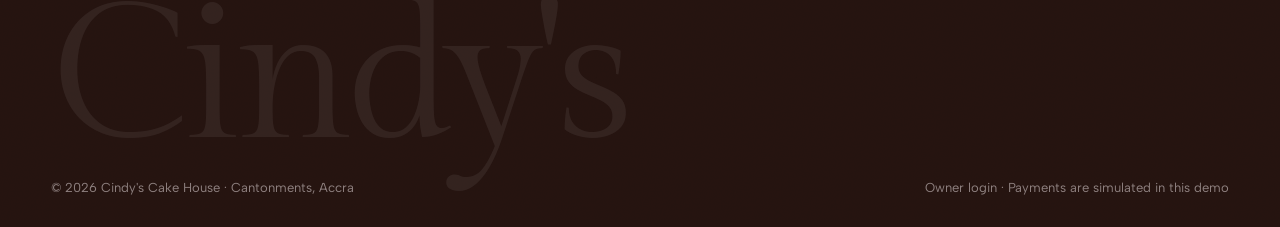
==== commit abadce0b: "Hero: no overlaps on laptop-height screens - The round photo now sits above the product card instead" ====
--- a/index.html
+++ b/index.html
@@ -39,7 +39,6 @@
           <div class="dome-card glass" id="domeCard"></div>
         </div>
         <div class="hero-chip" id="heroChip"><img alt="" src="assets/img/thumb/life-night-cake.jpg"></div>
-        <p class="hero-side mono" aria-hidden="true">BAKED IN CANTONMENTS · SINCE 2016</p>
       </div>
     </div>
   </section>
--- a/assets/css/pages.css
+++ b/assets/css/pages.css
@@ -25,7 +25,7 @@
 .hero-dots em { font-style: normal; font-size: 12.5px; font-weight: 600; letter-spacing: 0.02em; white-space: nowrap; overflow: hidden; text-overflow: ellipsis; }
 .hero-dots i { display: block; height: 2px; margin-top: 8px; background: var(--line-dark); border-radius: 2px; overflow: hidden; }
 .hero-dots b { display: block; height: 100%; background: var(--pistachio); transform-origin: left; transform: scaleX(0); }
-.hero-stage { position: relative; height: clamp(480px, calc(100svh - 230px), 760px); display: grid; place-items: center; }
+.hero-stage { position: relative; height: clamp(400px, calc(100svh - 250px), 760px); display: grid; place-items: center; }
 .dome { position: relative; width: min(100%, 500px); height: 100%; border-radius: 999px 999px var(--r-lg) var(--r-lg); overflow: hidden; background: var(--cocoa-3); box-shadow: 0 50px 100px -40px rgba(0, 0, 0, 0.7), inset 0 0 0 1px rgba(247, 237, 239, 0.12); isolation: isolate; }
 .dome::after { content: ""; position: absolute; inset: 50% 0 0; background: linear-gradient(transparent, rgba(36, 19, 15, 0.7)); z-index: 3; pointer-events: none; }
 .dome-slides { position: absolute; inset: -4% 0; }
@@ -43,9 +43,8 @@
 .dc-add { flex: none; width: 46px; height: 46px; border-radius: 50%; background: var(--pistachio); color: var(--cocoa); display: grid; place-items: center; transition: transform 0.5s var(--ease); }
 .dc-add:hover { transform: rotate(90deg); }
 .dc-add svg { width: 16px; height: 16px; }
-.hero-chip { position: absolute; left: max(0px, calc(50% - 330px)); bottom: 16%; z-index: 5; width: 148px; height: 148px; border-radius: 50%; overflow: hidden; border: 6px solid var(--cocoa); box-shadow: 0 20px 40px -14px rgba(0, 0, 0, 0.6); }
+.hero-chip { position: absolute; left: max(0px, calc(50% - 330px)); bottom: 150px; z-index: 5; width: 148px; height: 148px; border-radius: 50%; overflow: hidden; border: 6px solid var(--cocoa); box-shadow: 0 20px 40px -14px rgba(0, 0, 0, 0.6); }
 .hero-chip img { width: 100%; height: 100%; object-fit: cover; }
-.hero-side { position: absolute; right: 0; top: 50%; transform: translateY(-50%) rotate(180deg); writing-mode: vertical-rl; font-size: 11px; letter-spacing: 0.3em; color: var(--on-dark-3); }
 
 /* ticker */
 .ticker { overflow: hidden; padding: 15px 0; border-top: 1px solid rgba(247, 237, 239, 0.08); }
@@ -165,8 +164,7 @@
   .hero-grid { grid-template-columns: minmax(0, 1fr); min-height: 0; gap: 26px; }
   .hero-stage { order: -1; height: 62svh; min-height: 440px; }
   .dome { width: min(100%, 440px); }
-  .hero-side { display: none; }
-  .hero-chip { width: 96px; height: 96px; border-width: 4px; left: max(0px, calc(50% - 250px)); bottom: 22%; }
+  .hero-chip { width: 96px; height: 96px; border-width: 4px; left: max(0px, calc(50% - 250px)); bottom: 128px; }
   .hero-title { font-size: clamp(2.8rem, 12vw, 5rem); min-height: 0; }
   .hero-dots { margin-top: 30px; }
   .hero-dots em { display: none; }
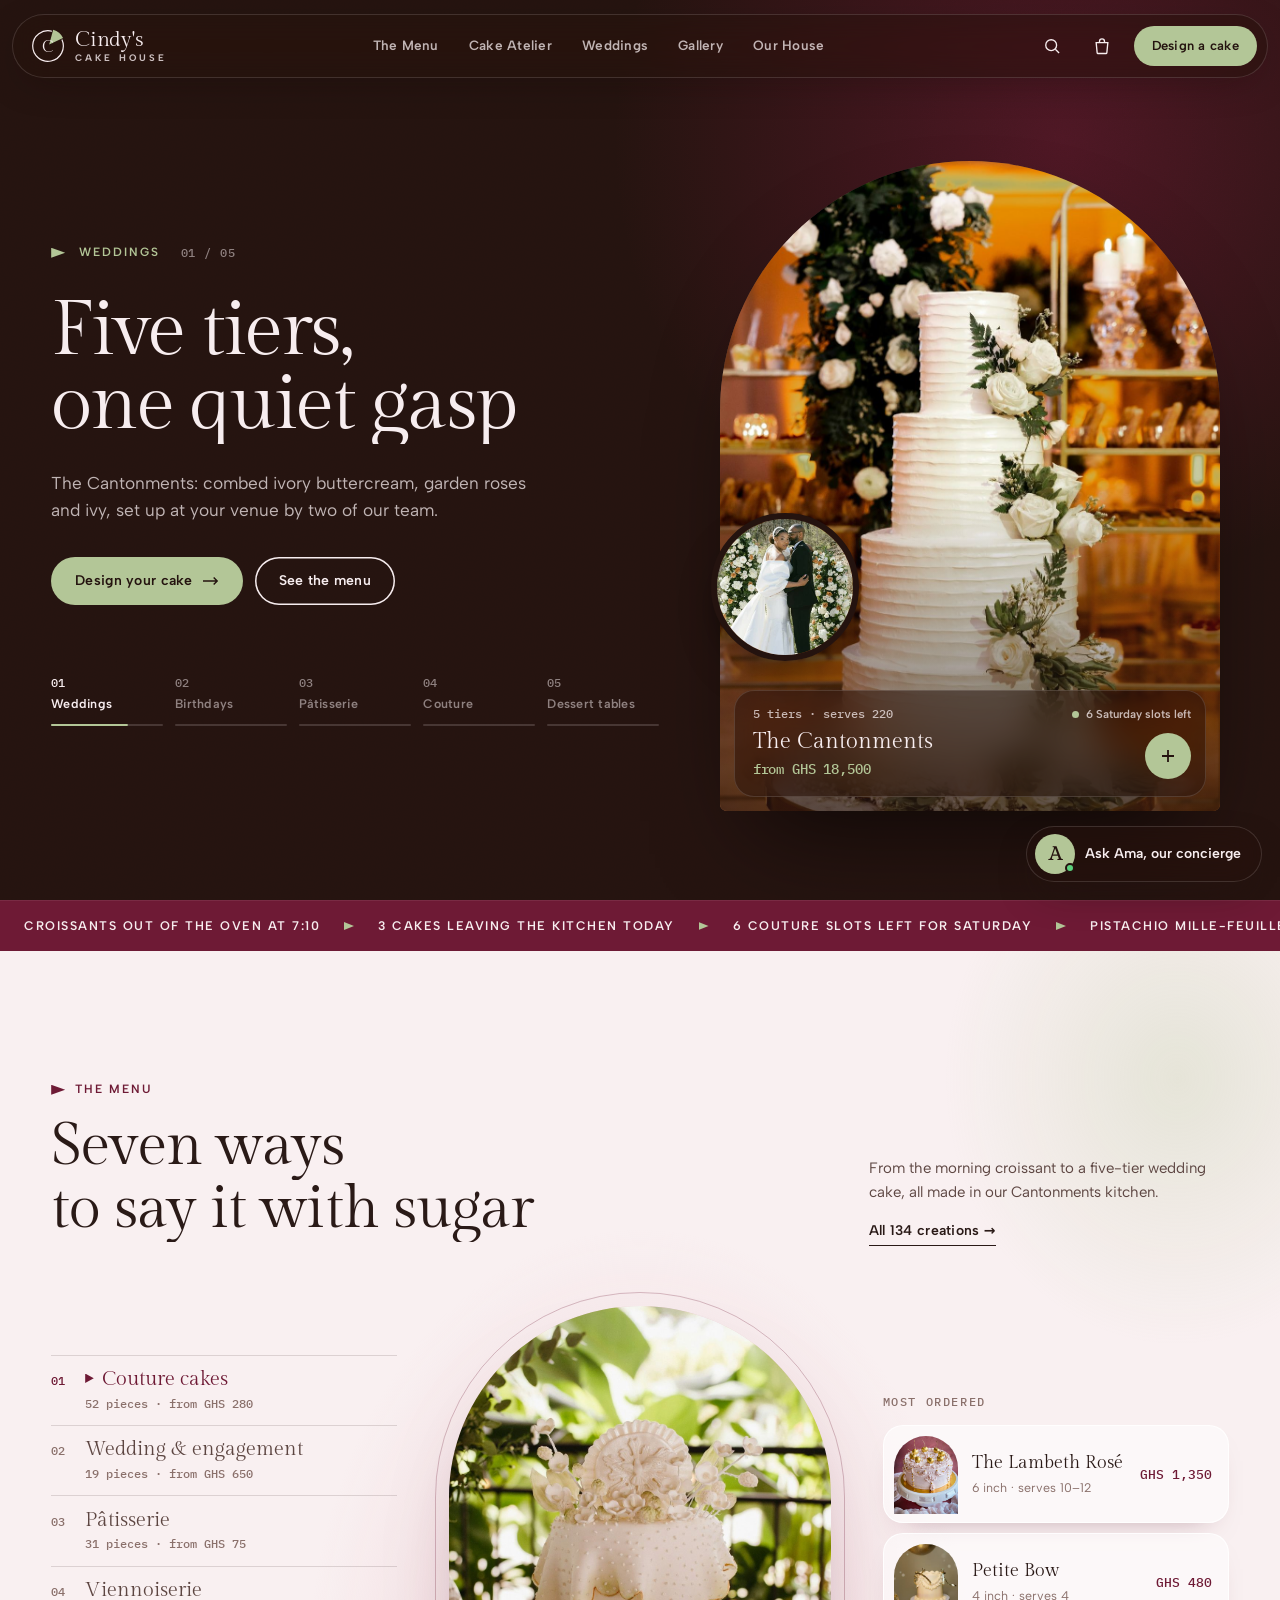
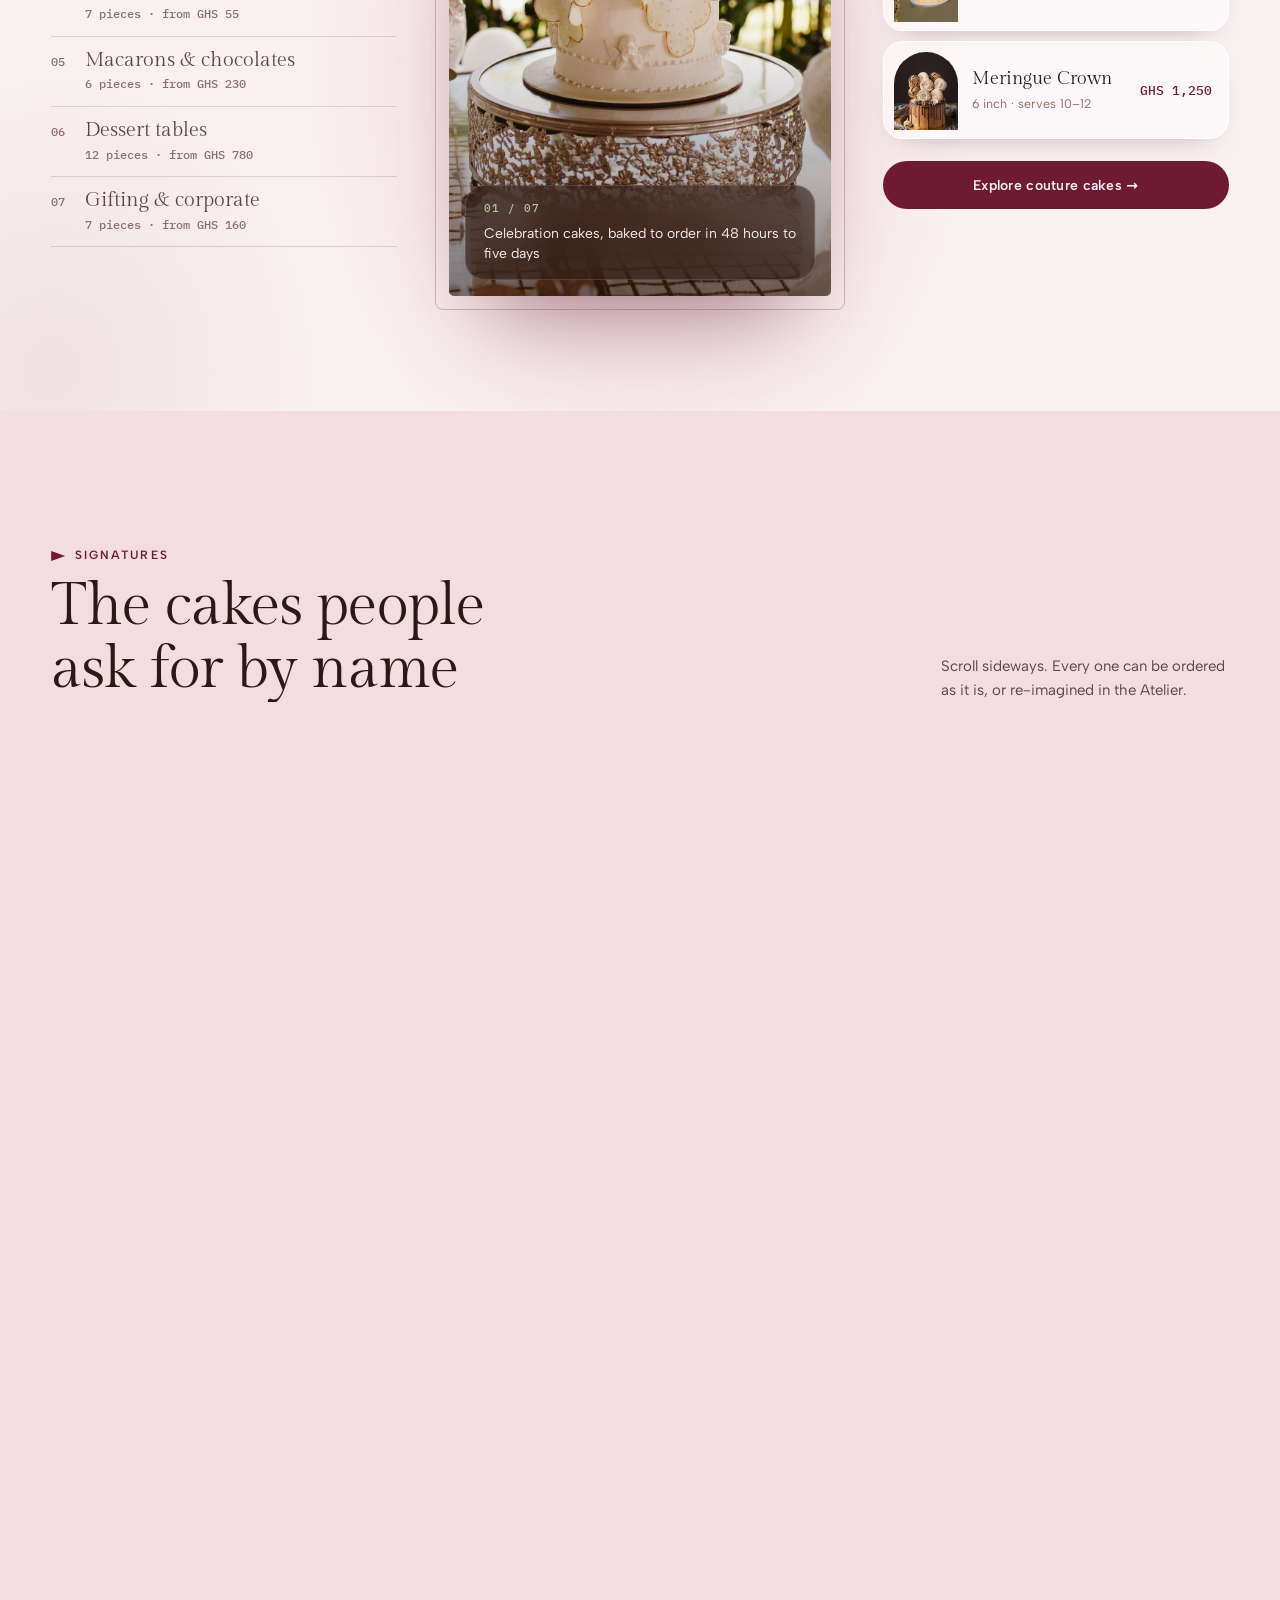
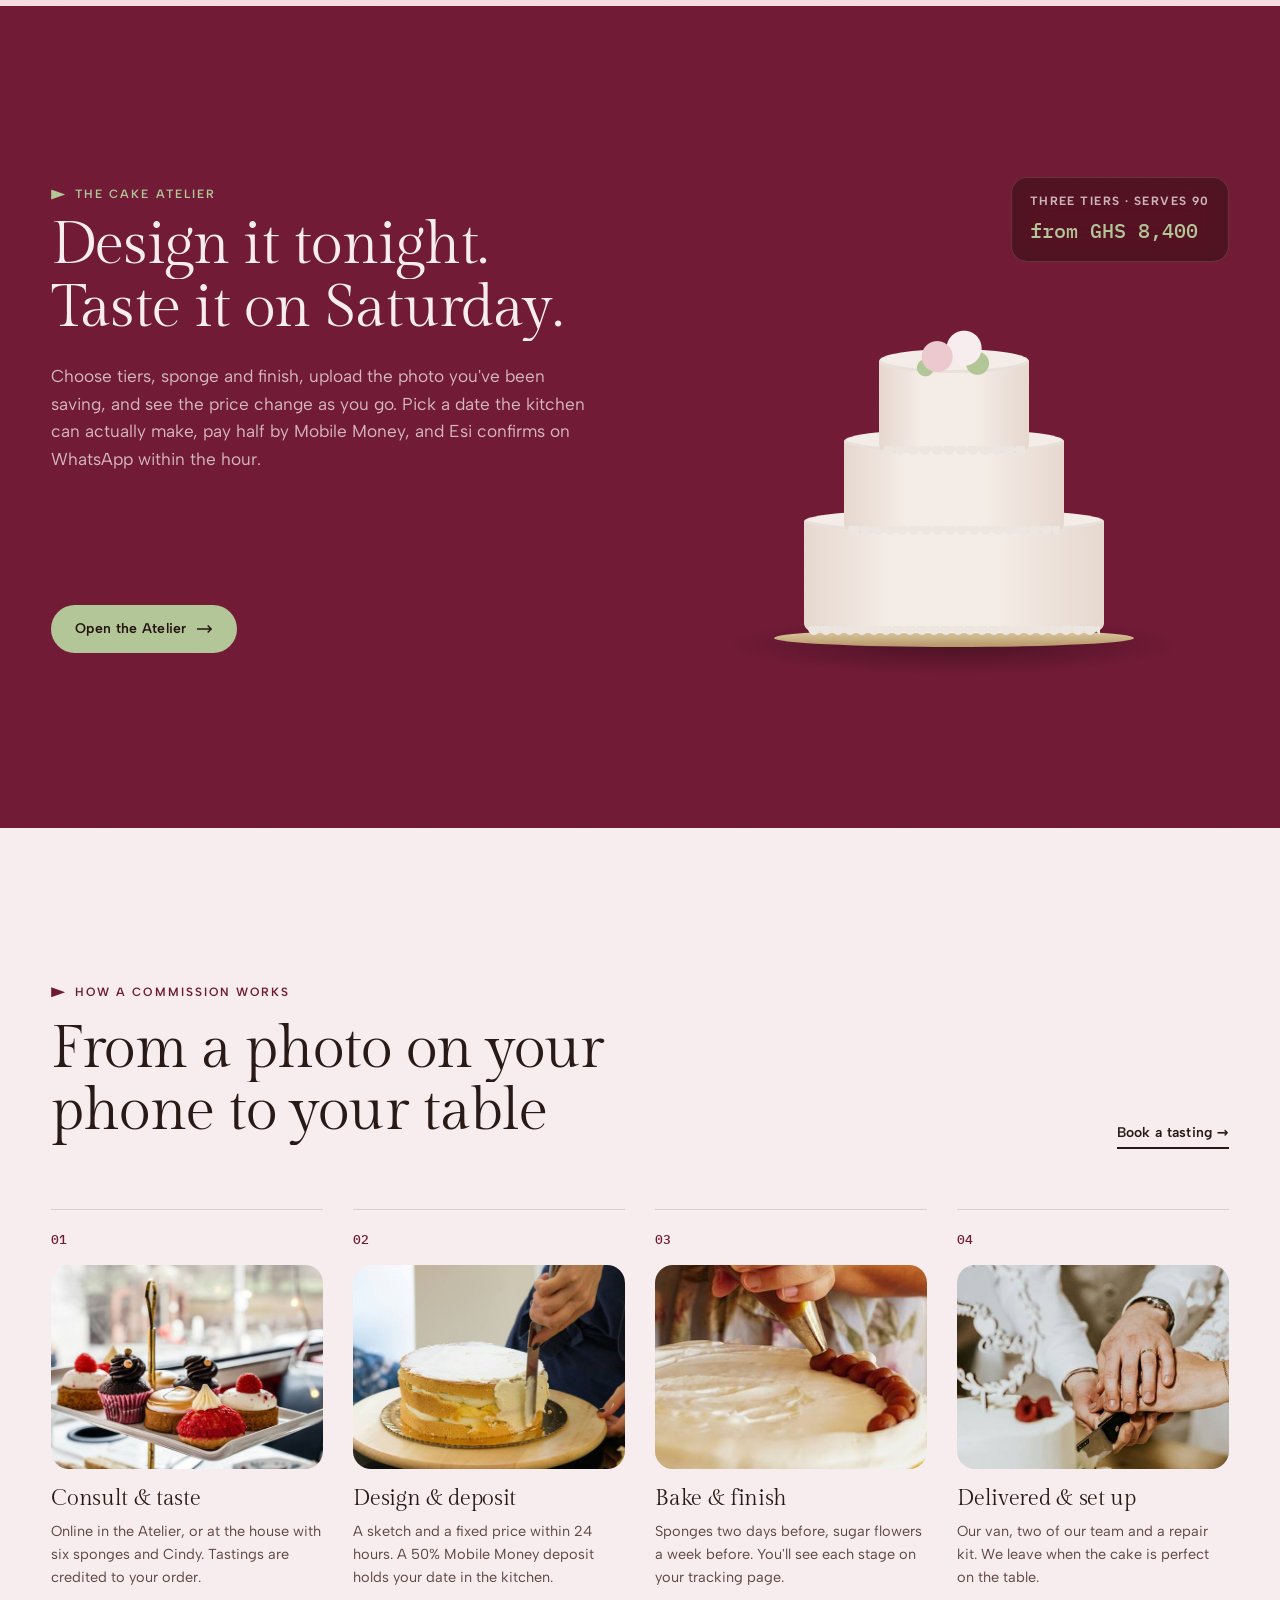
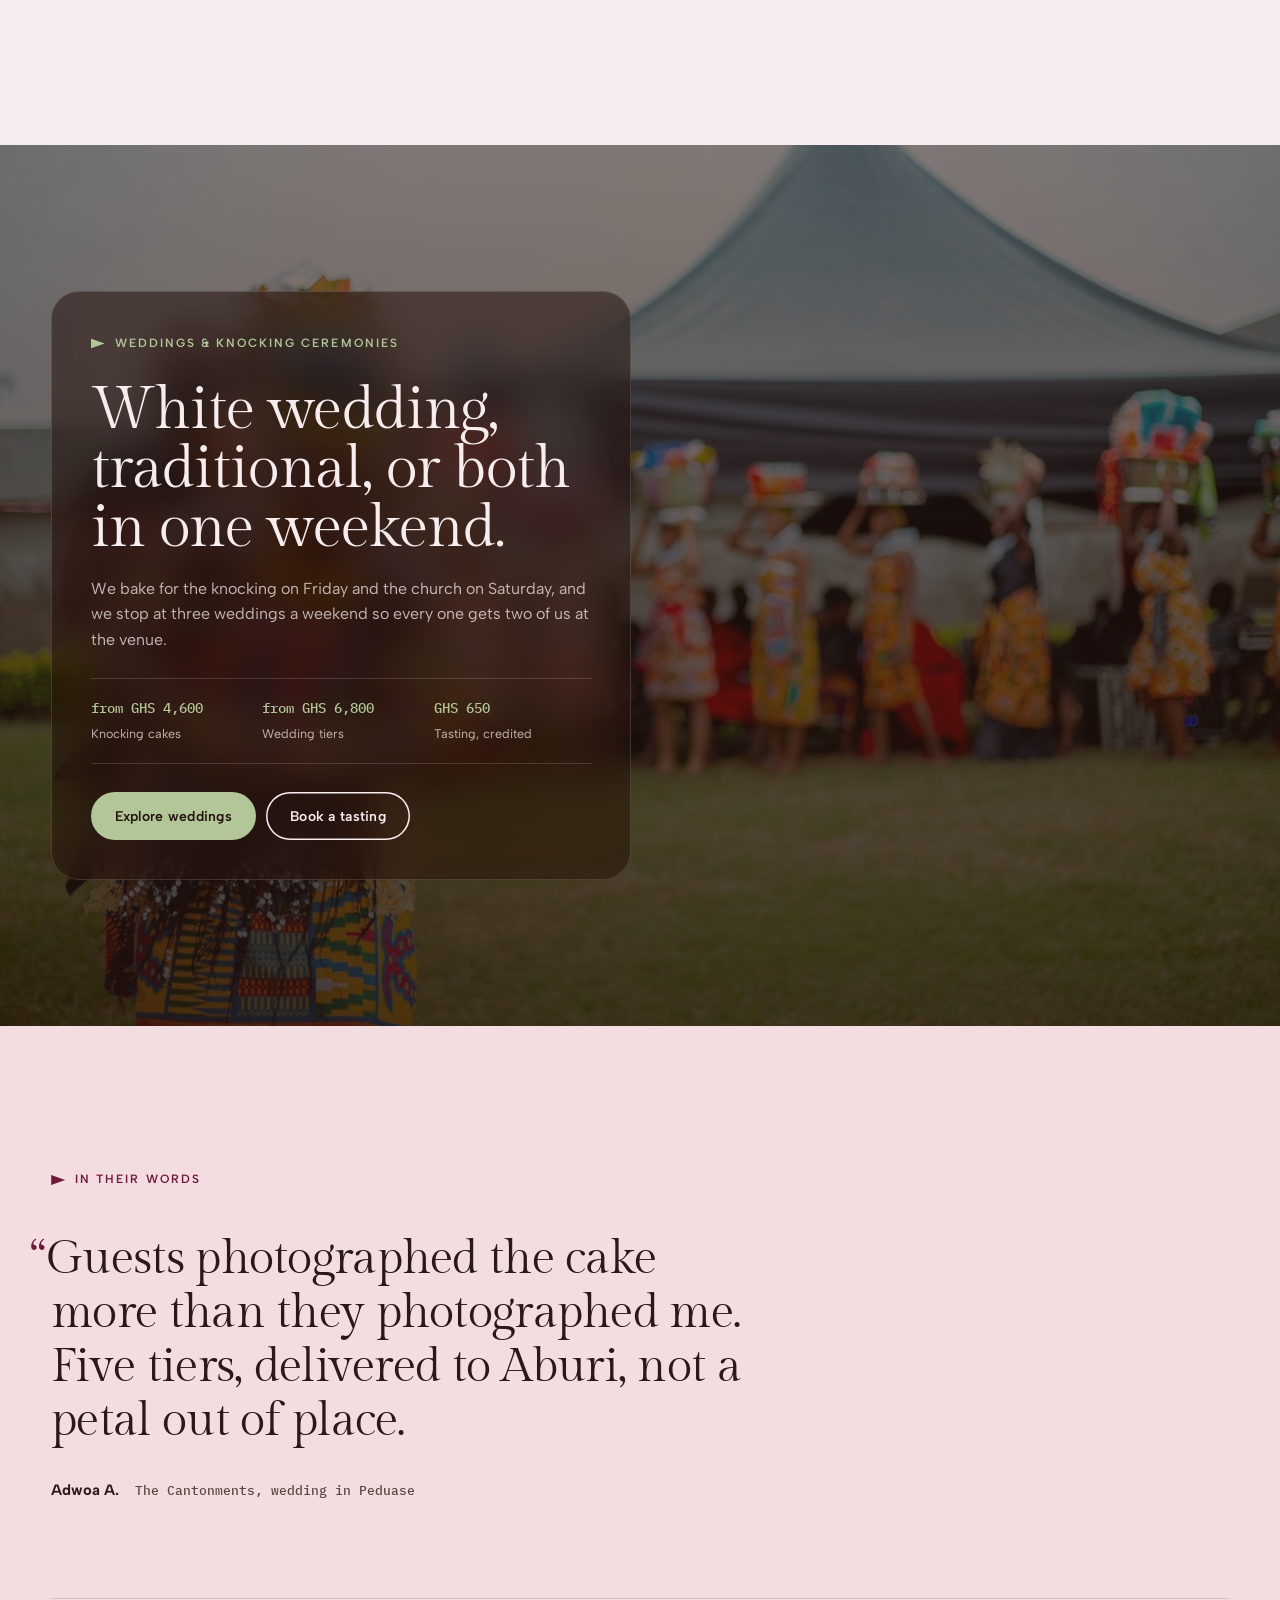
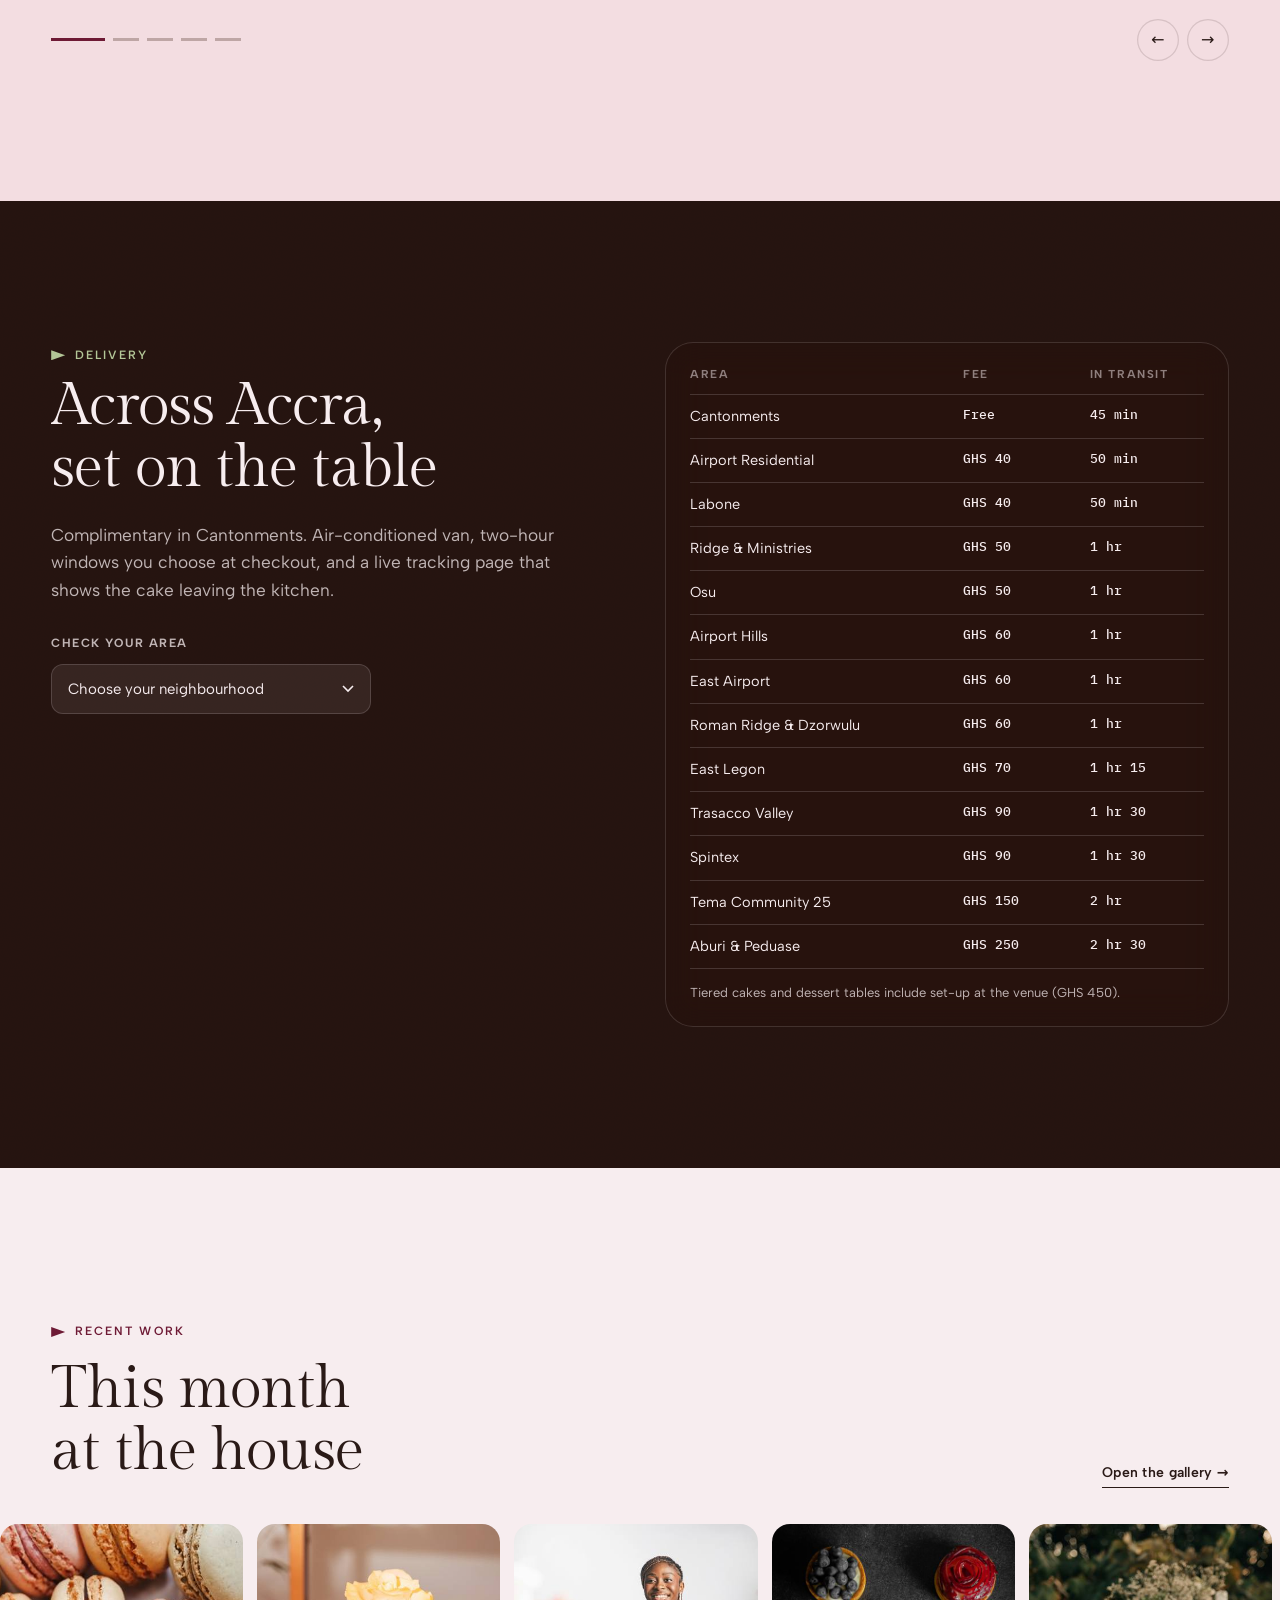
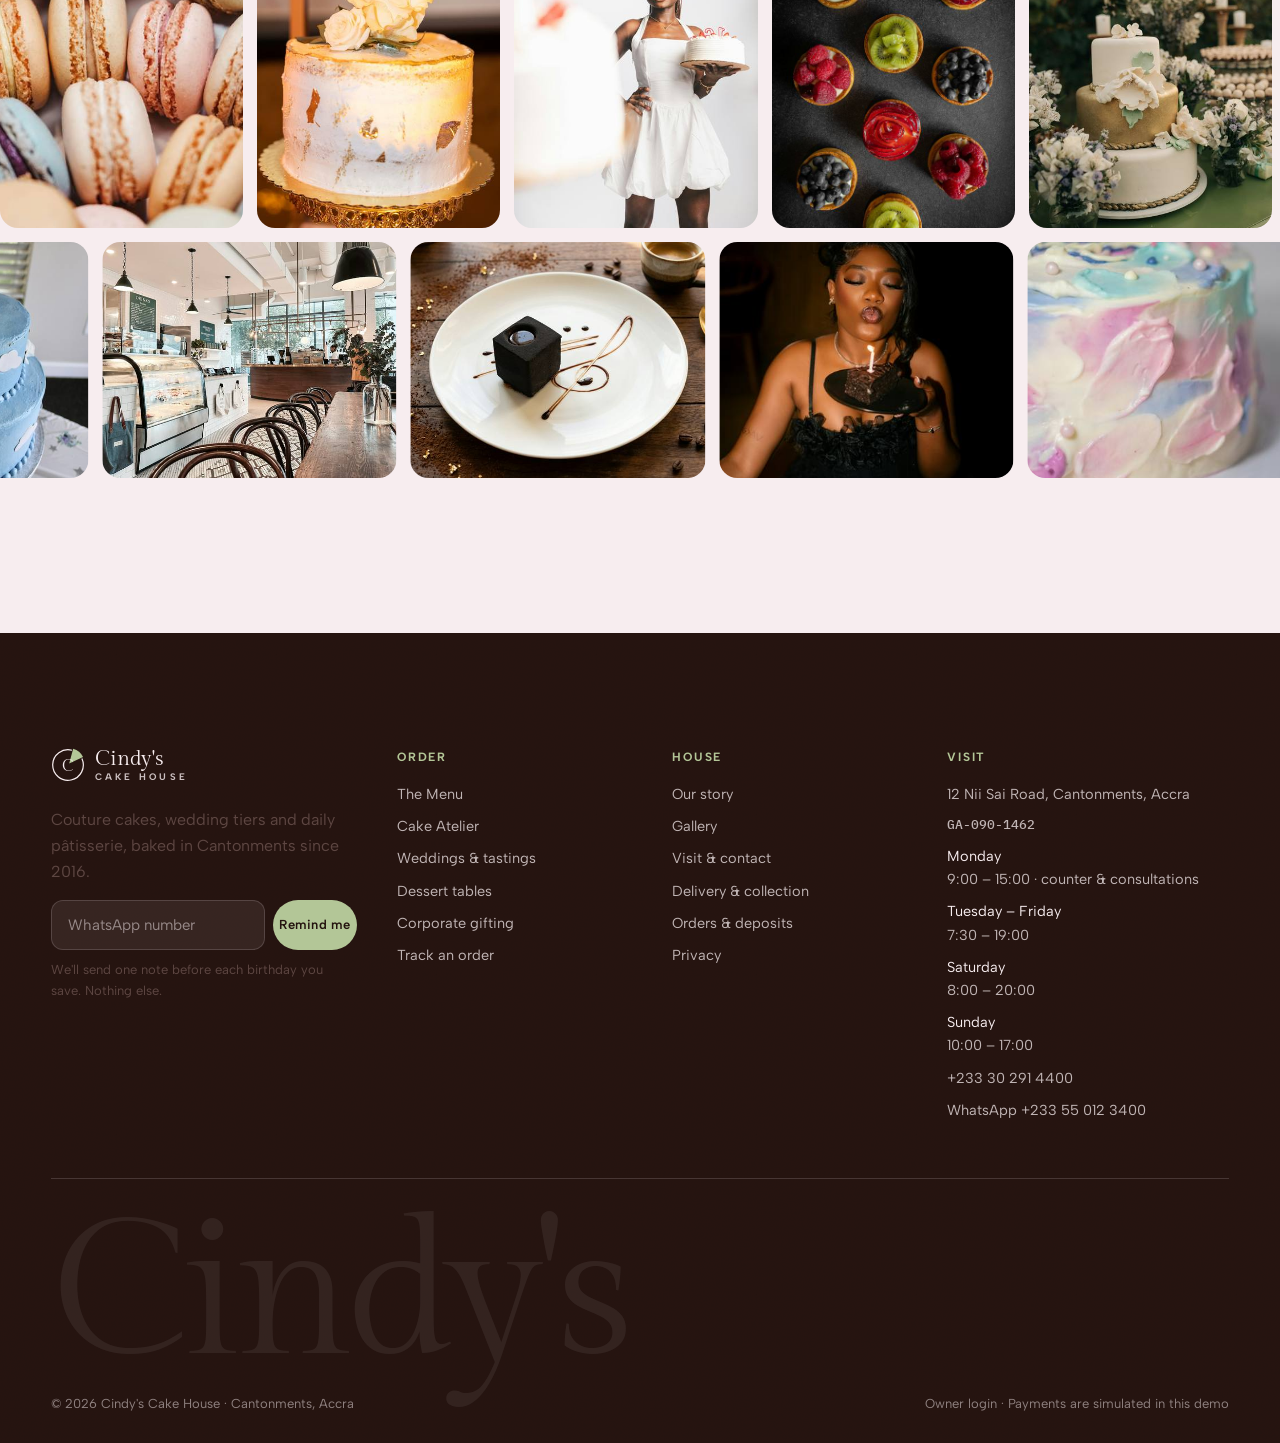
==== commit c74fed7c: "Rebuild the collections section: index, arched showcase, most-ordered picks The cursor-following pho" ====
--- a/index.html
+++ b/index.html
@@ -49,16 +49,26 @@
   </div>
 
 
-  <!-- collections index -->
-  <section class="section bg-cocoa grain collections" id="collections">
+  <!-- collections: index, arched showcase, most-ordered -->
+  <section class="section cx-section" id="collections">
     <div class="wrap">
-      <div class="sec-head on-dark">
+      <div class="sec-head">
         <div><p class="eyebrow">The menu</p><h2 class="h2" data-split>Seven ways|to say it with sugar</h2></div>
-        <a class="link-u" href="menu.html">All creations →</a>
-      </div>
-      <ol class="coll-list" id="collList"></ol>
-    </div>
-    <div class="coll-float" id="collFloat" aria-hidden="true"></div>
+        <div class="cx-head-side"><p class="muted" id="cxIntro">From the morning croissant to a five-tier wedding cake, all made in our Cantonments kitchen.</p><a class="link-u" href="menu.html" id="cxAll">All creations →</a></div>
+      </div>
+      <div class="cx" id="cx">
+        <ol class="cx-list" id="cxList" aria-label="Collections"></ol>
+        <div class="cx-stage">
+          <div class="cx-arch" id="cxArch"></div>
+          <div class="cx-card glass" id="cxCard" aria-live="polite"></div>
+        </div>
+        <div class="cx-picks">
+          <p class="cx-k mono">Most ordered</p>
+          <ul class="cx-pick-list" id="cxPicks"></ul>
+          <a class="btn cx-cta" id="cxCta" href="menu.html"><span>Explore the collection</span></a>
+        </div>
+      </div>
+    </div>
   </section>
 
   <!-- signature, horizontal -->
--- a/assets/css/pages.css
+++ b/assets/css/pages.css
@@ -55,19 +55,47 @@
 @keyframes marquee { to { transform: translateX(-50%); } }
 
 
-/* collections */
-.coll-list { list-style: none; margin: 0; padding: 0; border-top: 1px solid var(--line-dark); }
-.coll-row { display: grid; grid-template-columns: minmax(0, 1.15fr) minmax(0, 1fr) auto 40px; align-items: center; gap: 24px; padding: clamp(18px, 2.4vw, 30px) 0; border-bottom: 1px solid var(--line-dark); transition: padding 0.5s var(--ease); }
-.coll-thumb { display: none; }
-.coll-name { font-family: var(--f-display); font-size: clamp(2rem, 4.3vw, 3.9rem); line-height: 1; letter-spacing: -0.02em; transition: transform 0.6s var(--ease), color 0.4s; }
-.coll-line { font-size: 14.5px; color: var(--on-dark-2); max-width: 36ch; }
-.coll-meta { font-size: 12.5px; color: var(--on-dark-3); white-space: nowrap; }
-.coll-arr { font-size: 22px; transition: transform 0.5s var(--ease), color 0.4s; justify-self: end; }
-.coll-row:hover .coll-name { transform: translateX(14px); color: var(--pistachio); }
-.coll-row:hover .coll-arr { transform: translateX(6px) rotate(-30deg); color: var(--pistachio); }
-.coll-float { position: fixed; left: 0; top: 0; z-index: 4; width: 270px; height: 350px; margin: -175px 0 0 48px; pointer-events: none; opacity: 0; transform: scale(0.85); border-radius: 999px 999px 18px 18px; overflow: hidden; box-shadow: 0 30px 60px -20px rgba(0, 0, 0, 0.7); }
-.coll-float img { position: absolute; inset: 0; width: 100%; height: 100%; object-fit: cover; opacity: 0; transition: opacity 0.35s var(--ease); }
-.coll-float img.on { opacity: 1; }
+/* collections: index, arched showcase, most ordered */
+.cx-section { padding: clamp(80px, 9vw, 132px) 0; color: var(--ink); overflow: hidden; background-color: #f9f0f1;
+  background-image: radial-gradient(36% 58% at 50% 68%, rgba(235, 201, 207, 0.85), rgba(235, 201, 207, 0) 72%), radial-gradient(26% 36% at 92% 12%, rgba(179, 198, 151, 0.28), rgba(179, 198, 151, 0) 70%), radial-gradient(30% 40% at 4% 96%, rgba(110, 26, 53, 0.07), rgba(110, 26, 53, 0) 70%); }
+.cx-head-side { max-width: 36ch; display: grid; gap: 16px; justify-items: start; }
+.cx-head-side p { margin: 0; font-size: 15px; line-height: 1.6; color: var(--ink-2); }
+.cx { display: grid; grid-template-columns: minmax(0, 0.95fr) minmax(0, 1.05fr) minmax(0, 0.95fr); gap: clamp(28px, 4vw, 64px); align-items: center; }
+
+.cx-list { position: relative; list-style: none; margin: 0; padding: 0; border-top: 1px solid var(--line); }
+.cx-list li { position: relative; border-bottom: 1px solid var(--line); }
+.cx-item { position: relative; width: 100%; display: grid; grid-template-columns: 34px minmax(0, 1fr); align-items: baseline; text-align: left; padding: clamp(9px, 1.35vh, 16px) 0; margin: 0; border: 0; background: none; color: var(--ink-3); font: inherit; cursor: pointer; }
+.cx-no { font-size: 11.5px; grid-row: 1 / span 2; color: var(--ink-3); transition: color 0.4s; }
+.cx-name { font-family: var(--f-display); font-size: clamp(1.25rem, 1.6vw, 1.7rem); line-height: 1.15; color: var(--ink-2); white-space: nowrap; overflow: hidden; text-overflow: ellipsis; transition: color 0.4s; }
+.cx-name::before { content: ""; display: inline-block; width: 0; height: 0.46em; margin-right: 0; vertical-align: 0.1em; background: var(--sobolo); clip-path: polygon(0 0, 100% 50%, 0 100%); transition: width 0.55s var(--ease), margin 0.55s var(--ease); }
+.cx-meta { font-size: 11.5px; margin-top: 3px; color: var(--ink-3); }
+.cx-item:hover .cx-name { color: var(--ink); }
+.cx-item.is-on .cx-name, .cx-item.is-on .cx-no { color: var(--sobolo); }
+.cx-item.is-on .cx-name::before { width: 0.42em; margin-right: 0.4em; }
+.cx-bar { position: absolute; left: 0; right: 0; bottom: -1px; height: 2px; overflow: hidden; }
+.cx-bar b { display: block; height: 100%; background: var(--sobolo); transform: scaleX(0); transform-origin: left center; }
+
+.cx-stage { position: relative; justify-self: center; width: min(100%, 430px); height: clamp(430px, calc(100svh - 170px), 590px); }
+.cx-stage::before { content: ""; position: absolute; inset: -14px; border: 1px solid rgba(110, 26, 53, 0.26); border-radius: 999px 999px 40px 40px; pointer-events: none; }
+.cx-arch { position: absolute; inset: 0; border-radius: 999px 999px var(--r-lg) var(--r-lg); overflow: hidden; isolation: isolate; background: var(--blush); box-shadow: 0 50px 90px -42px rgba(87, 18, 42, 0.55); }
+.cx-arch::after { content: ""; position: absolute; inset: 55% 0 0; background: linear-gradient(rgba(36, 19, 15, 0), rgba(36, 19, 15, 0.55)); pointer-events: none; }
+.cx-slide { position: absolute; inset: 0; margin: 0; }
+.cx-slide img { width: 100%; height: 100%; object-fit: cover; }
+.cx-card { position: absolute; left: 16px; right: 16px; bottom: 16px; z-index: 2; border-radius: 20px; padding: 14px 18px 15px; }
+.cx-card-no { display: block; font-size: 11px; letter-spacing: 0.1em; color: var(--pistachio); }
+.cx-card p { margin: 6px 0 0; font-size: 14px; line-height: 1.45; color: var(--on-dark); }
+
+.cx-k { margin: 0 0 14px; font-size: 11.5px; letter-spacing: 0.14em; text-transform: uppercase; color: var(--ink-3); }
+.cx-pick-list { list-style: none; margin: 0 0 22px; padding: 0; display: grid; gap: 10px; }
+.cx-pick { width: 100%; height: 98px; display: grid; grid-template-columns: 64px minmax(0, 1fr) auto; align-items: center; gap: 14px; padding: 10px 16px 10px 10px; margin: 0; border-radius: 20px; text-align: left; font: inherit; color: var(--ink); cursor: pointer;
+  background: rgba(255, 255, 255, 0.56); border: 1px solid rgba(255, 255, 255, 0.85); box-shadow: 0 14px 30px -22px rgba(87, 18, 42, 0.5); transition: background 0.35s, transform 0.5s var(--ease), box-shadow 0.5s; }
+.cx-pick:hover { background: #fff; transform: translateY(-2px); box-shadow: 0 20px 36px -22px rgba(87, 18, 42, 0.55); }
+.cx-pick img { width: 64px; height: 78px; object-fit: cover; border-radius: 999px 999px 10px 10px; }
+.cx-pick-t { min-width: 0; }
+.cx-pick-t b { display: -webkit-box; -webkit-line-clamp: 2; -webkit-box-orient: vertical; overflow: hidden; font-family: var(--f-display); font-weight: 400; font-size: 1.12rem; line-height: 1.15; }
+.cx-pick-t em { display: block; margin-top: 4px; font-style: normal; font-size: 12.5px; color: var(--ink-3); white-space: nowrap; overflow: hidden; text-overflow: ellipsis; }
+.cx-pick-p { font-size: 13px; color: var(--sobolo); white-space: nowrap; }
+.cx-cta { width: 100%; }
 
 /* signatures */
 .sig { position: relative; overflow: hidden; }
@@ -168,12 +196,21 @@
   .hero-title { font-size: clamp(2.8rem, 12vw, 5rem); min-height: 0; }
   .hero-dots { margin-top: 30px; }
   .hero-dots em { display: none; }
-  .coll-row { grid-template-columns: 64px minmax(0, 1fr) 24px; gap: 16px; }
-  .coll-thumb { display: block; width: 64px; height: 80px; object-fit: cover; border-radius: 10px 10px 10px 10px; grid-row: span 2; }
-  .coll-line { display: none; }
-  .coll-meta { grid-column: 2; grid-row: 2; }
-  .coll-arr { grid-column: 3; grid-row: 1 / span 2; }
-  .coll-name { font-size: clamp(1.7rem, 6.4vw, 2.6rem); }
+  .cx { grid-template-columns: minmax(0, 1fr); gap: 26px; }
+  .cx-list { display: flex; gap: 8px; overflow-x: auto; border: 0; margin: 0 calc(var(--gutter) * -1); padding: 2px var(--gutter) 6px; scrollbar-width: none; scroll-snap-type: x proximity; }
+  .cx-list::-webkit-scrollbar { display: none; }
+  .cx-list li { flex: none; border: 0; scroll-snap-align: start; scroll-margin-left: var(--gutter); }
+  .cx-item { display: flex; align-items: center; gap: 8px; padding: 10px 16px; border-radius: 999px; border: 1px solid var(--line); background: rgba(255, 255, 255, 0.55); transition: background 0.35s, border-color 0.35s; }
+  .cx-name { font-size: 1.04rem; }
+  .cx-name::before, .cx-meta, .cx-bar { display: none; }
+  .cx-item.is-on { background: var(--sobolo); border-color: var(--sobolo); }
+  .cx-item.is-on .cx-name, .cx-item.is-on .cx-no { color: var(--meringue); }
+  .cx-stage { width: calc(100% - 20px); height: min(122vw, 540px); }
+  .cx-stage::before { inset: -10px; }
+  .cx-pick { height: 96px; grid-template-columns: 58px minmax(0, 1fr); grid-template-rows: auto auto; align-content: center; column-gap: 14px; row-gap: 5px; }
+  .cx-pick img { grid-row: 1 / span 2; width: 58px; height: 74px; }
+  .cx-pick-t b { -webkit-line-clamp: 1; }
+  .cx-pick-p { grid-column: 2; justify-self: start; }
   .sig-pin { min-height: 0; padding: 90px 0 70px; }
   .sig-head { flex-direction: column; align-items: flex-start; }
   .sig-track .pcard { width: min(72vw, 300px); }
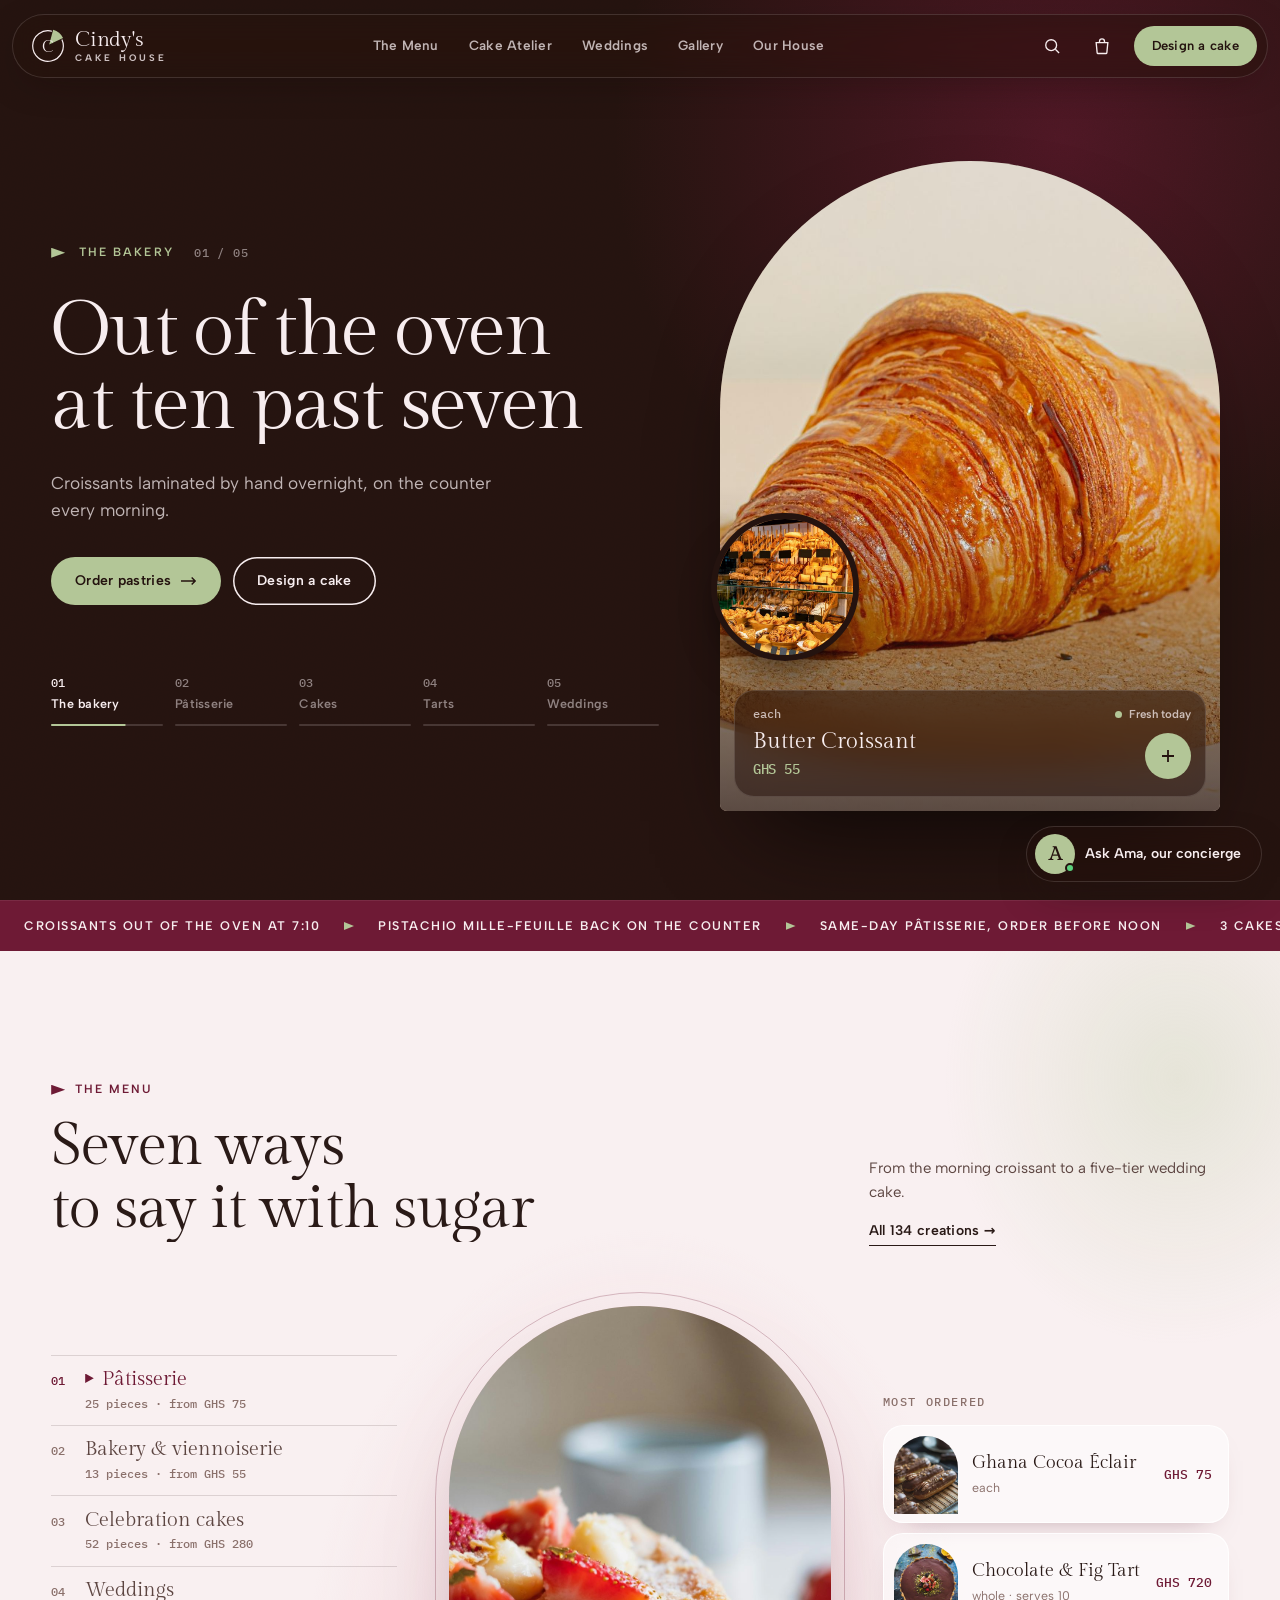
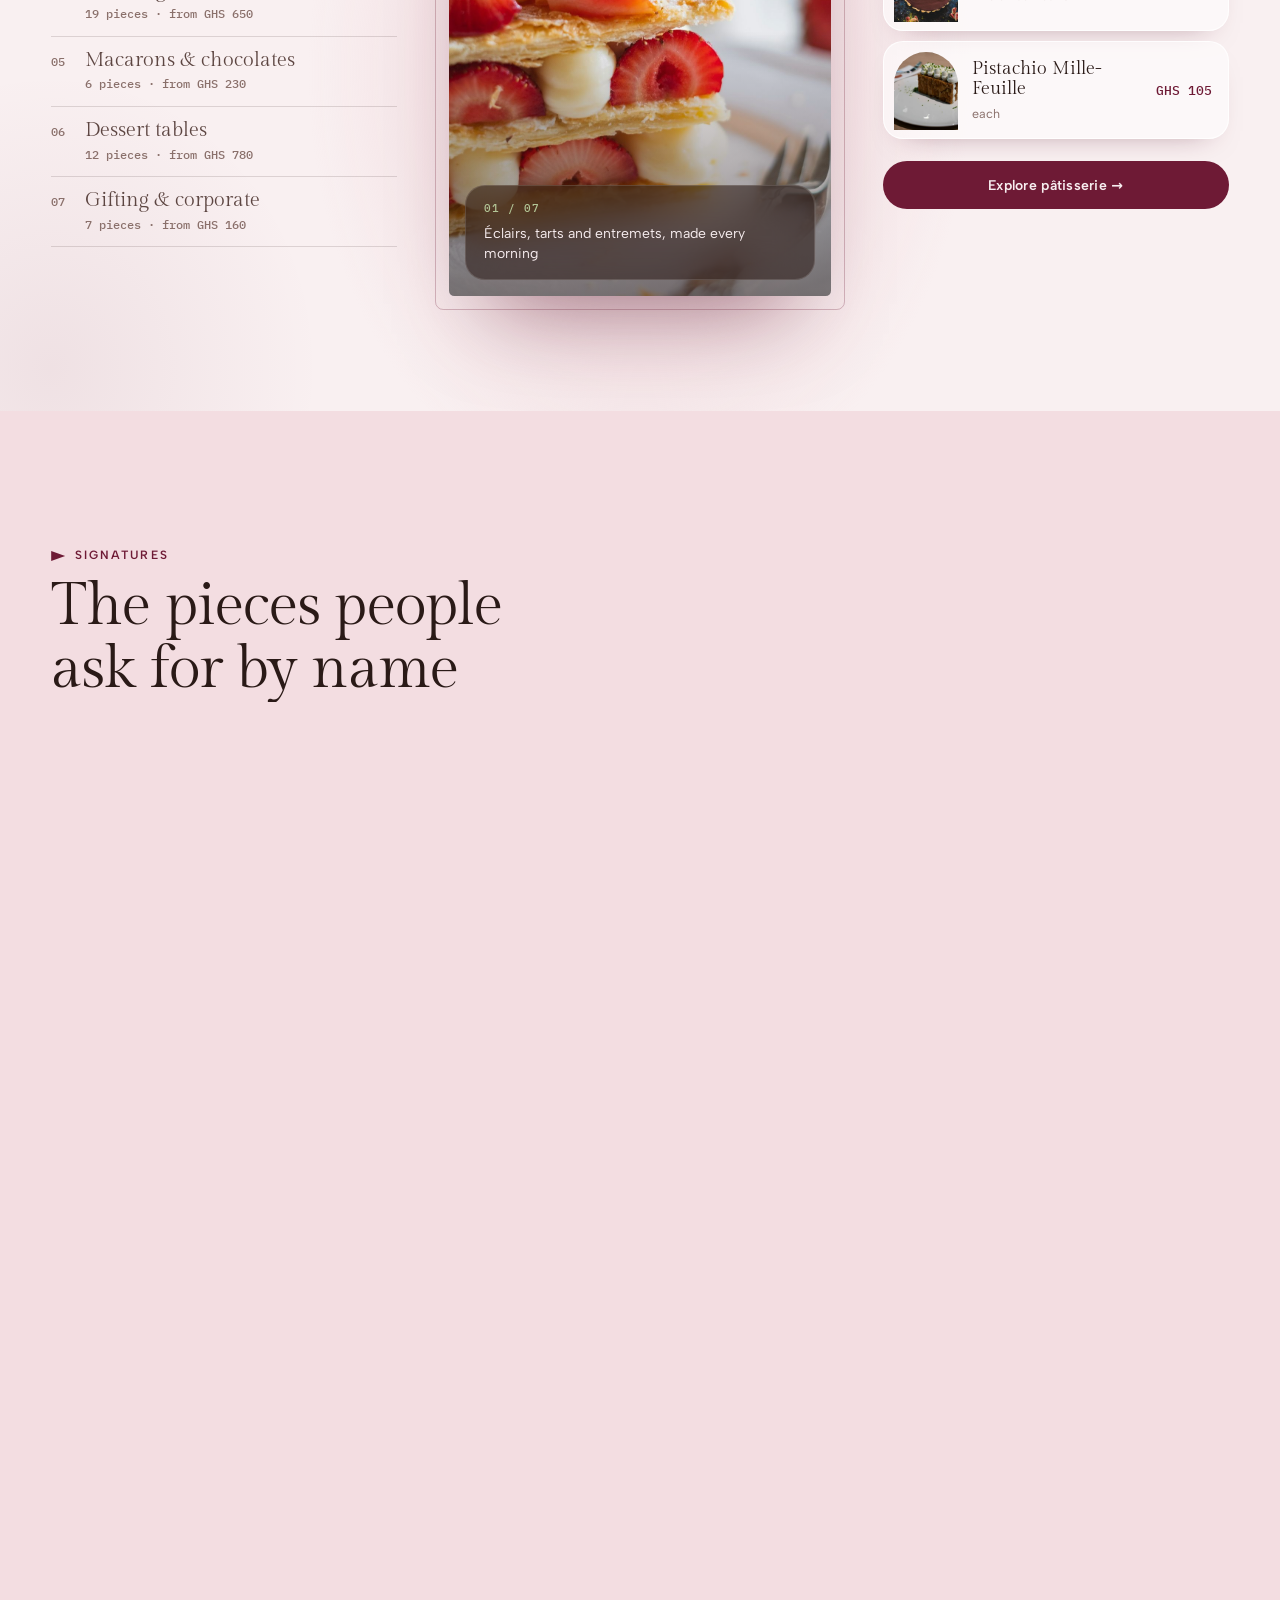
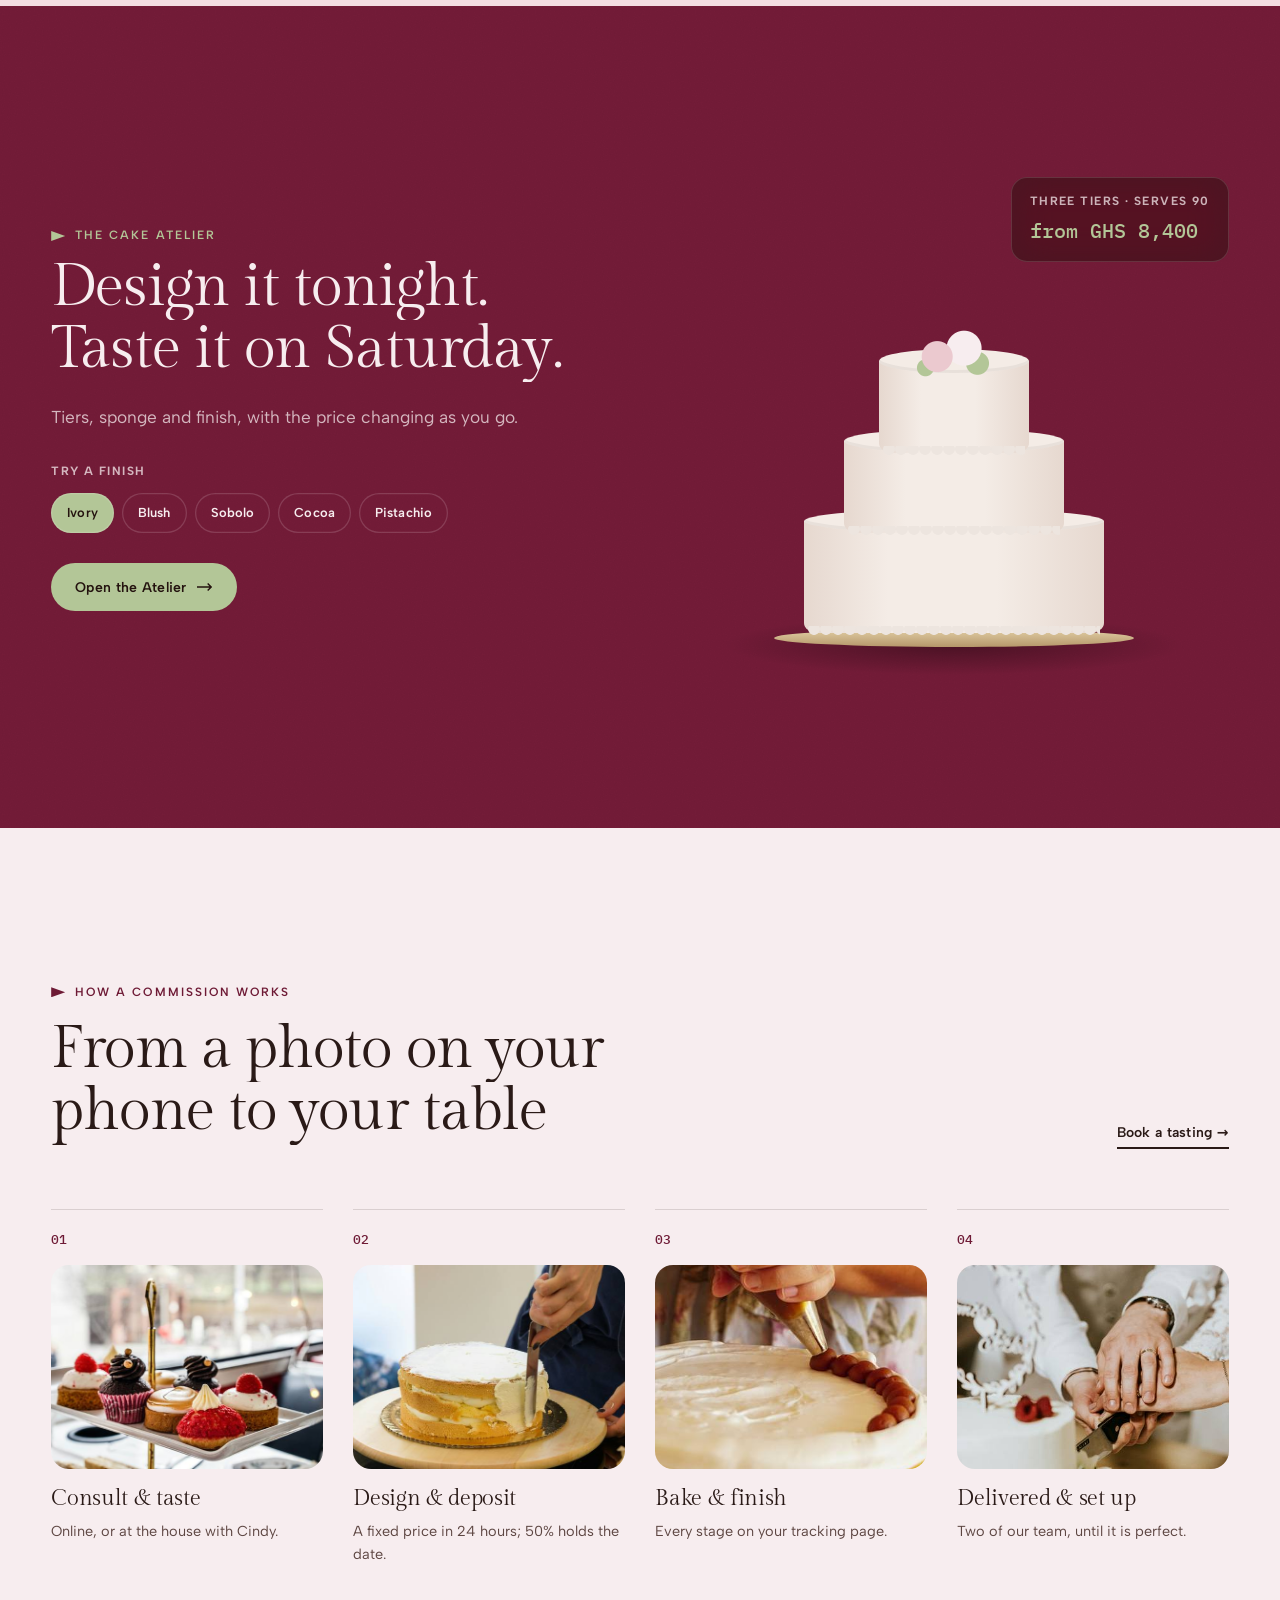
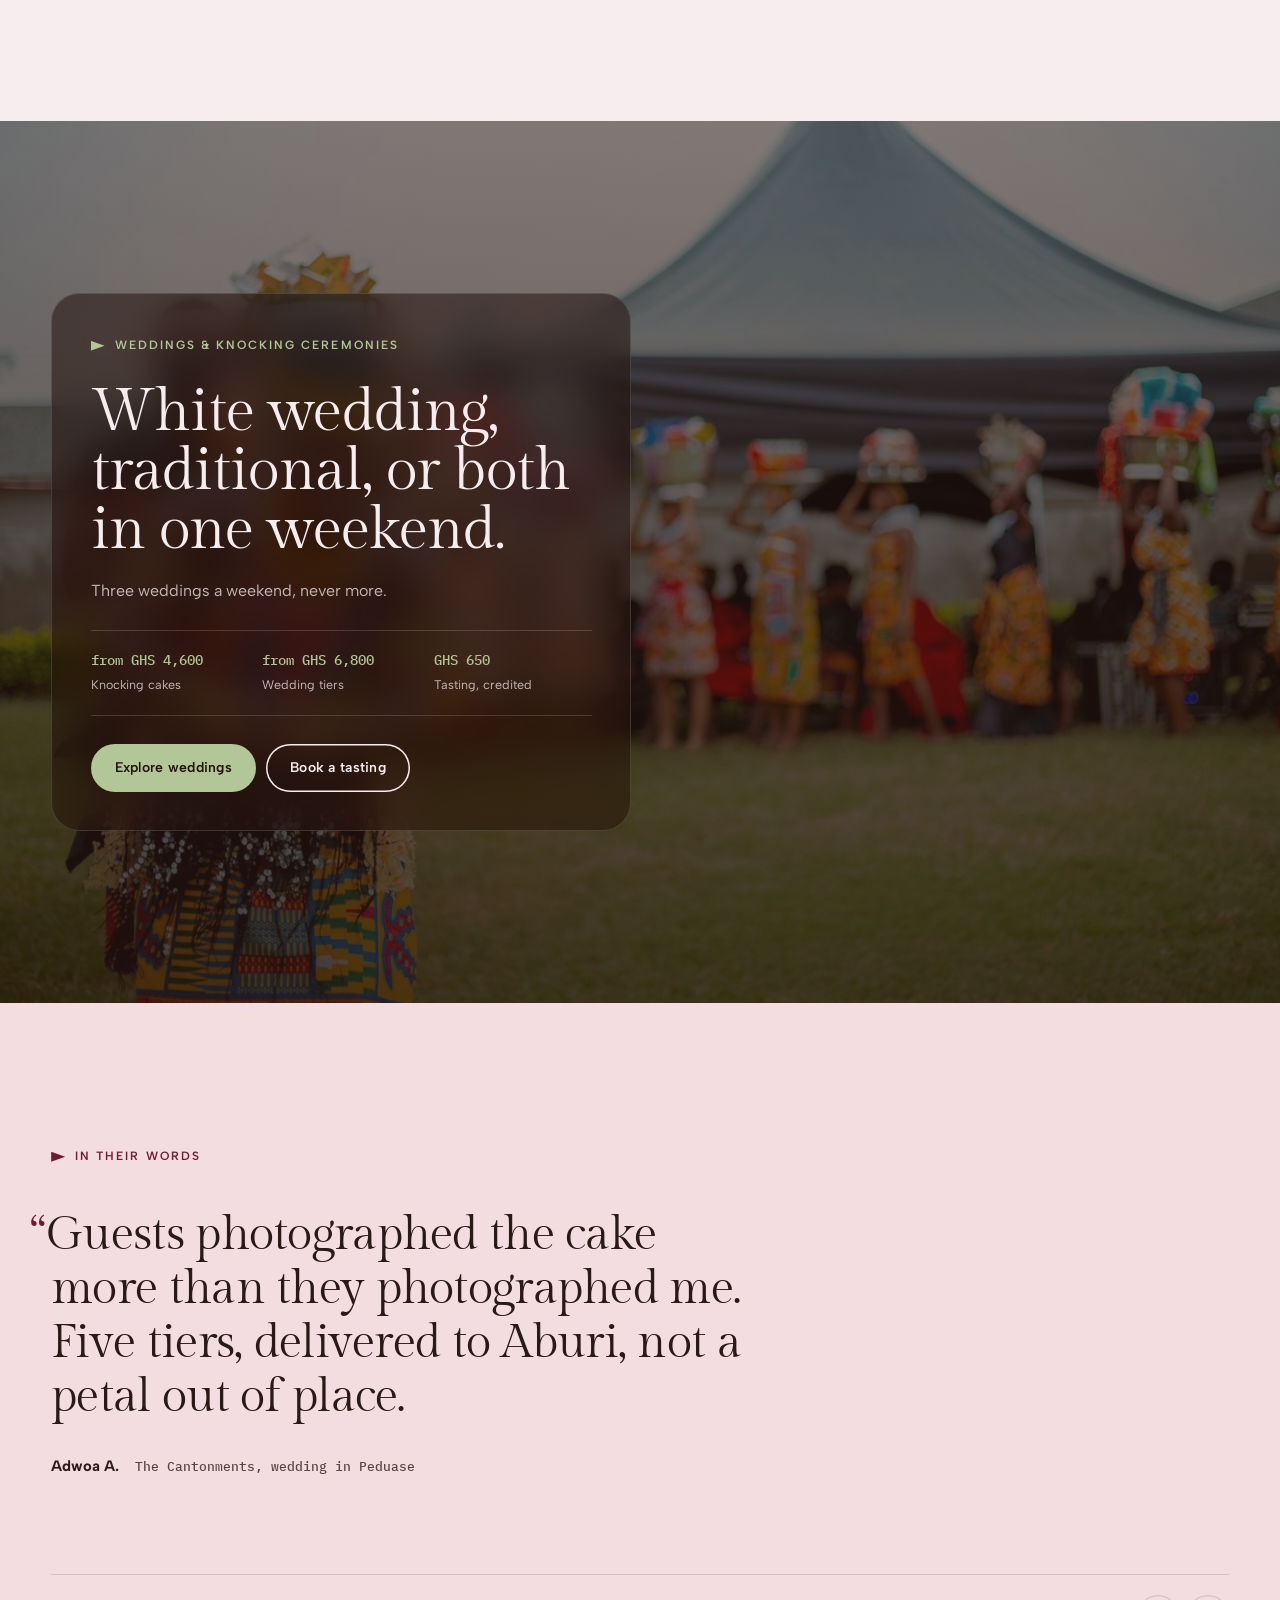
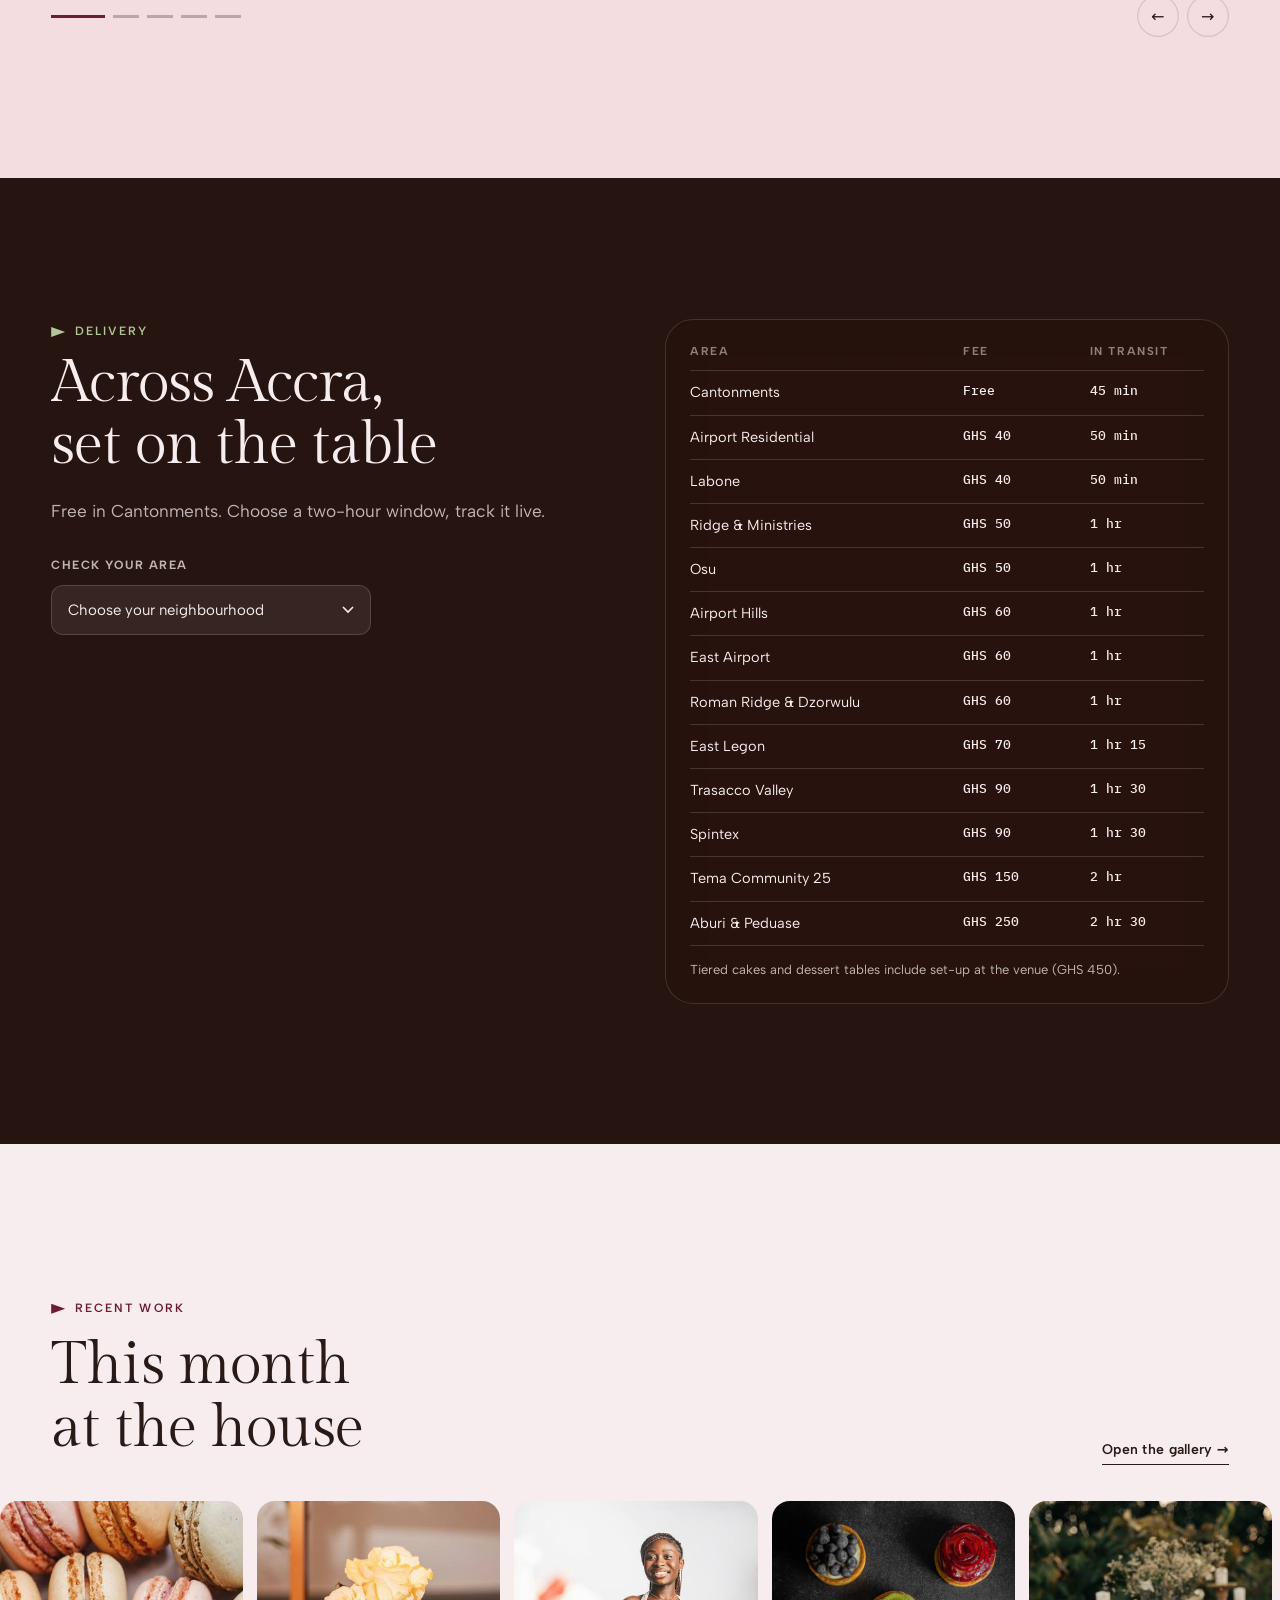
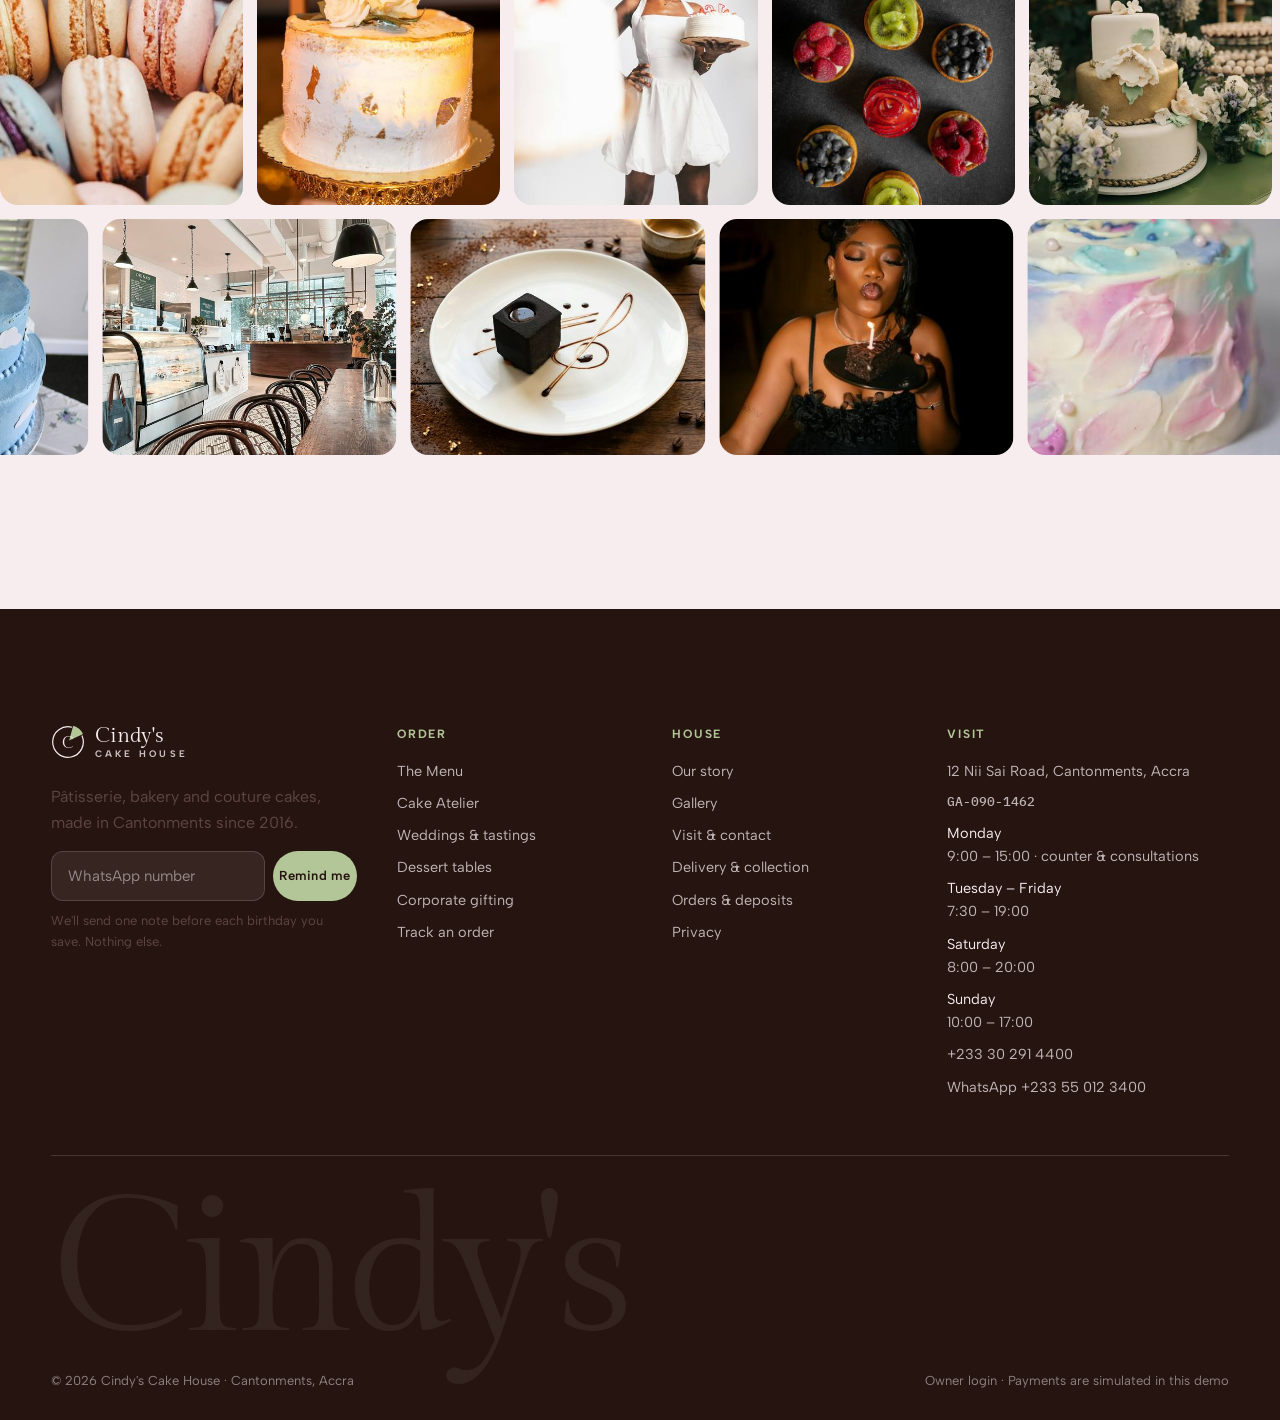
==== commit 43169d2a: "Lean the sample towards pastry: pâtisserie, bakery and cakes as three pillars Pastries lead the hero" ====
--- a/index.html
+++ b/index.html
@@ -3,12 +3,12 @@
 <head>
   <meta charset="utf-8">
   <meta name="viewport" content="width=device-width, initial-scale=1">
-  <title>Cindy's Cake House · Couture cakes & pâtisserie in Cantonments, Accra</title>
-  <meta name="description" content="Couture celebration cakes, wedding tiers, dessert tables and daily pâtisserie, baked in Cantonments, Accra. Design your cake online, pay a Mobile Money deposit and track it to your door.">
+  <title>Cindy's Cake House · Pâtisserie, bakery & cakes in Cantonments, Accra</title>
+  <meta name="description" content="Daily pâtisserie, a morning bakery and couture cakes in Cantonments, Accra. Order online, pay by Mobile Money and track it to your door.">
   <meta name="theme-color" content="#24130f">
   <link rel="icon" href="assets/icons/favicon.svg" type="image/svg+xml">
   <meta property="og:title" content="Cindy's Cake House · Cantonments, Accra">
-  <meta property="og:description" content="Couture cakes, wedding tiers and pâtisserie. Design yours online and we'll deliver anywhere in Accra.">
+  <meta property="og:description" content="Pâtisserie, bakery and couture cakes, delivered across Accra.">
   <meta property="og:image" content="assets/img/full/wed-cantonments.jpg">
   <link rel="preload" href="assets/fonts/gilda-display-400.woff2" as="font" type="font/woff2" crossorigin>
   <link rel="stylesheet" href="assets/css/style.css">
@@ -28,8 +28,8 @@
         <h1 class="h-hero hero-title" id="heroTitle" aria-live="polite"></h1>
         <p class="lede on-dark hero-lede" id="heroLede"></p>
         <div class="hero-ctas">
-          <a class="btn btn-pist" href="atelier.html">Design your cake <svg class="arr" viewBox="0 0 18 10" fill="none" stroke="currentColor" stroke-width="1.6"><path d="M0 5h16M12 1l4 4-4 4"/></svg></a>
-          <a class="btn btn-ghost on-dark" href="menu.html">See the menu</a>
+          <a class="btn btn-pist" href="menu.html#patisserie">Order pastries <svg class="arr" viewBox="0 0 18 10" fill="none" stroke="currentColor" stroke-width="1.6"><path d="M0 5h16M12 1l4 4-4 4"/></svg></a>
+          <a class="btn btn-ghost on-dark" href="atelier.html">Design a cake</a>
         </div>
         <ol class="hero-dots" id="heroDots" aria-label="Choose a slide"></ol>
       </div>
@@ -54,7 +54,7 @@
     <div class="wrap">
       <div class="sec-head">
         <div><p class="eyebrow">The menu</p><h2 class="h2" data-split>Seven ways|to say it with sugar</h2></div>
-        <div class="cx-head-side"><p class="muted" id="cxIntro">From the morning croissant to a five-tier wedding cake, all made in our Cantonments kitchen.</p><a class="link-u" href="menu.html" id="cxAll">All creations →</a></div>
+        <div class="cx-head-side"><p class="muted" id="cxIntro">From the morning croissant to a five-tier wedding cake.</p><a class="link-u" href="menu.html" id="cxAll">All creations →</a></div>
       </div>
       <div class="cx" id="cx">
         <ol class="cx-list" id="cxList" aria-label="Collections"></ol>
@@ -75,8 +75,7 @@
   <section class="sig bg-blush" id="sig">
     <div class="sig-pin">
       <div class="wrap sig-head">
-        <div><p class="eyebrow">Signatures</p><h2 class="h2" data-split>The cakes people|ask for by name</h2></div>
-        <p class="muted sig-note">Scroll sideways. Every one can be ordered as it is, or re-imagined in the Atelier.</p>
+        <div><p class="eyebrow">Signatures</p><h2 class="h2" data-split>The pieces people|ask for by name</h2></div>
       </div>
       <div class="sig-track" id="sigTrack"></div>
     </div>
@@ -88,7 +87,7 @@
       <div class="on-dark">
         <p class="eyebrow">The Cake Atelier</p>
         <h2 class="h2" data-split>Design it tonight.|Taste it on Saturday.</h2>
-        <p class="lede" data-reveal style="margin-top:22px">Choose tiers, sponge and finish, upload the photo you've been saving, and see the price change as you go. Pick a date the kitchen can actually make, pay half by Mobile Money, and Esi confirms on WhatsApp within the hour.</p>
+        <p class="lede" data-reveal style="margin-top:22px">Tiers, sponge and finish, with the price changing as you go.</p>
         <div class="at-chips on-dark" data-reveal>
           <span class="label" style="color:var(--on-dark-2)">Try a finish</span>
           <div class="opt-row" id="teaseFinish">
@@ -122,10 +121,10 @@
         <a class="link-u" href="weddings.html">Book a tasting →</a>
       </div>
       <ol class="steps">
-        <li data-reveal><span class="mono step-n">01</span><img src="assets/img/thumb/evt-tasting.jpg" alt="A tasting plate of petits gâteaux" loading="lazy"><h3 class="h4">Consult & taste</h3><p class="muted">Online in the Atelier, or at the house with six sponges and Cindy. Tastings are credited to your order.</p></li>
-        <li data-reveal style="--d:.08s"><span class="mono step-n">02</span><img src="assets/img/thumb/proc-palette-knife.jpg" alt="Smoothing buttercream with a palette knife" loading="lazy"><h3 class="h4">Design & deposit</h3><p class="muted">A sketch and a fixed price within 24 hours. A 50% Mobile Money deposit holds your date in the kitchen.</p></li>
-        <li data-reveal style="--d:.16s"><span class="mono step-n">03</span><img src="assets/img/thumb/proc-piping-border.jpg" alt="Piping a chocolate border" loading="lazy"><h3 class="h4">Bake & finish</h3><p class="muted">Sponges two days before, sugar flowers a week before. You'll see each stage on your tracking page.</p></li>
-        <li data-reveal style="--d:.24s"><span class="mono step-n">04</span><img src="assets/img/thumb/wed-cutting-hands.jpg" alt="A couple cutting their wedding cake" loading="lazy"><h3 class="h4">Delivered & set up</h3><p class="muted">Our van, two of our team and a repair kit. We leave when the cake is perfect on the table.</p></li>
+        <li data-reveal><span class="mono step-n">01</span><img src="assets/img/thumb/evt-tasting.jpg" alt="A tasting plate of petits gâteaux" loading="lazy"><h3 class="h4">Consult & taste</h3><p class="muted">Online, or at the house with Cindy.</p></li>
+        <li data-reveal style="--d:.08s"><span class="mono step-n">02</span><img src="assets/img/thumb/proc-palette-knife.jpg" alt="Smoothing buttercream with a palette knife" loading="lazy"><h3 class="h4">Design & deposit</h3><p class="muted">A fixed price in 24 hours; 50% holds the date.</p></li>
+        <li data-reveal style="--d:.16s"><span class="mono step-n">03</span><img src="assets/img/thumb/proc-piping-border.jpg" alt="Piping a chocolate border" loading="lazy"><h3 class="h4">Bake & finish</h3><p class="muted">Every stage on your tracking page.</p></li>
+        <li data-reveal style="--d:.24s"><span class="mono step-n">04</span><img src="assets/img/thumb/wed-cutting-hands.jpg" alt="A couple cutting their wedding cake" loading="lazy"><h3 class="h4">Delivered & set up</h3><p class="muted">Two of our team, until it is perfect.</p></li>
       </ol>
     </div>
   </section>
@@ -137,7 +136,7 @@
       <div class="wf-card glass" data-reveal>
         <p class="eyebrow">Weddings & knocking ceremonies</p>
         <h2 class="h2" style="margin:16px 0 18px">White wedding, traditional, or both in one weekend.</h2>
-        <p class="on-dark" style="color:var(--on-dark-2)">We bake for the knocking on Friday and the church on Saturday, and we stop at three weddings a weekend so every one gets two of us at the venue.</p>
+        <p class="on-dark" style="color:var(--on-dark-2)">Three weddings a weekend, never more.</p>
         <div class="wf-stats"><div><b class="mono">from GHS 4,600</b><span>Knocking cakes</span></div><div><b class="mono">from GHS 6,800</b><span>Wedding tiers</span></div><div><b class="mono">GHS 650</b><span>Tasting, credited</span></div></div>
         <div style="display:flex;gap:10px;flex-wrap:wrap"><a class="btn btn-pist" href="weddings.html">Explore weddings</a><button class="btn btn-ghost on-dark" data-qv="evt-tasting">Book a tasting</button></div>
       </div>
@@ -163,7 +162,7 @@
       <div class="on-dark">
         <p class="eyebrow">Delivery</p>
         <h2 class="h2" data-split>Across Accra,|set on the table</h2>
-        <p class="lede" style="margin-top:20px" data-reveal>Complimentary in Cantonments. Air-conditioned van, two-hour windows you choose at checkout, and a live tracking page that shows the cake leaving the kitchen.</p>
+        <p class="lede" style="margin-top:20px" data-reveal>Free in Cantonments. Choose a two-hour window, track it live.</p>
         <div class="dl-check" data-reveal>
           <label class="label" for="zoneSel" style="color:var(--on-dark-2)">Check your area</label>
           <div class="dl-row"><select class="select" id="zoneSel"></select><output class="dl-out mono" id="zoneOut"></output></div>
